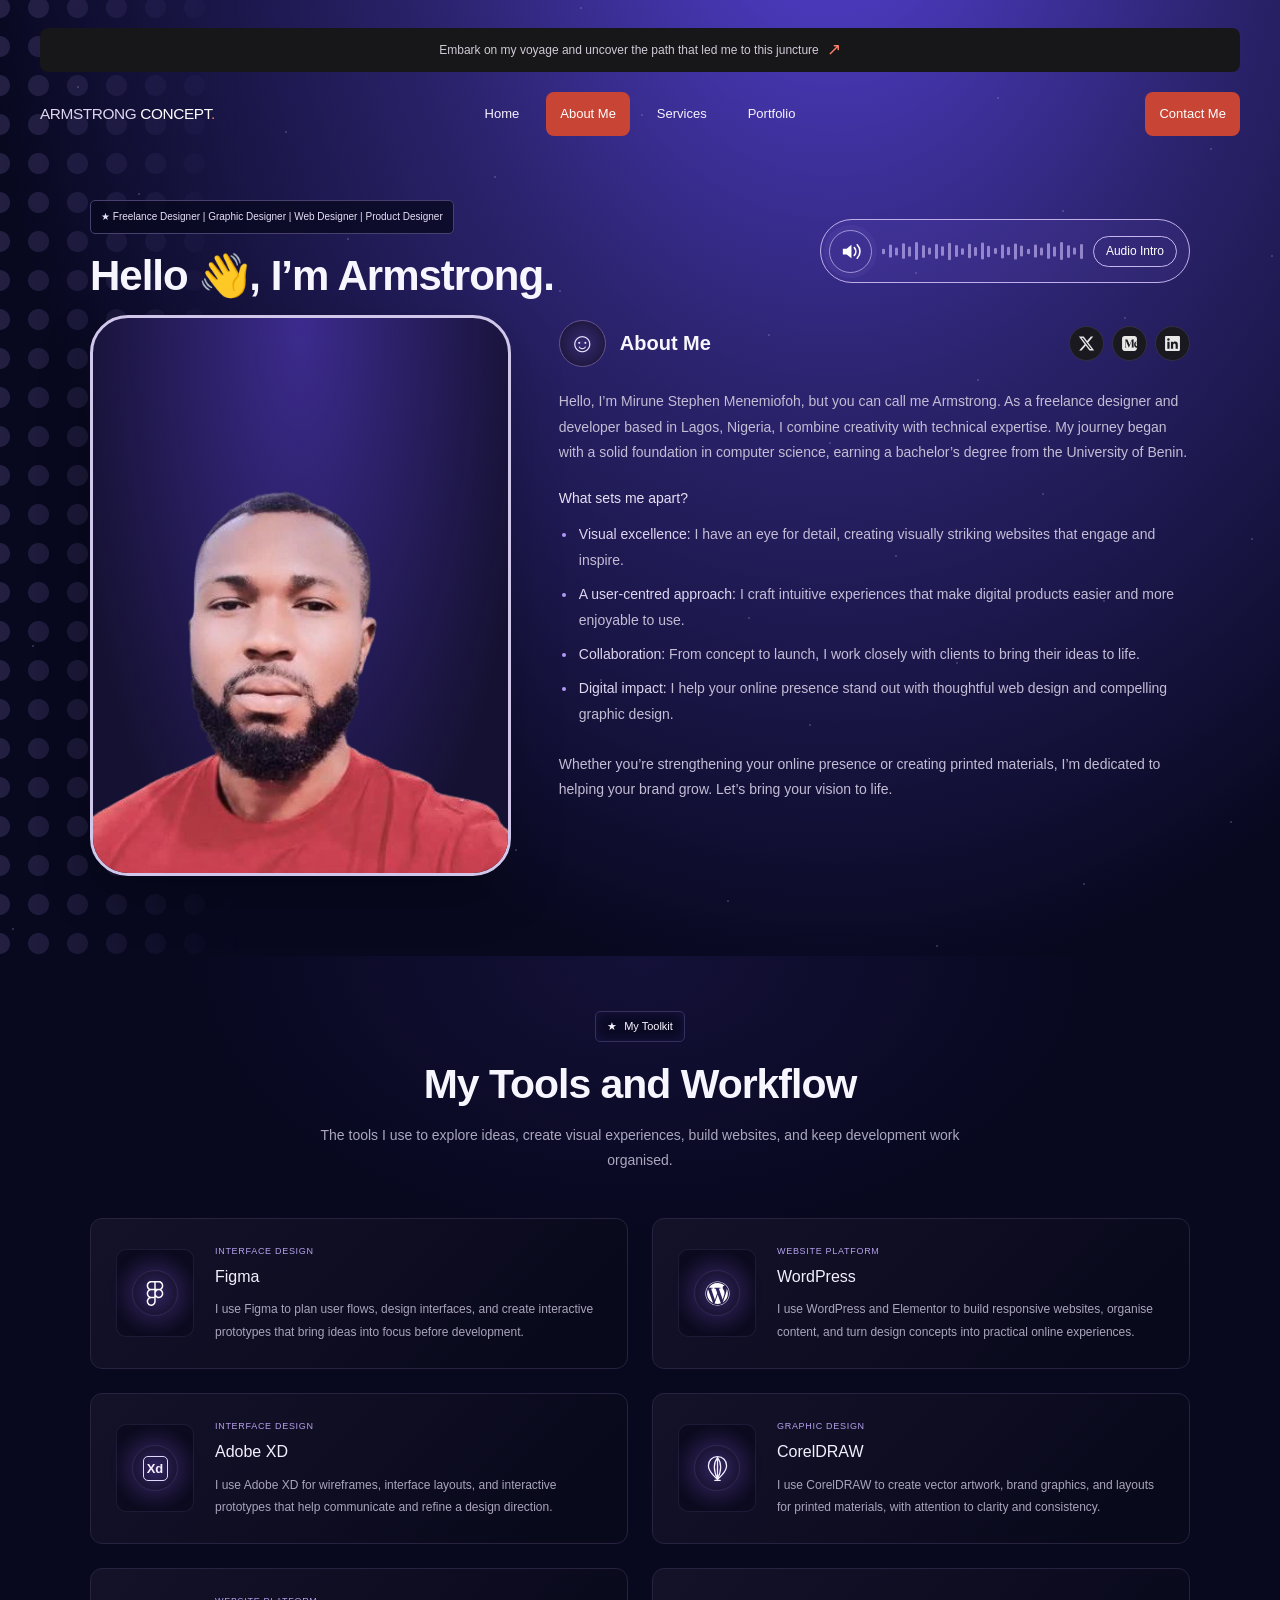
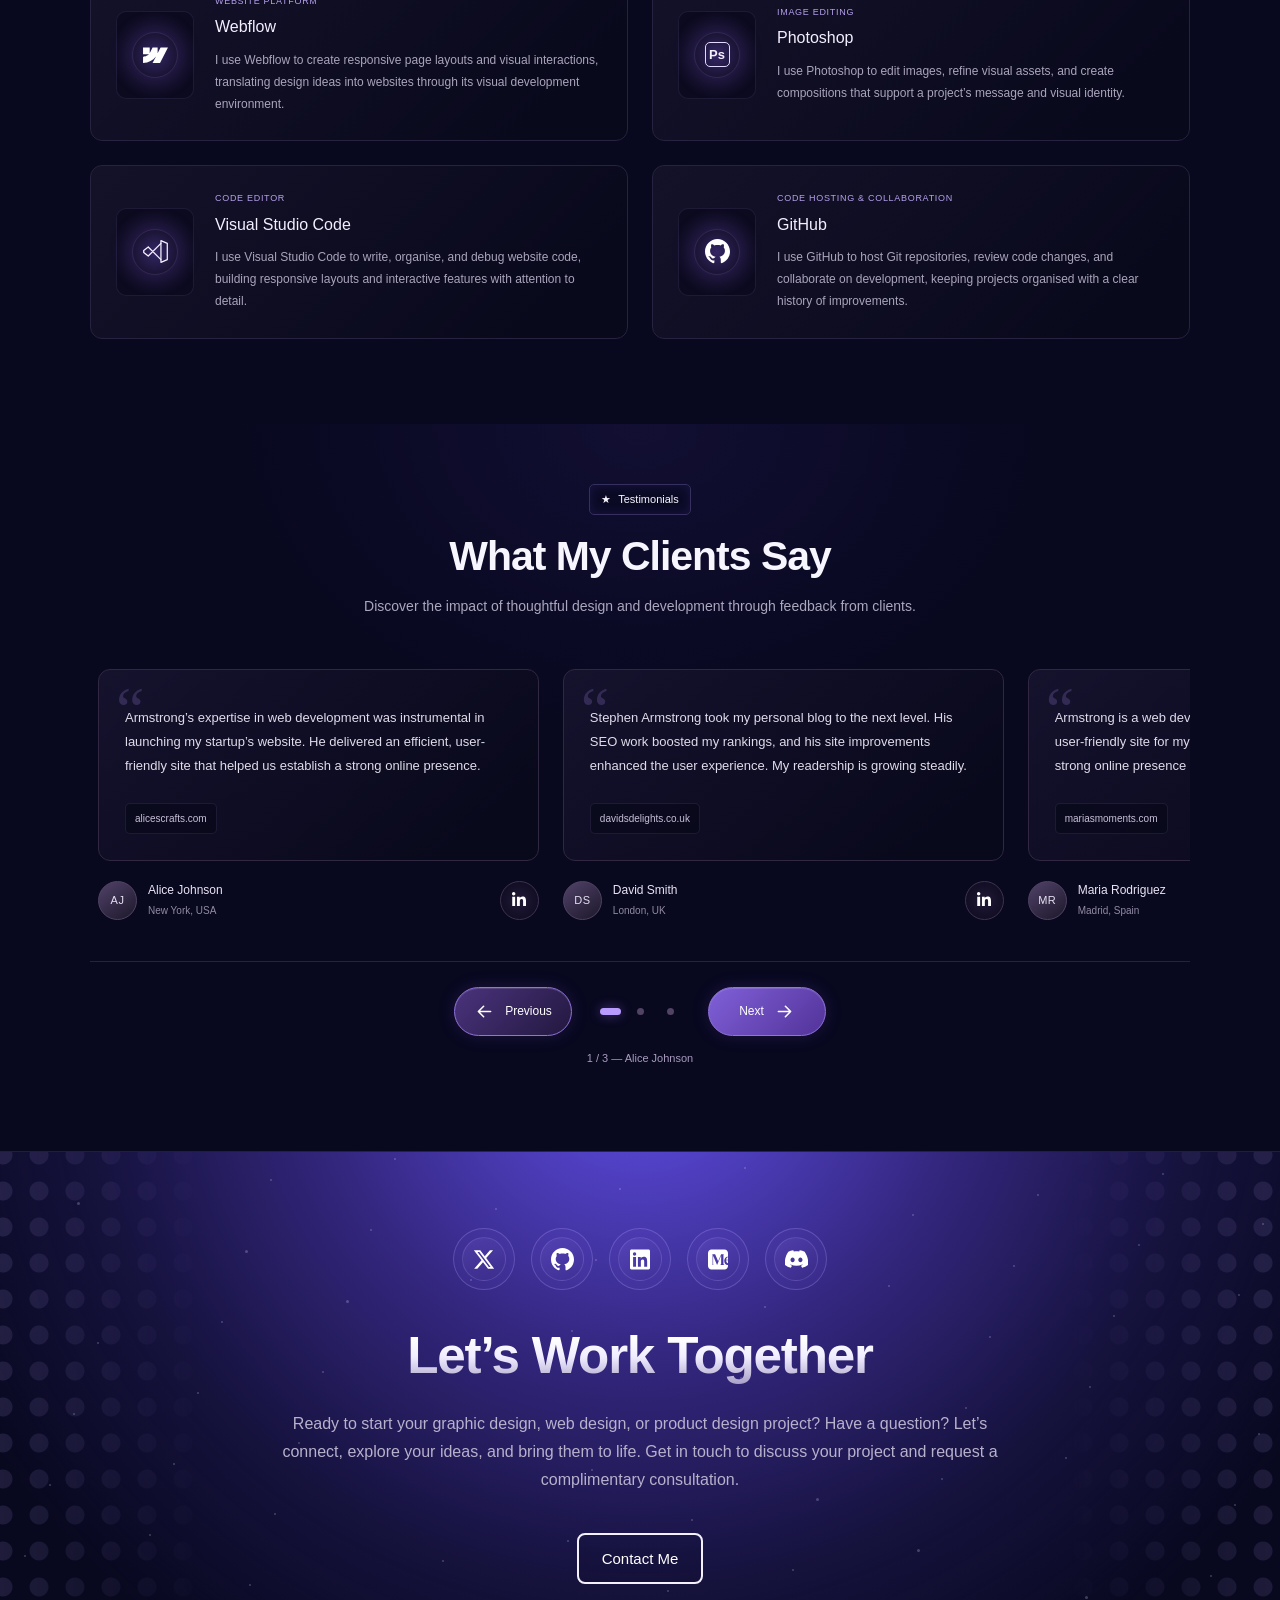
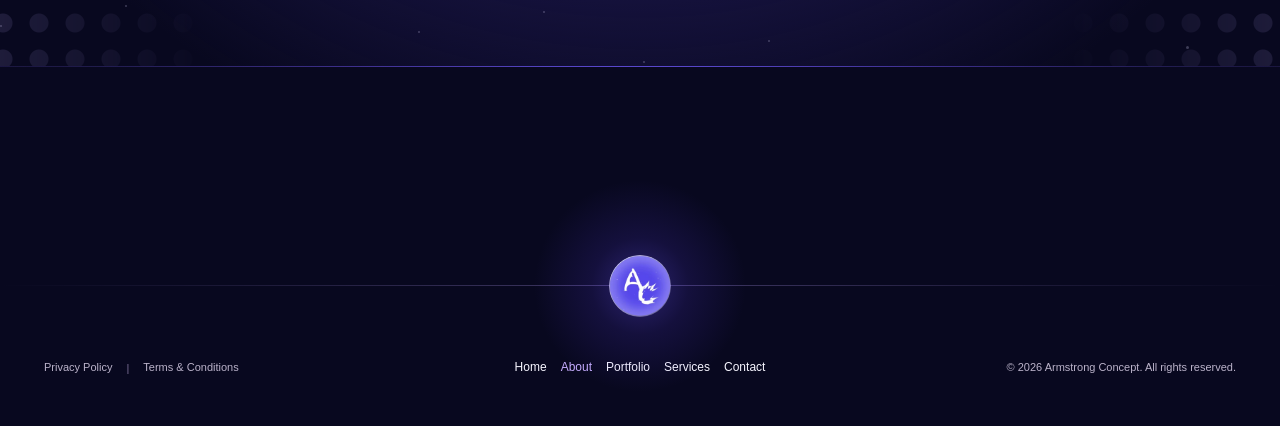
==== about.html @ 854765e3 "Add files via upload Add Armstrong portfolio website" ====
<!doctype html>
<html lang="en">
<head>
  <meta charset="utf-8">
  <meta name="viewport" content="width=device-width, initial-scale=1">
  <meta name="description" content="Meet Armstrong and explore his design and development experience.">
  <title>About | Armstrong Concept</title>
  <style>body { margin: 0; background: #08081f; }</style>
</head>
<body>
<main>
<section id="armstrong-about" aria-labelledby="aa-title">
  <header id="armstrong-site-header">
    <a class="arm-announcement" href="./about.html">
      <span>Embark on my voyage and uncover the path that led me to this juncture</span>
      <span class="arm-announcement-arrow" aria-hidden="true">↗</span>
    </a>

    <div class="arm-header-row">
      <a class="arm-brand" href="./index.html" aria-label="Armstrong Concept home">
        <strong>ARMSTRONG</strong> CONCEPT<span class="arm-brand-dot">.</span>
      </a>

      <button class="arm-menu-toggle" type="button"
              aria-controls="arm-primary-nav" aria-expanded="false" hidden>
        <svg viewBox="0 0 24 24" width="20" height="20" aria-hidden="true">
          <path d="M4 6h16M4 12h16M4 18h16" fill="none"
                stroke="currentColor" stroke-width="1.7" stroke-linecap="round"/>
        </svg>
        <span>Menu</span>
      </button>

      <nav id="arm-primary-nav" class="arm-nav" aria-label="Main navigation">
        <div class="arm-nav-links">
          <a href="./index.html">Home</a>
          <a href="./about.html" aria-current="page">About Me</a>
          <a href="./service.html">Services</a>
          <a href="./portfolio.html">Portfolio</a>
        </div>
        <a class="arm-contact" href="./contact.html">Contact Me</a>
      </nav>
    </div>
  </header>

  <div class="aa-dots" aria-hidden="true"></div>
  <div class="aa-stars" aria-hidden="true"></div>
  <div class="aa-glow" aria-hidden="true"></div>

  <div class="aa-container">
    <div class="aa-top">
      <div>
        <span class="aa-label">
          ★ Freelance Designer | Graphic Designer | Web Designer | Product Designer
        </span>
        <h1 id="aa-title">Hello <span class="aa-wave">👋</span>, I’m Armstrong.</h1>
      </div>

      <div class="aa-audio-area">
        <button class="aa-audio-button" type="button"
                aria-pressed="false" aria-label="Play my audio introduction">
          <span class="aa-speaker" aria-hidden="true">
            <svg viewBox="0 0 24 24">
              <path d="M4 9v6h4l5 4V5L8 9H4Z" fill="currentColor"/>
              <path d="M16 8a6 6 0 0 1 0 8M19 5a10 10 0 0 1 0 14"
                    fill="none" stroke="currentColor"
                    stroke-width="1.7" stroke-linecap="round"/>
            </svg>
          </span>
          <span class="aa-waveform" aria-hidden="true"></span>
          <span class="aa-audio-label">Audio Intro</span>
        </button>
        <span class="aa-status" role="status" aria-live="polite"></span>
      </div>
    </div>

    <div class="aa-layout">
      <div class="aa-photo-area">
        <div class="aa-photo">
          <img src="[data-uri]"
               alt="Portrait of Armstrong wearing a red shirt"
               decoding="async" fetchpriority="high">
        </div>
      </div>

      <div class="aa-biography">
        <div class="aa-bio-top">
          <div class="aa-heading">
            <span class="aa-face" aria-hidden="true">☺</span>
            <h2>About Me</h2>
          </div>

          <div class="aa-socials" aria-label="Social profiles">
            <a data-profile="x" aria-label="X">
              <img src="[data-uri]"
                   alt="" width="17" height="17">
            </a>
            <a data-profile="medium" aria-label="Medium">
              <img src="[data-uri]"
                   alt="" width="17" height="17">
            </a>
            <a data-profile="linkedin" aria-label="LinkedIn">
              <img src="[data-uri]"
                   alt="" width="17" height="17">
            </a>
          </div>
        </div>

        <div class="aa-read-text">
          <p>
            Hello, I’m Mirune Stephen Menemiofoh, but you can call me
            Armstrong. As a freelance designer and developer based in
            Lagos, Nigeria, I combine creativity with technical
            expertise. My journey began with a solid foundation in
            computer science, earning a bachelor’s degree from the
            University of Benin.
          </p>

          <h3>What sets me apart?</h3>

          <ul>
            <li>
              <strong>Visual excellence:</strong>
              I have an eye for detail, creating visually striking
              websites that engage and inspire.
            </li>
            <li>
              <strong>A user-centred approach:</strong>
              I craft intuitive experiences that make digital
              products easier and more enjoyable to use.
            </li>
            <li>
              <strong>Collaboration:</strong>
              From concept to launch, I work closely with clients
              to bring their ideas to life.
            </li>
            <li>
              <strong>Digital impact:</strong>
              I help your online presence stand out with thoughtful
              web design and compelling graphic design.
            </li>
          </ul>

          <p class="aa-closing">
            Whether you’re strengthening your online presence or
            creating printed materials, I’m dedicated to helping
            your brand grow. Let’s bring your vision to life.
          </p>
        </div>
      </div>
    </div>
  </div>
</section>

<style>
  #armstrong-about {
    --mx: 50%;
    --my: 30%;
    --drift: 0px;
    position: relative;
    isolation: isolate;
    overflow: hidden;
    padding: 0 24px 80px;
    background: radial-gradient(ellipse at 65% -15%, #5441d5 0%,
                #2b236d 35%, transparent 73%), #08081f;
    color: #f7f6ff;
    font-family: Arial, Helvetica, sans-serif;
  }

  #armstrong-about,
  #armstrong-about * { box-sizing: border-box; }

  #armstrong-site-header {
    position: relative;
    z-index: 5;
    width: min(100%, 1200px);
    margin: 0 auto clamp(36px, 5vw, 80px);
    padding-top: clamp(16px, 2.2vw, 32px);
    background: transparent;
  }

  #armstrong-site-header .arm-announcement {
    display: flex;
    align-items: center;
    justify-content: center;
    gap: 8px;
    min-height: 42px;
    padding: 9px 14px;
    border-radius: 8px;
    background: #171619;
    color: #d0cbd7;
    font-size: 12px;
    line-height: 1.5;
    text-align: center;
    text-decoration: none;
  }

  #armstrong-site-header .arm-announcement:hover { color: #fff; }

  #armstrong-site-header .arm-announcement-arrow,
  #armstrong-site-header .arm-brand-dot { color: #ff826c; }

  #armstrong-site-header .arm-announcement-arrow {
    flex: none;
    font-size: 17px;
  }

  #armstrong-site-header .arm-header-row {
    display: grid;
    grid-template-columns: minmax(0, 1fr) auto minmax(0, 1fr);
    align-items: center;
    gap: 14px;
    margin-top: clamp(12px, 1.6vw, 23px);
  }

  #armstrong-site-header .arm-brand {
    justify-self: start;
    color: #fff;
    font-size: clamp(13px, 1.2vw, 17px);
    line-height: 1.3;
    letter-spacing: -.025em;
    text-decoration: none;
    white-space: nowrap;
  }

  #armstrong-site-header .arm-nav { display: contents; }

  #armstrong-site-header .arm-nav-links {
    grid-column: 2;
    grid-row: 1;
    display: flex;
    justify-content: center;
    gap: clamp(4px, 1vw, 14px);
  }

  #armstrong-site-header .arm-nav a {
    display: inline-flex;
    align-items: center;
    justify-content: center;
    min-height: 44px;
    padding: 8px clamp(10px, 1.1vw, 17px);
    border-radius: 8px;
    color: #f7f3ff;
    font-size: 13px;
    line-height: 1.4;
    text-decoration: none;
    white-space: nowrap;
    transition: background .2s ease;
  }

  #armstrong-site-header .arm-nav a:hover {
    background: rgba(255, 255, 255, .13);
  }

  #armstrong-site-header .arm-nav a[aria-current="page"],
  #armstrong-site-header .arm-nav .arm-contact {
    background: #c84434;
    color: #fff;
  }

  #armstrong-site-header .arm-nav a[aria-current="page"]:hover,
  #armstrong-site-header .arm-nav .arm-contact:hover {
    background: #ae382b;
  }

  #armstrong-site-header .arm-nav .arm-contact {
    grid-column: 3;
    grid-row: 1;
    justify-self: end;
  }

  #armstrong-site-header .arm-menu-toggle {
    display: none;
    align-items: center;
    justify-content: center;
    gap: 7px;
    min-height: 44px;
    padding: 8px 11px;
    border: 1px solid rgba(232, 218, 255, .4);
    border-radius: 8px;
    background: rgba(24, 17, 61, .65);
    color: #fff;
    font: inherit;
    font-size: 13px;
    cursor: pointer;
  }

  #armstrong-about .aa-container {
    position: relative;
    z-index: 2;
    width: min(1100px, 100%);
    margin-inline: auto;
  }

  #armstrong-about .aa-dots {
    position: absolute;
    inset: -12px auto -12px -20px;
    width: 260px;
    background-image: radial-gradient(circle,
      rgba(170, 151, 239, .18) 0 10px, transparent 11px);
    background-size: 39px 39px;
    -webkit-mask-image: linear-gradient(to right, #000, transparent);
    mask-image: linear-gradient(to right, #000, transparent);
    transform: translateX(var(--drift));
    transition: transform .5s ease;
    pointer-events: none;
  }

  #armstrong-about .aa-stars,
  #armstrong-about .aa-glow {
    position: absolute;
    inset: 0;
    pointer-events: none;
  }

  #armstrong-about .aa-star {
    position: absolute;
    width: 2px;
    height: 2px;
    border-radius: 50%;
    background: #dfd5ff;
    opacity: .25;
    animation: aa-twinkle var(--duration) ease-in-out var(--delay) infinite alternate;
  }

  #armstrong-about .aa-glow {
    opacity: 0;
    background: radial-gradient(380px circle at var(--mx) var(--my),
      rgba(156, 120, 255, .17), transparent 72%);
    transition: opacity .4s ease;
  }

  #armstrong-about.aa-active .aa-glow { opacity: 1; }

  #armstrong-about .aa-top {
    display: grid;
    grid-template-columns: minmax(0, 1.25fr) minmax(0, .9fr);
    align-items: center;
    gap: 32px;
    margin-bottom: 12px;
  }

  #armstrong-about .aa-label {
    display: inline-block;
    padding: 8px 10px;
    border: 1px solid #48406e;
    border-radius: 5px;
    background: rgba(8, 8, 31, .78);
    color: #e7e1f7;
    font-size: 10px;
    line-height: 1.6;
  }

  #armstrong-about h1 {
    margin: 16px 0 0;
    color: #f7f6ff;
    font-size: clamp(28px, 3.3vw, 42px);
    font-weight: 600;
    line-height: 1.25;
    letter-spacing: -1px;
  }

  #armstrong-about .aa-wave {
    display: inline-block;
    transform-origin: 75% 75%;
    animation: aa-wave 5s ease-in-out infinite;
  }

  #armstrong-about .aa-audio-area {
    width: min(370px, 100%);
    justify-self: end;
  }

  #armstrong-about .aa-audio-button {
    display: flex;
    align-items: center;
    gap: 10px;
    width: 100%;
    min-height: 64px;
    margin: 0;
    padding: 8px 12px 8px 8px;
    border: 1px solid #c0afea;
    border-radius: 40px;
    background: rgba(130, 102, 221, .1);
    color: #fff;
    font-family: inherit;
    cursor: pointer;
    transition: background .3s ease, box-shadow .3s ease;
  }

  #armstrong-about .aa-audio-button:hover,
  #armstrong-about .aa-audio-button[aria-pressed="true"] {
    background: rgba(150, 117, 255, .2);
    box-shadow: 0 0 25px rgba(157, 120, 255, .23);
  }

  #armstrong-about .aa-audio-button:disabled {
    cursor: default;
    opacity: .6;
  }

  #armstrong-about .aa-speaker {
    display: grid;
    place-items: center;
    flex: 0 0 43px;
    width: 43px;
    height: 43px;
    border: 1px solid rgba(223, 210, 255, .6);
    border-radius: 50%;
    box-shadow: 0 0 0 5px rgba(195, 172, 255, .05);
  }

  #armstrong-about .aa-speaker svg { width: 23px; height: 23px; }

  #armstrong-about .aa-waveform {
    display: flex;
    align-items: center;
    justify-content: space-between;
    flex: 1;
    gap: 2px;
    height: 30px;
    min-width: 35px;
  }

  #armstrong-about .aa-bar {
    display: block;
    flex: 1;
    max-width: 3px;
    height: var(--height);
    border-radius: 3px;
    background: #c6b6f3;
    opacity: .65;
    transform: scaleY(.6);
  }

  #armstrong-about.aa-playing .aa-bar {
    animation: aa-audio-wave var(--speed) ease-in-out var(--delay) infinite alternate;
  }

  #armstrong-about .aa-audio-label {
    flex: 0 0 auto;
    padding: 7px 12px;
    border: 1px solid #c6b6ee;
    border-radius: 24px;
    font-size: 12px;
    line-height: 1.3;
    white-space: nowrap;
  }

  #armstrong-about .aa-status {
    display: block;
    margin-top: 7px;
    color: #d3c8e8;
    font-size: 11px;
    line-height: 1.5;
  }

  #armstrong-about .aa-status:empty { display: none; }

  #armstrong-about .aa-layout {
    display: grid;
    grid-template-columns: minmax(0, .8fr) minmax(0, 1.2fr);
    align-items: start;
    gap: 48px;
  }

  #armstrong-about .aa-photo-area { perspective: 1000px; }

  #armstrong-about .aa-photo {
    position: relative;
    width: 100%;
    aspect-ratio: 3 / 4;
    overflow: hidden;
    border: 3px solid #d0c7ea;
    border-radius: 38px;
    background: radial-gradient(ellipse at top, #3c2b8e, transparent 80%), #151132;
    box-shadow: 0 20px 55px rgba(0, 0, 0, .2);
    transform: rotateX(var(--rx, 0deg)) rotateY(var(--ry, 0deg));
    transition: transform .35s ease, border-color .3s ease, box-shadow .3s ease;
  }

  #armstrong-about .aa-photo:hover {
    border-color: #f4edff;
    box-shadow: 0 20px 55px rgba(0, 0, 0, .25), 0 0 35px rgba(150, 111, 255, .24);
  }

  #armstrong-about .aa-photo img {
    display: block;
    width: 100%;
    height: 100%;
    object-fit: cover;
    object-position: center top;
  }

  #armstrong-about .aa-photo::after {
    content: "";
    position: absolute;
    inset: 0;
    opacity: 0;
    background: radial-gradient(circle at var(--shine-x, 50%) var(--shine-y, 30%),
      rgba(255, 255, 255, .13), transparent 60%);
    transition: opacity .3s ease;
    pointer-events: none;
  }

  #armstrong-about .aa-photo:hover::after { opacity: 1; }

  #armstrong-about .aa-bio-top {
    display: flex;
    align-items: center;
    justify-content: space-between;
    flex-wrap: wrap;
    gap: 16px;
    margin: 5px 0 22px;
  }

  #armstrong-about .aa-heading {
    display: flex;
    align-items: center;
    gap: 14px;
  }

  #armstrong-about .aa-face {
    display: grid;
    place-items: center;
    width: 47px;
    height: 47px;
    border: 1px solid #65538e;
    border-radius: 50%;
    background: radial-gradient(circle, #53409355, #17122c);
    color: #ede6ff;
    font-size: 27px;
    animation: aa-breathe 4s ease-in-out infinite;
  }

  #armstrong-about h2 {
    margin: 0;
    color: #f7f6ff;
    font-size: 20px;
    font-weight: 600;
    line-height: 1.3;
  }

  #armstrong-about .aa-socials { display: flex; gap: 8px; }

  #armstrong-about .aa-socials a {
    display: grid;
    place-items: center;
    width: 35px;
    height: 35px;
    border: 1px solid #343044;
    border-radius: 50%;
    background: #19191f;
    transition: transform .25s ease, box-shadow .25s ease;
  }

  #armstrong-about .aa-socials a[href] { cursor: pointer; }

  #armstrong-about .aa-socials img {
    display: block;
    width: 17px;
    height: 17px;
    filter: brightness(0) invert(1);
    opacity: .9;
  }

  #armstrong-about .aa-socials a:hover {
    transform: translateY(-4px);
    box-shadow: 0 0 18px rgba(157, 120, 255, .35);
  }

  #armstrong-about .aa-read-text p,
  #armstrong-about .aa-read-text li {
    color: #c3bdd5;
    font-size: 14px;
    line-height: 1.85;
  }

  #armstrong-about .aa-read-text p { margin: 0 0 20px; }

  #armstrong-about h3 {
    margin: 24px 0 16px;
    color: #e8e0f5;
    font-size: 14px;
    font-weight: 500;
  }

  #armstrong-about ul { margin: 0; padding-left: 18px; }
  #armstrong-about li { margin-bottom: 8px; padding-left: 2px; }
  #armstrong-about li::marker { color: #b19af7; }
  #armstrong-about strong { color: #ded6ef; font-weight: 500; }
  #armstrong-about .aa-read-text .aa-closing { margin: 24px 0 0; }

  #armstrong-about :is(a, button):focus-visible {
    outline: 2px solid #eee5ff;
    outline-offset: 5px;
  }

  #armstrong-about.aa-enter .aa-top { animation: aa-reveal .7s ease both; }
  #armstrong-about.aa-enter .aa-photo-area { animation: aa-reveal .8s ease .1s both; }
  #armstrong-about.aa-enter .aa-biography { animation: aa-reveal .8s ease .2s both; }

  #armstrong-about.aa-paused :is(.aa-star, .aa-wave, .aa-face) {
    animation-play-state: paused;
  }

  @keyframes aa-reveal {
    from { opacity: 0; translate: 0 20px; }
    to { opacity: 1; translate: 0 0; }
  }

  @keyframes aa-twinkle {
    from { opacity: .12; }
    to { opacity: .6; }
  }

  @keyframes aa-breathe {
    0%, 100% { box-shadow: 0 0 15px rgba(133, 95, 238, .12); }
    50% { box-shadow: 0 0 28px rgba(133, 95, 238, .3); }
  }

  @keyframes aa-wave {
    0%, 45%, 100% { transform: rotate(0); }
    8%, 24% { transform: rotate(15deg); }
    16%, 32% { transform: rotate(-8deg); }
  }

  @keyframes aa-audio-wave {
    from { transform: scaleY(.3); opacity: .45; }
    to { transform: scaleY(1); opacity: 1; }
  }

  @media (max-width: 900px) {
    #armstrong-about .aa-top {
      grid-template-columns: 1fr;
      gap: 22px;
      margin-bottom: 28px;
    }

    #armstrong-about .aa-audio-area { justify-self: start; }
    #armstrong-about .aa-layout { gap: 30px; }
  }

  @media (max-width: 767px) {
    #armstrong-site-header .arm-header-row {
      grid-template-columns: minmax(0, 1fr) auto;
    }

    #armstrong-site-header .arm-menu-toggle:not([hidden]) {
      display: inline-flex;
      grid-column: 2;
      grid-row: 1;
    }

    #armstrong-site-header .arm-nav {
      display: flex;
      grid-column: 1 / -1;
      flex-direction: column;
      gap: 6px;
      padding: 8px;
      border: 1px solid rgba(232, 218, 255, .24);
      border-radius: 10px;
      background: #18113d;
    }

    #armstrong-site-header .arm-nav-links {
      flex-direction: column;
      gap: 4px;
    }

    #armstrong-site-header .arm-menu-toggle:not([hidden])[aria-expanded="false"] + .arm-nav {
      display: none;
    }

    #armstrong-site-header .arm-nav-links a {
      justify-content: flex-start;
      padding-inline: 13px;
    }
  }

  @media (max-width: 640px) {
    #armstrong-about { padding-inline: 20px; padding-bottom: 65px; }
    #armstrong-about .aa-layout { grid-template-columns: 1fr; gap: 30px; }
    #armstrong-about .aa-photo-area { width: min(340px, 100%); margin: auto; }
    #armstrong-about .aa-photo { border-radius: 30px; }
    #armstrong-about .aa-label { font-size: 9px; }
    #armstrong-about .aa-read-text p,
    #armstrong-about .aa-read-text li { font-size: 13px; }
    #armstrong-about .aa-audio-button { gap: 8px; }
    #armstrong-about .aa-audio-label { padding: 7px 10px; }
  }

  @media (prefers-reduced-motion: reduce) {
    #armstrong-about *,
    #armstrong-about *::after {
      animation: none !important;
      transition: none !important;
    }

    #armstrong-about .aa-photo,
    #armstrong-about .aa-dots { transform: none; }
    #armstrong-about .aa-glow { display: none; }
  }
</style>

<script>
(() => {
  const widget = document.currentScript?.closest(".elementor-widget-html");
  const root = widget?.querySelector("#armstrong-about") ||
               document.getElementById("armstrong-about");

  if (!root || root.dataset.aaReady) return;
  root.dataset.aaReady = "true";

  const header = root.querySelector("#armstrong-site-header");
  const menuButton = header.querySelector(".arm-menu-toggle");
  const menuLabel = menuButton.querySelector("span");
  const desktop = matchMedia("(min-width: 768px)");

  function setMenuOpen(isOpen) {
    menuButton.setAttribute("aria-expanded", String(isOpen));
    menuLabel.textContent = isOpen ? "Close" : "Menu";
  }

  menuButton.addEventListener("click", () => {
    const isOpen = menuButton.getAttribute("aria-expanded") === "true";
    setMenuOpen(!isOpen);
  });

  header.addEventListener("keydown", event => {
    if (event.key === "Escape" && menuButton.getAttribute("aria-expanded") === "true") {
      setMenuOpen(false);
      menuButton.focus();
    }
  });

  desktop.addEventListener("change", event => {
    if (event.matches) setMenuOpen(false);
  });

  menuButton.hidden = false;

  // Add your full social profile URLs here.
  const profiles = {
    x: "",
    medium: "",
    linkedin: ""
  };

  // Optional exact browser voice name.
  const preferredVoiceName = "";

  root.querySelectorAll("[data-profile]").forEach(link => {
    const url = (profiles[link.dataset.profile] || "").trim();

    if (/^https?:\/\//i.test(url)) {
      link.href = url;
      link.target = "_blank";
      link.rel = "noopener noreferrer";
      link.setAttribute(
        "aria-label",
        `${link.getAttribute("aria-label")} profile, opens in a new tab`
      );
    } else {
      link.setAttribute("role", "img");
    }
  });

  const reduced = matchMedia("(prefers-reduced-motion: reduce)");
  const fine = matchMedia("(hover: hover) and (pointer: fine)");
  const photo = root.querySelector(".aa-photo");
  const button = root.querySelector(".aa-audio-button");
  const label = root.querySelector(".aa-audio-label");
  const status = root.querySelector(".aa-status");
  const waveform = root.querySelector(".aa-waveform");

  for (let i = 0; i < 31; i++) {
    const bar = document.createElement("span");
    bar.className = "aa-bar";
    bar.style.setProperty("--height", `${9 + i * 13 % 22}px`);
    bar.style.setProperty("--speed", `${.3 + i % 5 * .09}s`);
    bar.style.setProperty("--delay", `${-(i % 7) * .12}s`);
    waveform.appendChild(bar);
  }

  const fragment = document.createDocumentFragment();

  for (let i = 0; i < 48; i++) {
    const star = document.createElement("span");
    star.className = "aa-star";
    star.style.left = `${(i * 37.7 + 6) % 100}%`;
    star.style.top = `${(i * 21.3 + 9) % 100}%`;
    star.style.setProperty("--duration", `${3 + i % 5}s`);
    star.style.setProperty("--delay", `${-(i % 7)}s`);
    fragment.appendChild(star);
  }

  root.querySelector(".aa-stars").appendChild(fragment);

  const supported = "speechSynthesis" in window &&
                    "SpeechSynthesisUtterance" in window;
  let active = false;
  let run = 0;
  let currentSpeech = null;

  function setPlaying(value) {
    active = value;
    root.classList.toggle("aa-playing", value);
    button.setAttribute("aria-pressed", String(value));
    button.setAttribute(
      "aria-label",
      value ? "Stop my audio introduction" : "Play my audio introduction"
    );
    label.textContent = value ? "Stop Audio" : "Audio Intro";
  }

  function stopSpeech(message = "") {
    if (active) {
      run++;
      window.speechSynthesis.cancel();
    }

    currentSpeech = null;
    setPlaying(false);
    status.textContent = message;
  }

  if (!supported) {
    button.disabled = true;
    status.textContent = "Audio narration is unavailable in this browser.";
  } else {
    const synth = window.speechSynthesis;
    synth.getVoices();

    function chooseVoice() {
      const voices = synth.getVoices();
      const exact = voices.find(voice =>
        preferredVoiceName &&
        voice.name.toLowerCase() === preferredVoiceName.toLowerCase()
      );

      if (exact) return exact;

      const english = voices.filter(voice => /^en(?:[-_]|$)/i.test(voice.lang));
      const maleNames =
        /\b(david|mark|george|daniel|james|guy|ryan|thomas|oliver|arthur|christopher|eric|roger|steffan|brian|andrew|rishi|alex|fred|aaron|ralph|reed|rocko|evan)\b/i;
      const male = english.filter(voice => maleNames.test(voice.name));

      return male.find(voice => /^en[-_]NG$/i.test(voice.lang)) ||
             male.find(voice => /^en[-_]GB$/i.test(voice.lang)) ||
             male.find(voice => /^en[-_]US$/i.test(voice.lang)) ||
             male[0] ||
             english.find(voice => voice.default) ||
             english[0] ||
             null;
    }

    button.addEventListener("click", () => {
      if (active) {
        stopSpeech("Audio stopped.");
        return;
      }

      const paragraphs = root.querySelectorAll(
        ".aa-read-text p, .aa-read-text h3, .aa-read-text li"
      );
      const text = Array.from(paragraphs, element =>
        element.textContent.replace(/\s+/g, " ").trim()
      ).join("\n\n");

      const voice = chooseVoice();
      const thisRun = ++run;

      synth.cancel();
      currentSpeech = new SpeechSynthesisUtterance(text);
      currentSpeech.lang = voice?.lang || "en-GB";
      currentSpeech.rate = .95;
      currentSpeech.pitch = 1;
      currentSpeech.volume = 1;
      if (voice) currentSpeech.voice = voice;

      currentSpeech.onstart = () => {
        if (thisRun !== run) return;
        setPlaying(true);
        status.textContent = "Playing your introduction.";
      };

      currentSpeech.onend = () => {
        if (thisRun !== run) return;
        currentSpeech = null;
        setPlaying(false);
        status.textContent = "Introduction finished.";
      };

      currentSpeech.onerror = event => {
        if (thisRun !== run) return;
        currentSpeech = null;
        setPlaying(false);
        status.textContent =
          ["canceled", "interrupted"].includes(event.error)
            ? "Audio stopped."
            : "Audio could not start. Please try again or use another browser.";
      };

      setPlaying(true);
      status.textContent = "Starting audio.";
      synth.speak(currentSpeech);
    });

    window.addEventListener("pagehide", () => {
      if (active) stopSpeech();
    });
  }

  let frame = 0;
  let x = 0;
  let y = 0;

  function resetPointer() {
    if (frame) cancelAnimationFrame(frame);
    frame = 0;
    root.classList.remove("aa-active");
    root.style.setProperty("--drift", "0px");
    photo.style.setProperty("--rx", "0deg");
    photo.style.setProperty("--ry", "0deg");
  }

  root.addEventListener("pointermove", event => {
    if (reduced.matches || !fine.matches || event.pointerType === "touch") return;

    x = event.clientX;
    y = event.clientY;

    if (frame) return;

    frame = requestAnimationFrame(() => {
      frame = 0;
      const bounds = root.getBoundingClientRect();
      const pointerX = x - bounds.left;
      const pointerY = y - bounds.top;

      root.style.setProperty("--mx", `${pointerX}px`);
      root.style.setProperty("--my", `${pointerY}px`);
      root.style.setProperty("--drift", `${(pointerX / bounds.width - .5) * -12}px`);
      root.classList.add("aa-active");

      const rect = photo.getBoundingClientRect();
      const nx = (x - rect.left) / rect.width;
      const ny = (y - rect.top) / rect.height;
      const inside = nx >= 0 && nx <= 1 && ny >= 0 && ny <= 1;

      photo.style.setProperty("--rx", `${inside ? -(ny - .5) * 7 : 0}deg`);
      photo.style.setProperty("--ry", `${inside ? (nx - .5) * 7 : 0}deg`);
      photo.style.setProperty("--shine-x", `${nx * 100}%`);
      photo.style.setProperty("--shine-y", `${ny * 100}%`);
    });
  }, { passive: true });

  root.addEventListener("pointerleave", resetPointer);
  root.addEventListener("pointercancel", resetPointer);
  window.addEventListener("blur", resetPointer);
  reduced.addEventListener("change", resetPointer);
  fine.addEventListener("change", resetPointer);

  if ("IntersectionObserver" in window) {
    let entered = false;

    const observer = new IntersectionObserver(entries => {
      entries.forEach(entry => {
        root.classList.toggle("aa-paused", !entry.isIntersecting);

        if (!entry.isIntersecting) resetPointer();

        if (entry.isIntersecting && !entered) {
          if (!reduced.matches) root.classList.add("aa-enter");
          entered = true;
        }
      });
    }, { threshold: .1 });

    observer.observe(root);
  }
})();
</script>

<!-- ABOUT ME — BLOCK 2: MY TOOLS AND WORKFLOW -->
<section id="armstrong-stack" aria-labelledby="ast-title">
  <div class="ast-container">

    <header class="ast-heading">
      <span class="ast-label">
        <span aria-hidden="true">★</span> My Toolkit
      </span>

      <h2 id="ast-title">My Tools and Workflow</h2>

      <p>
        The tools I use to explore ideas, create visual experiences,
        build websites, and keep development work organised.
      </p>
    </header>

    <div class="ast-grid">

      <article class="ast-card">
        <div class="ast-icon">
          <img
            src="[data-uri]"
            alt="" width="25" height="25">
        </div>
        <div class="ast-content">
          <span class="ast-category">Interface Design</span>
          <h3>Figma</h3>
          <p>
            I use Figma to plan user flows, design interfaces, and
            create interactive prototypes that bring ideas into focus
            before development.
          </p>
        </div>
      </article>

      <article class="ast-card">
        <div class="ast-icon">
          <img
            src="[data-uri]"
            alt="" width="25" height="25">
        </div>
        <div class="ast-content">
          <span class="ast-category">Website Platform</span>
          <h3>WordPress</h3>
          <p>
            I use WordPress and Elementor to build responsive websites,
            organise content, and turn design concepts into practical
            online experiences.
          </p>
        </div>
      </article>

      <article class="ast-card">
        <div class="ast-icon">
          <span class="ast-lettermark" aria-hidden="true">Xd</span>
        </div>
        <div class="ast-content">
          <span class="ast-category">Interface Design</span>
          <h3>Adobe XD</h3>
          <p>
            I use Adobe XD for wireframes, interface layouts, and
            interactive prototypes that help communicate and refine
            a design direction.
          </p>
        </div>
      </article>

      <article class="ast-card">
        <div class="ast-icon">
          <svg viewBox="0 0 32 32" fill="none" aria-hidden="true">
            <path d="M16 3c-6 0-10 4-10 10 0 7 10 15 10 15s10-8 10-15C26 7 22 3 16 3Z"/>
            <path d="M16 4c-4 5-5 13 0 24M16 4c4 5 5 13 0 24M16 4v24M13 29h6"/>
          </svg>
        </div>
        <div class="ast-content">
          <span class="ast-category">Graphic Design</span>
          <h3>CorelDRAW</h3>
          <p>
            I use CorelDRAW to create vector artwork, brand graphics,
            and layouts for printed materials, with attention to
            clarity and consistency.
          </p>
        </div>
      </article>

      <article class="ast-card">
        <div class="ast-icon">
          <img
            src="[data-uri]"
            alt="" width="25" height="25">
        </div>
        <div class="ast-content">
          <span class="ast-category">Website Platform</span>
          <h3>Webflow</h3>
          <p>
            I use Webflow to create responsive page layouts and
            visual interactions, translating design ideas into
            websites through its visual development environment.
          </p>
        </div>
      </article>

      <article class="ast-card">
        <div class="ast-icon">
          <span class="ast-lettermark" aria-hidden="true">Ps</span>
        </div>
        <div class="ast-content">
          <span class="ast-category">Image Editing</span>
          <h3>Photoshop</h3>
          <p>
            I use Photoshop to edit images, refine visual assets,
            and create compositions that support a project’s
            message and visual identity.
          </p>
        </div>
      </article>

      <article class="ast-card">
        <div class="ast-icon">
          <svg viewBox="0 0 32 32" fill="none" aria-hidden="true">
            <path d="m22 4 7 3v18l-7 3V4Z"/>
            <path d="M22 7 8 21l-5-4v-2l5-4 14 14M8 11l14 14M8 21 22 7"/>
          </svg>
        </div>
        <div class="ast-content">
          <span class="ast-category">Code Editor</span>
          <h3>Visual Studio Code</h3>
          <p>
            I use Visual Studio Code to write, organise, and debug
            website code, building responsive layouts and interactive
            features with attention to detail.
          </p>
        </div>
      </article>

      <article class="ast-card">
        <div class="ast-icon">
          <img
            src="[data-uri]"
            alt="" width="25" height="25">
        </div>
        <div class="ast-content">
          <span class="ast-category">Code Hosting &amp; Collaboration</span>
          <h3>GitHub</h3>
          <p>
            I use GitHub to host Git repositories, review code changes,
            and collaborate on development, keeping projects organised
            with a clear history of improvements.
          </p>
        </div>
      </article>

    </div>
  </div>
</section>

<style>
  #armstrong-stack {
    position: relative;
    isolation: isolate;
    overflow: hidden;
    padding: 55px 24px 85px;
    background: #08081f;
    color: #f7f6ff;
    font-family: Arial, Helvetica, sans-serif;
  }

  #armstrong-stack,
  #armstrong-stack * {
    box-sizing: border-box;
  }

  #armstrong-stack::before {
    content: "";
    position: absolute;
    z-index: -1;
    top: 0;
    left: 50%;
    width: min(900px, 100%);
    height: 280px;
    transform: translateX(-50%);
    background: radial-gradient(
      ellipse at top,
      rgba(108, 79, 237, .12),
      transparent 72%
    );
    pointer-events: none;
  }

  #armstrong-stack .ast-container {
    width: min(1100px, 100%);
    margin-inline: auto;
  }

  #armstrong-stack .ast-heading {
    max-width: 850px;
    margin: 0 auto 44px;
    text-align: center;
  }

  #armstrong-stack .ast-label {
    display: inline-flex;
    align-items: center;
    gap: 7px;
    padding: 7px 11px;
    border: 1px solid #35305d;
    border-radius: 5px;
    background: #0b0a24;
    box-shadow: inset 0 0 12px rgba(105, 79, 255, .15);
    color: #f7f6ff;
    font-size: 11px;
    line-height: 1.4;
  }

  #armstrong-stack h2 {
    margin: 17px 0 13px;
    color: #f7f6ff;
    font-size: clamp(28px, 3.2vw, 42px);
    font-weight: 600;
    line-height: 1.25;
    letter-spacing: -1px;
  }

  #armstrong-stack .ast-heading p {
    max-width: 660px;
    margin: 0 auto;
    color: #aaa7be;
    font-size: 14px;
    line-height: 1.8;
  }

  #armstrong-stack .ast-grid {
    display: grid;
    grid-template-columns: repeat(2, minmax(0, 1fr));
    gap: 24px;
  }

  #armstrong-stack .ast-card {
    --ast-x: 50%;
    --ast-y: 50%;
    position: relative;
    isolation: isolate;
    display: flex;
    align-items: center;
    gap: 21px;
    min-width: 0;
    padding: 25px;
    overflow: hidden;
    border: 1px solid #27223f;
    border-radius: 12px;
    background: linear-gradient(135deg, #141229, #09091c 85%);
    transition:
      transform .3s ease,
      border-color .3s ease,
      box-shadow .3s ease;
  }

  #armstrong-stack .ast-card::before {
    content: "";
    position: absolute;
    z-index: -1;
    inset: 0;
    opacity: 0;
    background: radial-gradient(
      300px circle at var(--ast-x) var(--ast-y),
      rgba(134, 98, 255, .18),
      transparent 72%
    );
    transition: opacity .3s ease;
    pointer-events: none;
  }

  #armstrong-stack .ast-card:hover {
    border-color: #64518e;
    box-shadow:
      0 12px 30px rgba(0, 0, 0, .2),
      0 0 22px rgba(117, 79, 239, .09);
  }

  #armstrong-stack .ast-card:hover::before {
    opacity: 1;
  }

  #armstrong-stack .ast-icon {
    position: relative;
    display: grid;
    place-items: center;
    flex: 0 0 78px;
    width: 78px;
    height: 88px;
    border: 1px solid rgba(161, 138, 229, .12);
    border-radius: 10px;
    background: radial-gradient(
      circle at center,
      #342665 0%,
      #17122e 43%,
      #0b0a1e 78%
    );
  }

  #armstrong-stack .ast-icon::before {
    content: "";
    position: absolute;
    width: 44px;
    height: 44px;
    border: 1px solid rgba(190, 163, 255, .15);
    border-radius: 50%;
    box-shadow: 0 0 24px rgba(136, 88, 255, .22);
    animation: ast-breathe 4s ease-in-out infinite;
    animation-delay: var(--ast-delay, 0s);
  }

  #armstrong-stack .ast-icon img {
    position: relative;
    display: block;
    width: 25px;
    height: 25px;
    object-fit: contain;
    filter: brightness(0) invert(1);
    transition: transform .3s ease;
  }

  #armstrong-stack .ast-icon svg {
    position: relative;
    width: 29px;
    height: 29px;
    stroke: #f4eeff;
    stroke-width: 1.4;
    stroke-linecap: round;
    stroke-linejoin: round;
    transition: transform .3s ease;
  }

  #armstrong-stack .ast-lettermark {
    position: relative;
    display: grid;
    place-items: center;
    width: 25px;
    height: 25px;
    border: 1px solid #e3d8ff;
    border-radius: 5px;
    color: #f7f1ff;
    font-size: 13px;
    font-weight: 700;
    transition: transform .3s ease;
  }

  #armstrong-stack .ast-card:hover .ast-icon img,
  #armstrong-stack .ast-card:hover .ast-icon svg,
  #armstrong-stack .ast-card:hover .ast-lettermark {
    transform: scale(1.12) translateY(-2px);
  }

  #armstrong-stack .ast-content {
    flex: 1;
    min-width: 0;
  }

  #armstrong-stack .ast-category {
    display: block;
    margin-bottom: 8px;
    color: #b6a1ed;
    font-size: 9px;
    line-height: 1.6;
    letter-spacing: .7px;
    text-transform: uppercase;
  }

  #armstrong-stack h3 {
    margin: 0 0 10px;
    color: #f4efff;
    font-size: 16px;
    font-weight: 500;
    line-height: 1.4;
  }

  #armstrong-stack .ast-content p {
    margin: 0;
    color: #aaa4bc;
    font-size: 12px;
    line-height: 1.85;
  }

  #armstrong-stack.ast-enter .ast-heading {
    animation: ast-reveal .7s ease both;
  }

  #armstrong-stack.ast-enter .ast-card {
    animation: ast-reveal .7s ease both;
    animation-delay: var(--ast-delay, 0s);
  }

  #armstrong-stack.ast-paused .ast-icon::before {
    animation-play-state: paused;
  }

  @keyframes ast-reveal {
    from {
      opacity: 0;
      translate: 0 20px;
    }
    to {
      opacity: 1;
      translate: 0 0;
    }
  }

  @keyframes ast-breathe {
    0%, 100% {
      box-shadow: 0 0 15px rgba(136, 88, 255, .15);
    }
    50% {
      box-shadow: 0 0 29px rgba(136, 88, 255, .35);
    }
  }

  @media (hover: hover) and (pointer: fine) {
    #armstrong-stack .ast-card:hover {
      transform: translateY(-4px);
    }
  }

  @media (max-width: 767px) {
    #armstrong-stack {
      padding: 50px 20px 65px;
    }

    #armstrong-stack .ast-grid {
      grid-template-columns: 1fr;
      gap: 16px;
    }

    #armstrong-stack .ast-heading {
      margin-bottom: 32px;
    }

    #armstrong-stack .ast-heading p {
      font-size: 13px;
    }

    #armstrong-stack .ast-card {
      align-items: flex-start;
      gap: 17px;
      padding: 22px 19px;
    }

    #armstrong-stack .ast-icon {
      flex-basis: 65px;
      width: 65px;
      height: 76px;
    }
  }

  @media (max-width: 359px) {
    #armstrong-stack .ast-card {
      gap: 13px;
      padding: 19px 15px;
    }

    #armstrong-stack .ast-icon {
      flex-basis: 51px;
      width: 51px;
      height: 66px;
    }

    #armstrong-stack .ast-category {
      font-size: 8px;
    }
  }

  @media (prefers-reduced-motion: reduce) {
    #armstrong-stack *,
    #armstrong-stack *::before {
      animation: none !important;
      transition: none !important;
    }

    #armstrong-stack .ast-card:hover,
    #armstrong-stack .ast-card:hover .ast-icon img,
    #armstrong-stack .ast-card:hover .ast-icon svg,
    #armstrong-stack .ast-card:hover .ast-lettermark {
      transform: none;
    }
  }
</style>

<script>
(() => {
  const widget = document.currentScript?.closest(".elementor-widget-html");

  const root =
    widget?.querySelector("#armstrong-stack") ||
    document.getElementById("armstrong-stack");

  if (!root || root.dataset.astReady) return;
  root.dataset.astReady = "true";

  const reduced = matchMedia("(prefers-reduced-motion: reduce)");
  const fine = matchMedia("(hover: hover) and (pointer: fine)");
  const cards = Array.from(root.querySelectorAll(".ast-card"));
  const resetHandlers = [];

  cards.forEach((card, index) => {
    card.style.setProperty("--ast-delay", `${index * .07}s`);

    let frame = 0;
    let pointerX = 0;
    let pointerY = 0;

    function reset() {
      if (frame) cancelAnimationFrame(frame);
      frame = 0;
      card.style.removeProperty("--ast-x");
      card.style.removeProperty("--ast-y");
    }

    resetHandlers.push(reset);

    card.addEventListener("pointermove", event => {
      if (
        reduced.matches ||
        !fine.matches ||
        event.pointerType === "touch"
      ) return;

      pointerX = event.clientX;
      pointerY = event.clientY;

      if (frame) return;

      frame = requestAnimationFrame(() => {
        frame = 0;

        const rect = card.getBoundingClientRect();

        card.style.setProperty(
          "--ast-x",
          `${pointerX - rect.left}px`
        );

        card.style.setProperty(
          "--ast-y",
          `${pointerY - rect.top}px`
        );
      });
    }, { passive: true });

    card.addEventListener("pointerleave", reset);
    card.addEventListener("pointercancel", reset);
  });

  function resetAll() {
    resetHandlers.forEach(reset => reset());
  }

  reduced.addEventListener("change", resetAll);
  fine.addEventListener("change", resetAll);
  window.addEventListener("blur", resetAll);

  if ("IntersectionObserver" in window) {
    let entered = false;

    const observer = new IntersectionObserver(entries => {
      entries.forEach(entry => {
        root.classList.toggle("ast-paused", !entry.isIntersecting);

        if (!entry.isIntersecting) resetAll();

        if (entry.isIntersecting && !entered) {
          if (!reduced.matches) root.classList.add("ast-enter");
          entered = true;
        }
      });
    }, { threshold: .1 });

    observer.observe(root);
  }
})();
</script>

<!-- ABOUT ME — BLOCK 3: INTERACTIVE TESTIMONIALS -->
<section id="armstrong-testimonials" aria-labelledby="atm-title">
  <div class="atm-container">

    <header class="atm-heading">
      <span class="atm-label">
        <span aria-hidden="true">★</span> Testimonials
      </span>

      <h2 id="atm-title">What My Clients Say</h2>

      <p>
        Discover the impact of thoughtful design and development
        through feedback from clients.
      </p>
    </header>

    <div class="atm-carousel"
         role="region"
         aria-roledescription="carousel"
         aria-label="Client testimonials">

      <div class="atm-track" tabindex="0"
           aria-label="Testimonials. Use the left and right arrow keys to browse.">

        <!-- SAMPLE CONTENT FROM THE DESIGN -->
        <figure class="atm-item" data-client="alice">
          <blockquote class="atm-quote">
            <span class="atm-quote-mark" aria-hidden="true">“</span>
            <p>
              Armstrong’s expertise in web development was instrumental
              in launching my startup’s website. He delivered an efficient,
              user-friendly site that helped us establish a strong
              online presence.
            </p>
            <span class="atm-website">alicescrafts.com</span>
          </blockquote>

          <figcaption class="atm-client">
            <span class="atm-avatar" aria-hidden="true">AJ</span>
            <span class="atm-client-details">
              <strong>Alice Johnson</strong>
              <span>New York, USA</span>
            </span>
            <a class="atm-social" data-profile="alice" aria-label="LinkedIn">
              <img
                src="[data-uri]"
                alt="" width="16" height="16">
            </a>
          </figcaption>
        </figure>

        <figure class="atm-item" data-client="david">
          <blockquote class="atm-quote">
            <span class="atm-quote-mark" aria-hidden="true">“</span>
            <p>
              Stephen Armstrong took my personal blog to the next level.
              His SEO work boosted my rankings, and his site improvements
              enhanced the user experience. My readership is growing steadily.
            </p>
            <span class="atm-website">davidsdelights.co.uk</span>
          </blockquote>

          <figcaption class="atm-client">
            <span class="atm-avatar" aria-hidden="true">DS</span>
            <span class="atm-client-details">
              <strong>David Smith</strong>
              <span>London, UK</span>
            </span>
            <a class="atm-social" data-profile="david" aria-label="LinkedIn">
              <img
                src="[data-uri]"
                alt="" width="16" height="16">
            </a>
          </figcaption>
        </figure>

        <figure class="atm-item" data-client="maria">
          <blockquote class="atm-quote">
            <span class="atm-quote-mark" aria-hidden="true">“</span>
            <p>
              Armstrong is a web development wizard! He created a stunning,
              user-friendly site for my travel blog. His work has given me
              a strong online presence and increased my following.
            </p>
            <span class="atm-website">mariasmoments.com</span>
          </blockquote>

          <figcaption class="atm-client">
            <span class="atm-avatar" aria-hidden="true">MR</span>
            <span class="atm-client-details">
              <strong>Maria Rodriguez</strong>
              <span>Madrid, Spain</span>
            </span>
            <a class="atm-social" data-profile="maria" aria-label="LinkedIn">
              <img
                src="[data-uri]"
                alt="" width="16" height="16">
            </a>
          </figcaption>
        </figure>

        <!-- Add more complete .atm-item figures here. -->
      </div>

      <div class="atm-navigation">
        <button class="atm-arrow atm-prev" type="button"
                aria-label="Previous testimonial">
          <svg viewBox="0 0 24 24" aria-hidden="true">
            <path d="M19 12H5m6-6-6 6 6 6"/>
          </svg>
          <span>Previous</span>
        </button>

        <div class="atm-indicators" aria-label="Choose a testimonial"></div>

        <button class="atm-arrow atm-next" type="button"
                aria-label="Next testimonial">
          <span>Next</span>
          <svg viewBox="0 0 24 24" aria-hidden="true">
            <path d="M5 12h14m-6-6 6 6-6 6"/>
          </svg>
        </button>
      </div>

      <p class="atm-status" role="status" aria-live="polite"
         aria-atomic="true"></p>

    </div>
  </div>
</section>

<style>
  #armstrong-testimonials {
    position:relative;
    isolation:isolate;
    overflow:hidden;
    padding:60px 24px 85px;
    background:#08081f;
    color:#f7f6ff;
    font-family:Arial,Helvetica,sans-serif;
  }

  #armstrong-testimonials,
  #armstrong-testimonials * { box-sizing:border-box; }

  #armstrong-testimonials::before {
    content:"";
    position:absolute;
    z-index:-1;
    top:0;
    left:50%;
    width:min(800px,100%);
    height:300px;
    transform:translateX(-50%);
    background:radial-gradient(
      ellipse at top,rgba(105,76,225,.1),transparent 72%);
    pointer-events:none;
  }

  #armstrong-testimonials .atm-container {
    width:min(1100px,100%);
    margin-inline:auto;
  }

  #armstrong-testimonials .atm-heading {
    margin-bottom:38px;
    text-align:center;
  }

  #armstrong-testimonials .atm-label {
    display:inline-flex;
    gap:7px;
    align-items:center;
    padding:7px 11px;
    border:1px solid #35305d;
    border-radius:5px;
    background:#0b0a24;
    box-shadow:inset 0 0 12px rgba(105,79,255,.15);
    font-size:11px;
    line-height:1.4;
  }

  #armstrong-testimonials h2 {
    margin:17px 0 13px;
    color:#f7f6ff;
    font-size:clamp(29px,3.2vw,43px);
    font-weight:600;
    line-height:1.2;
    letter-spacing:-1px;
  }

  #armstrong-testimonials .atm-heading p {
    max-width:650px;
    margin:0 auto;
    color:#aaa7be;
    font-size:14px;
    line-height:1.8;
  }

  /*
    Two cards plus a preview on desktop.
    This creates real movement even with only three testimonials.
  */
  #armstrong-testimonials .atm-track {
    display:flex;
    gap:24px;
    overflow-x:auto;
    overscroll-behavior-x:contain;
    scroll-snap-type:x mandatory;
    scroll-padding-inline:8px;
    padding:12px 8px 22px;
    scrollbar-width:none;
    -webkit-overflow-scrolling:touch;
  }

  #armstrong-testimonials .atm-track::-webkit-scrollbar { display:none; }

  #armstrong-testimonials .atm-item {
    display:flex;
    flex:0 0 calc((100% - 48px) / 2.35);
    flex-direction:column;
    min-width:0;
    margin:0;
    scroll-snap-align:start;
  }

  #armstrong-testimonials .atm-quote {
    --x:50%; --y:50%;
    position:relative;
    isolation:isolate;
    display:flex;
    flex:1;
    flex-direction:column;
    overflow:hidden;
    margin:0;
    padding:36px 26px 26px;
    border:1px solid #302743;
    border-radius:12px;
    background:linear-gradient(140deg,#15122d,#09091c 85%);
    transition:border-color .3s ease,box-shadow .3s ease;
  }

  #armstrong-testimonials .atm-quote::before {
    content:"";
    position:absolute;
    z-index:-1;
    inset:0;
    opacity:0;
    background:radial-gradient(
      300px circle at var(--x) var(--y),
      rgba(136,98,255,.2),transparent 72%);
    transition:opacity .3s ease;
    pointer-events:none;
  }

  #armstrong-testimonials .atm-item:hover .atm-quote {
    border-color:#8063b5;
    box-shadow:0 10px 28px rgba(0,0,0,.2);
  }

  #armstrong-testimonials .atm-item:hover .atm-quote::before { opacity:1; }

  #armstrong-testimonials .atm-quote-mark {
    position:absolute;
    top:8px;
    left:17px;
    color:rgba(181,151,255,.2);
    font:64px/1 Georgia,serif;
    pointer-events:none;
  }

  #armstrong-testimonials .atm-quote p {
    position:relative;
    margin:0 0 24px;
    color:#e0dbea;
    font-size:13px;
    font-style:normal;
    line-height:1.85;
  }

  #armstrong-testimonials .atm-website {
    align-self:flex-start;
    margin-top:auto;
    padding:7px 9px;
    border:1px solid rgba(150,128,203,.14);
    border-radius:5px;
    background:rgba(8,8,25,.65);
    color:#c8bfd9;
    font-size:10px;
    line-height:1.5;
    overflow-wrap:anywhere;
  }

  #armstrong-testimonials .atm-client {
    display:flex;
    align-items:center;
    gap:11px;
    padding:20px 0 9px;
  }

  #armstrong-testimonials .atm-avatar {
    display:grid;
    place-items:center;
    flex:0 0 39px;
    width:39px;
    height:39px;
    border:1px solid #514363;
    border-radius:50%;
    background:linear-gradient(145deg,#514269,#1c182a);
    color:#e6dff2;
    font-size:11px;
    letter-spacing:.5px;
  }

  #armstrong-testimonials .atm-client-details {
    display:flex;
    flex:1;
    flex-direction:column;
    gap:5px;
    min-width:0;
  }

  #armstrong-testimonials .atm-client-details strong {
    color:#e9e3f4;
    font-size:12px;
    font-weight:500;
    line-height:1.4;
  }

  #armstrong-testimonials .atm-client-details > span {
    color:#928ba5;
    font-size:10px;
    line-height:1.5;
  }

  #armstrong-testimonials .atm-social {
    display:grid;
    place-items:center;
    flex:0 0 39px;
    width:39px;
    height:39px;
    border:1px solid #403351;
    border-radius:50%;
    background:radial-gradient(circle,#211936,#0b091d);
    transition:box-shadow .25s ease,transform .25s ease;
  }

  #armstrong-testimonials .atm-social img {
    width:16px;
    height:16px;
    filter:brightness(0) invert(1);
  }

  #armstrong-testimonials .atm-social[href]:hover {
    transform:translateY(-3px);
    box-shadow:0 0 20px rgba(151,106,244,.3);
  }

  /* Brighter, larger navigation buttons */
  #armstrong-testimonials .atm-navigation {
    display:flex;
    align-items:center;
    justify-content:center;
    gap:25px;
    margin-top:10px;
    padding-top:25px;
    border-top:1px solid #29203e;
  }

  #armstrong-testimonials .atm-arrow {
    position:relative;
    display:inline-flex;
    align-items:center;
    justify-content:center;
    gap:10px;
    min-width:118px;
    min-height:49px;
    margin:0;
    padding:12px 17px;
    border:1px solid #9073dc;
    border-radius:30px;
    background:linear-gradient(135deg,#4a337d,#23183f);
    box-shadow:
      0 0 17px rgba(131,86,222,.17),
      inset 0 1px 0 rgba(255,255,255,.12);
    color:#fff;
    font-family:inherit;
    font-size:12px;
    line-height:1.4;
    cursor:pointer;
    touch-action:manipulation;
    transition:
      transform .2s ease,
      background .2s ease,
      box-shadow .2s ease,
      border-color .2s ease;
  }

  #armstrong-testimonials .atm-next {
    background:linear-gradient(135deg,#8060d8,#523399);
    animation:atm-button-glow 3s ease-in-out infinite;
  }

  #armstrong-testimonials .atm-arrow svg {
    width:21px;
    height:21px;
    fill:none;
    stroke:currentColor;
    stroke-width:1.8;
    stroke-linecap:round;
    stroke-linejoin:round;
    transition:transform .2s ease;
  }

  #armstrong-testimonials .atm-arrow:hover {
    transform:translateY(-3px);
    border-color:#d7c3ff;
    background:linear-gradient(135deg,#9572ed,#6542ac);
    box-shadow:0 0 27px rgba(151,106,244,.4);
  }

  #armstrong-testimonials .atm-next:hover svg {
    transform:translateX(3px);
  }

  #armstrong-testimonials .atm-prev:hover svg {
    transform:translateX(-3px);
  }

  #armstrong-testimonials .atm-arrow:active {
    transform:scale(.95);
  }

  #armstrong-testimonials .atm-arrow:disabled {
    opacity:.35;
    cursor:default;
    animation:none;
  }

  #armstrong-testimonials .atm-indicators {
    display:flex;
    align-items:center;
    justify-content:center;
    flex-wrap:wrap;
    gap:4px;
    max-width:200px;
  }

  #armstrong-testimonials .atm-dot {
    display:grid;
    place-items:center;
    width:26px;
    height:30px;
    margin:0;
    padding:0;
    border:0;
    background:transparent;
    cursor:pointer;
  }

  #armstrong-testimonials .atm-dot::before {
    content:"";
    width:7px;
    height:7px;
    border-radius:8px;
    background:#514363;
    transition:width .25s ease,background .25s ease,box-shadow .25s ease;
  }

  #armstrong-testimonials .atm-dot[aria-current="true"]::before {
    width:21px;
    background:#b99bff;
    box-shadow:0 0 12px rgba(166,119,255,.45);
  }

  #armstrong-testimonials .atm-status {
    margin:14px 0 0;
    color:#a99bbf;
    font-size:11px;
    line-height:1.5;
    text-align:center;
  }

  #armstrong-testimonials button:focus-visible,
  #armstrong-testimonials a:focus-visible,
  #armstrong-testimonials .atm-track:focus-visible {
    outline:2px solid #d2bbff;
    outline-offset:4px;
  }

  #armstrong-testimonials.atm-enter .atm-heading,
  #armstrong-testimonials.atm-enter .atm-carousel {
    animation:atm-reveal .7s ease both;
  }

  #armstrong-testimonials.atm-enter .atm-carousel {
    animation-delay:.1s;
  }

  #armstrong-testimonials.atm-paused .atm-next {
    animation-play-state:paused;
  }

  @keyframes atm-reveal {
    from { opacity:0; translate:0 18px; }
    to { opacity:1; translate:0 0; }
  }

  @keyframes atm-button-glow {
    0%,100% { box-shadow:0 0 15px rgba(151,106,244,.2); }
    50% { box-shadow:0 0 27px rgba(151,106,244,.4); }
  }

  @media(max-width:900px) {
    #armstrong-testimonials .atm-item {
      flex-basis:calc((100% - 24px) / 1.7);
    }
  }

  @media(max-width:640px) {
    #armstrong-testimonials { padding:50px 18px 65px; }
    #armstrong-testimonials .atm-heading { margin-bottom:28px; }
    #armstrong-testimonials .atm-heading p { font-size:13px; }
    #armstrong-testimonials .atm-item { flex-basis:100%; }
    #armstrong-testimonials .atm-navigation { gap:12px; }
    #armstrong-testimonials .atm-arrow {
      min-width:48px;
      min-height:48px;
      padding:11px;
    }
    #armstrong-testimonials .atm-arrow span { display:none; }
  }

  @media(prefers-reduced-motion:reduce) {
    #armstrong-testimonials *,
    #armstrong-testimonials *::before {
      animation:none !important;
      transition:none !important;
    }
  }
</style>

<script>
(() => {
  const widget = document.currentScript?.closest(".elementor-widget-html");
  const root = widget?.querySelector("#armstrong-testimonials") ||
    document.getElementById("armstrong-testimonials");

  if (!root || root.dataset.atmReady) return;
  root.dataset.atmReady = "true";

  /* ADD REAL CLIENT LINKEDIN URLS HERE */
  const profiles = {
    alice:"",
    david:"",
    maria:""
  };

  const track = root.querySelector(".atm-track");
  const items = Array.from(track.querySelectorAll(".atm-item"));
  const prev = root.querySelector(".atm-prev");
  const next = root.querySelector(".atm-next");
  const indicators = root.querySelector(".atm-indicators");
  const status = root.querySelector(".atm-status");
  const reduced = matchMedia("(prefers-reduced-motion: reduce)");
  const fine = matchMedia("(hover: hover) and (pointer: fine)");

  let current = 0;
  let settlingTimer = 0;
  let commanded = false;

  root.querySelectorAll("[data-profile]").forEach(link => {
    const url = (profiles[link.dataset.profile] || "").trim();
    let valid = false;

    try {
      const parsed = new URL(url);
      valid = parsed.protocol === "https:" &&
        /(^|\.)linkedin\.com$/i.test(parsed.hostname);
    } catch {}

    if (valid) {
      const name = link.closest(".atm-client")
        .querySelector("strong").textContent.trim();

      link.href = url;
      link.target = "_blank";
      link.rel = "noopener noreferrer";
      link.setAttribute("aria-label",
        `View ${name} on LinkedIn, opens in a new tab`);
    } else {
      link.setAttribute("role","img");
    }
  });

  const dots = items.map((item,index) => {
    const dot = document.createElement("button");
    dot.type = "button";
    dot.className = "atm-dot";
    dot.setAttribute("aria-label",`Show testimonial ${index + 1}`);
    dot.addEventListener("click",() => goTo(index));
    indicators.appendChild(dot);
    return dot;
  });

  function maxScroll() {
    return Math.max(0,track.scrollWidth - track.clientWidth);
  }

  function positionFor(index) {
    const padding = parseFloat(getComputedStyle(track).paddingLeft) || 0;
    const trackRect = track.getBoundingClientRect();
    const cardRect = items[index].getBoundingClientRect();

    const position =
      track.scrollLeft + cardRect.left - trackRect.left - padding;

    return Math.max(0,Math.min(maxScroll(),position));
  }

  function updateState() {
    dots.forEach((dot,index) => {
      if (index === current) dot.setAttribute("aria-current","true");
      else dot.removeAttribute("aria-current");
    });

    const name = items[current]?.querySelector("strong")?.textContent.trim();

    status.textContent = items.length
      ? `${current + 1} / ${items.length} — ${name}`
      : "";

    prev.disabled = next.disabled = items.length < 2;
  }

  function goTo(index) {
    if (!items.length) return;

    current = (index + items.length) % items.length;
    commanded = true;
    updateState();

    track.scrollTo({
      left:positionFor(current),
      behavior:reduced.matches ? "auto" : "smooth"
    });

    clearTimeout(settlingTimer);
    settlingTimer = setTimeout(() => { commanded = false; },700);
  }

  prev.addEventListener("click",() => goTo(current - 1));
  next.addEventListener("click",() => goTo(current + 1));

  track.addEventListener("keydown",event => {
    if (event.target !== track) return;

    const actions = {
      ArrowLeft:() => goTo(current - 1),
      ArrowRight:() => goTo(current + 1),
      Home:() => goTo(0),
      End:() => goTo(items.length - 1)
    };

    if (actions[event.key]) {
      event.preventDefault();
      actions[event.key]();
    }
  });

  /* Keep indicators aligned after manual touch or trackpad scrolling. */
  function syncManualScroll() {
    if (commanded || !items.length) return;

    const position = track.scrollLeft;
    const maximum = maxScroll();

    if (maximum > 2 && position >= maximum - 3) {
      current = items.length - 1;
    } else {
      let nearest = 0;
      let distance = Infinity;

      items.forEach((item,index) => {
        const difference = Math.abs(positionFor(index) - position);
        if (difference < distance) {
          nearest = index;
          distance = difference;
        }
      });

      current = nearest;
    }

    updateState();
  }

  track.addEventListener("pointerdown",() => {
    commanded = false;
    clearTimeout(settlingTimer);
  },{ passive:true });

  track.addEventListener("wheel",() => {
    commanded = false;
  },{ passive:true });

  track.addEventListener("scroll",() => {
    if (commanded) return;
    clearTimeout(settlingTimer);
    settlingTimer = setTimeout(syncManualScroll,150);
  },{ passive:true });

  function handleResize() {
    if (!items.length) return;
    track.scrollTo({ left:positionFor(current),behavior:"auto" });
  }

  if ("ResizeObserver" in window) {
    new ResizeObserver(handleResize).observe(track);
  } else {
    window.addEventListener("resize",handleResize,{ passive:true });
  }

  /* Mouse-following glow */
  items.forEach(item => {
    const quote = item.querySelector(".atm-quote");
    let frame = 0;
    let x = 0;
    let y = 0;

    quote.addEventListener("pointermove",event => {
      if (reduced.matches || !fine.matches ||
          event.pointerType === "touch") return;

      x = event.clientX;
      y = event.clientY;

      if (frame) return;

      frame = requestAnimationFrame(() => {
        frame = 0;
        const rect = quote.getBoundingClientRect();
        quote.style.setProperty("--x",`${x - rect.left}px`);
        quote.style.setProperty("--y",`${y - rect.top}px`);
      });
    },{ passive:true });

    quote.addEventListener("pointerleave",() => {
      if (frame) cancelAnimationFrame(frame);
      frame = 0;
      quote.style.removeProperty("--x");
      quote.style.removeProperty("--y");
    });
  });

  updateState();

  if ("IntersectionObserver" in window) {
    let entered = false;

    const observer = new IntersectionObserver(entries => {
      entries.forEach(entry => {
        root.classList.toggle("atm-paused",!entry.isIntersecting);

        if (entry.isIntersecting && !entered) {
          if (!reduced.matches) root.classList.add("atm-enter");
          entered = true;
        }
      });
    },{ threshold:.1 });

    observer.observe(root);
  }
})();
</script>

<!-- BLOCK 8 — INTERACTIVE LET’S WORK TOGETHER -->
<section id="armstrong-connect" aria-labelledby="ac-title">
  <div class="ac-background" aria-hidden="true">
    <div class="ac-dots ac-left"></div>
    <div class="ac-dots ac-right"></div>
    <div class="ac-stars"></div>
  </div>

  <div class="ac-glow" aria-hidden="true"></div>

  <div class="ac-container">
    <div class="ac-socials" aria-label="Social profiles">
      <a class="ac-social" data-profile="x" aria-label="X" style="--delay:0s">
        <span class="ac-magnet">
          <span class="ac-ring">
            <img src="[data-uri]"
                 alt="" width="23" height="23">
          </span>
        </span>
      </a>

      <a class="ac-social" data-profile="github" aria-label="GitHub" style="--delay:-.7s">
        <span class="ac-magnet">
          <span class="ac-ring">
            <img src="[data-uri]"
                 alt="" width="23" height="23">
          </span>
        </span>
      </a>

      <a class="ac-social" data-profile="linkedin" aria-label="LinkedIn" style="--delay:-1.4s">
        <span class="ac-magnet">
          <span class="ac-ring">
            <img src="[data-uri]"
                 alt="" width="23" height="23">
          </span>
        </span>
      </a>

      <a class="ac-social" data-profile="medium" aria-label="Medium" style="--delay:-2.1s">
        <span class="ac-magnet">
          <span class="ac-ring">
            <img src="[data-uri]"
                 alt="" width="23" height="23">
          </span>
        </span>
      </a>

      <a class="ac-social" data-profile="discord" aria-label="Discord" style="--delay:-2.8s">
        <span class="ac-magnet">
          <span class="ac-ring">
            <img src="[data-uri]"
                 alt="" width="23" height="23">
          </span>
        </span>
      </a>
    </div>

    <div class="ac-copy">
      <h2 id="ac-title">Let’s Work Together</h2>

      <p>
        Ready to start your graphic design, web design, or product
        design project? Have a question? Let’s connect, explore your
        ideas, and bring them to life. Get in touch to discuss your
        project and request a complimentary consultation.
      </p>

      <div class="ac-button-wrap">
        <a class="ac-contact" href="./contact.html">
          <span>Contact Me</span>
        </a>
      </div>
    </div>
  </div>
</section>

<style>
  #armstrong-connect {
    --mx: 50%;
    --my: 40%;
    --px: 0px;
    --py: 0px;
    position: relative;
    isolation: isolate;
    overflow: hidden;
    padding: 76px 24px 82px;
    border-top: 1px solid rgba(158, 138, 255, .16);
    border-bottom: 1px solid rgba(158, 138, 255, .08);
    background:
      radial-gradient(ellipse at 50% -20%,
        #6250ed 0%, #342780 35%, rgba(24, 20, 67, .8) 62%, transparent 85%),
      #08081f;
    color: #f7f6ff;
    font-family: Arial, Helvetica, sans-serif;
  }

  #armstrong-connect,
  #armstrong-connect * {
    box-sizing: border-box;
  }

  #armstrong-connect .ac-container {
    position: relative;
    z-index: 2;
    width: min(1100px, 100%);
    margin-inline: auto;
    text-align: center;
  }

  /* Background moves independently of the content. */
  #armstrong-connect .ac-background {
    position: absolute;
    z-index: 0;
    inset: -15px;
    transform: translate(var(--px), var(--py));
    transition: transform .55s cubic-bezier(.2, .7, .3, 1);
    pointer-events: none;
  }

  #armstrong-connect .ac-dots {
    position: absolute;
    top: 0;
    bottom: 0;
    width: clamp(100px, 18vw, 245px);
    opacity: .55;
    background-image: radial-gradient(
      circle, rgba(178, 162, 239, .26) 0 9px, transparent 10px
    );
    background-size: 36px 36px;
  }

  #armstrong-connect .ac-left {
    left: 0;
    -webkit-mask-image: linear-gradient(to right, #000, transparent);
    mask-image: linear-gradient(to right, #000, transparent);
  }

  #armstrong-connect .ac-right {
    right: 0;
    -webkit-mask-image: linear-gradient(to left, #000, transparent);
    mask-image: linear-gradient(to left, #000, transparent);
  }

  #armstrong-connect .ac-stars {
    position: absolute;
    inset: 0;
  }

  #armstrong-connect .ac-star {
    position: absolute;
    width: var(--size);
    height: var(--size);
    border-radius: 50%;
    background: #e1dcff;
    opacity: .25;
    animation: ac-twinkle var(--duration) ease-in-out infinite alternate;
    animation-delay: var(--delay);
  }

  #armstrong-connect .ac-glow {
    position: absolute;
    z-index: 1;
    inset: 0;
    opacity: 0;
    background: radial-gradient(
      350px circle at var(--mx) var(--my),
      rgba(172, 139, 255, .22), transparent 72%
    );
    transition: opacity .45s ease;
    pointer-events: none;
  }

  #armstrong-connect.ac-active .ac-glow {
    opacity: 1;
  }

  /* Double-ring social icons */
  #armstrong-connect .ac-socials {
    display: flex;
    align-items: center;
    justify-content: center;
    gap: 16px;
    margin: 0 0 36px;
  }

  #armstrong-connect .ac-social {
    display: block;
    flex: 0 0 62px;
    width: 62px;
    height: 62px;
    color: #fff;
    text-decoration: none;
    animation: ac-float 5s ease-in-out infinite;
    animation-delay: var(--delay);
  }

  #armstrong-connect .ac-social[href] {
    cursor: pointer;
  }

  #armstrong-connect .ac-magnet {
    display: grid;
    place-items: center;
    width: 100%;
    height: 100%;
    padding: 8px;
    border: 1px solid rgba(192, 175, 255, .25);
    border-radius: 50%;
    background: rgba(143, 118, 255, .055);
    transform: translate(var(--sx, 0px), var(--sy, 0px));
    transition:
      transform .35s cubic-bezier(.2, .8, .3, 1),
      border-color .3s ease,
      background .3s ease,
      box-shadow .3s ease;
  }

  #armstrong-connect .ac-ring {
    display: grid;
    place-items: center;
    width: 100%;
    height: 100%;
    border: 1px solid rgba(192, 175, 255, .18);
    border-radius: 50%;
    background: linear-gradient(145deg, rgba(169, 145, 255, .12), rgba(25, 19, 74, .08));
    transition: transform .3s ease;
  }

  #armstrong-connect .ac-social img {
    display: block;
    width: 23px;
    height: 23px;
    object-fit: contain;
    filter: brightness(0) invert(1);
  }

  #armstrong-connect .ac-social:hover .ac-magnet,
  #armstrong-connect .ac-social:focus-visible .ac-magnet {
    border-color: rgba(225, 213, 255, .8);
    background: rgba(151, 121, 255, .2);
    box-shadow:
      0 0 26px rgba(153, 115, 255, .35),
      inset 0 0 16px rgba(183, 160, 255, .12);
  }

  #armstrong-connect .ac-social:hover .ac-ring {
    transform: scale(1.08) rotate(-6deg);
  }

  #armstrong-connect h2 {
    margin: 0 0 24px;
    color: #f7f6ff;
    font-size: clamp(32px, 4vw, 52px);
    font-weight: 700;
    line-height: 1.18;
    letter-spacing: -1.2px;
    background: linear-gradient(180deg, #fff 20%, #f0ecff 52%, #a49bc4 100%);
    -webkit-background-clip: text;
    background-clip: text;
    -webkit-text-fill-color: transparent;
  }

  #armstrong-connect .ac-copy > p {
    max-width: 760px;
    margin: 0 auto;
    color: #b8b1cc;
    font-size: 16px;
    line-height: 1.75;
    text-wrap: pretty;
  }

  #armstrong-connect .ac-button-wrap {
    margin-top: 39px;
  }

  #armstrong-connect .ac-contact {
    position: relative;
    display: inline-flex;
    align-items: center;
    justify-content: center;
    overflow: hidden;
    min-height: 51px;
    padding: 12px 23px;
    border: 2px solid #f4f0ff;
    border-radius: 8px;
    background: rgba(8, 8, 31, .12);
    color: #fff;
    font-size: 15px;
    font-weight: 500;
    line-height: 1.5;
    text-decoration: none;
    transform: translate(var(--bx, 0px), var(--by, 0px));
    transition:
      transform .35s cubic-bezier(.2, .8, .3, 1),
      background .3s ease,
      box-shadow .3s ease;
  }

  #armstrong-connect .ac-contact::before {
    content: "";
    position: absolute;
    inset: 0;
    transform: translateX(-140%) skewX(-20deg);
    background: linear-gradient(90deg, transparent, rgba(255, 255, 255, .24), transparent);
    pointer-events: none;
  }

  #armstrong-connect .ac-contact:hover,
  #armstrong-connect .ac-contact:focus-visible {
    background: rgba(126, 94, 230, .24);
    box-shadow:
      0 0 30px rgba(156, 121, 255, .35),
      inset 0 0 16px rgba(156, 121, 255, .12);
  }

  #armstrong-connect .ac-contact:hover::before {
    animation: ac-shine .75s ease;
  }

  #armstrong-connect a:focus-visible {
    outline: 2px solid #fff;
    outline-offset: 5px;
    border-radius: 8px;
  }

  #armstrong-connect .ac-social:focus-visible {
    border-radius: 50%;
  }

  #armstrong-connect.ac-enter .ac-socials {
    animation: ac-reveal .7s ease both;
  }

  #armstrong-connect.ac-enter .ac-copy {
    animation: ac-reveal .8s ease both;
    animation-delay: .12s;
  }

  #armstrong-connect.ac-paused .ac-star,
  #armstrong-connect.ac-paused .ac-social {
    animation-play-state: paused;
  }

  @keyframes ac-float {
    0%, 100% { transform: translateY(0); }
    50% { transform: translateY(-5px); }
  }

  @keyframes ac-twinkle {
    from { opacity: .12; }
    to { opacity: .65; }
  }

  @keyframes ac-shine {
    to { transform: translateX(140%) skewX(-20deg); }
  }

  @keyframes ac-reveal {
    from { opacity: 0; transform: translateY(20px); }
    to { opacity: 1; transform: translateY(0); }
  }

  @media (max-width: 767px) {
    #armstrong-connect {
      padding: 62px 20px 68px;
    }

    #armstrong-connect .ac-socials {
      gap: 12px;
      margin-bottom: 29px;
    }

    #armstrong-connect .ac-social {
      flex-basis: 49px;
      width: 49px;
      height: 49px;
    }

    #armstrong-connect .ac-magnet {
      padding: 6px;
    }

    #armstrong-connect .ac-social img {
      width: 19px;
      height: 19px;
    }

    #armstrong-connect h2 {
      margin-bottom: 19px;
      letter-spacing: -.8px;
    }

    #armstrong-connect .ac-copy > p {
      max-width: 540px;
      font-size: 14px;
      line-height: 1.85;
    }

    #armstrong-connect .ac-button-wrap {
      margin-top: 29px;
    }

    #armstrong-connect .ac-contact {
      min-height: 48px;
      font-size: 14px;
    }

    #armstrong-connect .ac-dots {
      opacity: .35;
      background-size: 30px 30px;
    }
  }

  @media (max-width: 359px) {
    #armstrong-connect .ac-socials { gap: 8px; }

    #armstrong-connect .ac-social {
      flex-basis: 44px;
      width: 44px;
      height: 44px;
    }
  }

  @media (prefers-reduced-motion: reduce) {
    #armstrong-connect *,
    #armstrong-connect *::before {
      animation: none !important;
      transition: none !important;
    }

    #armstrong-connect .ac-background,
    #armstrong-connect .ac-magnet,
    #armstrong-connect .ac-contact,
    #armstrong-connect .ac-ring {
      transform: none !important;
    }

    #armstrong-connect .ac-glow {
      display: none;
    }
  }

  @media (forced-colors: active) {
    #armstrong-connect h2 {
      background: none;
      -webkit-text-fill-color: CanvasText;
    }
  }
</style>

<script>
(() => {
  const script = document.currentScript;
  const widget = script && script.closest(".elementor-widget-html");

  const root =
    (widget && widget.querySelector("#armstrong-connect")) ||
    document.getElementById("armstrong-connect");

  if (!root || root.dataset.acReady === "true") return;
  root.dataset.acReady = "true";

  // Add your profile URLs here to make the icons clickable.
  const profiles = {
    x: "",
    github: "",
    linkedin: "",
    medium: "",
    discord: ""
  };

  root.querySelectorAll("[data-profile]").forEach(link => {
    const url = (profiles[link.dataset.profile] || "").trim();

    if (/^https?:\/\//i.test(url)) {
      link.href = url;
      link.target = "_blank";
      link.rel = "noopener noreferrer";
      link.setAttribute(
        "aria-label",
        `${link.getAttribute("aria-label")} profile, opens in a new tab`
      );
    } else {
      link.setAttribute("role", "img");
    }
  });

  const reduced = window.matchMedia("(prefers-reduced-motion: reduce)");
  const fine = window.matchMedia("(hover: hover) and (pointer: fine)");
  const stars = root.querySelector(".ac-stars");
  const fragment = document.createDocumentFragment();

  for (let i = 0; i < 68; i++) {
    const star = document.createElement("span");
    star.className = "ac-star";
    star.style.left = `${(i * 37.73 + 7) % 100}%`;
    star.style.top = `${(i * 23.37 + 12) % 100}%`;
    star.style.setProperty("--size", i % 7 === 0 ? "3px" : "2px");
    star.style.setProperty("--duration", `${3 + i % 5}s`);
    star.style.setProperty("--delay", `${-(i % 9)}s`);
    fragment.appendChild(star);
  }

  stars.appendChild(fragment);

  const magneticItems = [
    ...Array.from(root.querySelectorAll(".ac-social")).map(element => ({
      element,
      target: element.querySelector(".ac-magnet"),
      xVariable: "--sx",
      yVariable: "--sy",
      strength: 9,
      radius: 65
    })),
    {
      element: root.querySelector(".ac-contact"),
      target: root.querySelector(".ac-contact"),
      xVariable: "--bx",
      yVariable: "--by",
      strength: 7,
      radius: 60
    }
  ];

  let frame = 0;
  let pointerX = 0;
  let pointerY = 0;

  function resetInteractions() {
    if (frame) cancelAnimationFrame(frame);
    frame = 0;

    root.classList.remove("ac-active");
    root.style.setProperty("--px", "0px");
    root.style.setProperty("--py", "0px");

    magneticItems.forEach(item => {
      item.target.style.setProperty(item.xVariable, "0px");
      item.target.style.setProperty(item.yVariable, "0px");
    });
  }

  function updatePointer() {
    frame = 0;

    if (reduced.matches || !fine.matches) return;

    const rect = root.getBoundingClientRect();
    const x = pointerX - rect.left;
    const y = pointerY - rect.top;

    root.style.setProperty("--mx", `${x}px`);
    root.style.setProperty("--my", `${y}px`);

    const nx = Math.max(-1, Math.min(1, x / rect.width * 2 - 1));
    const ny = Math.max(-1, Math.min(1, y / rect.height * 2 - 1));

    root.style.setProperty("--px", `${-nx * 9}px`);
    root.style.setProperty("--py", `${-ny * 7}px`);
    root.classList.add("ac-active");

    magneticItems.forEach(item => {
      const bounds = item.element.getBoundingClientRect();
      const dx = pointerX - (bounds.left + bounds.width / 2);
      const dy = pointerY - (bounds.top + bounds.height / 2);

      const near =
        Math.abs(dx) < bounds.width / 2 + item.radius &&
        Math.abs(dy) < bounds.height / 2 + item.radius;

      const strengthX = Math.max(
        -1, Math.min(1, dx / (bounds.width / 2 + item.radius))
      );

      const strengthY = Math.max(
        -1, Math.min(1, dy / (bounds.height / 2 + item.radius))
      );

      item.target.style.setProperty(
        item.xVariable,
        `${near ? strengthX * item.strength : 0}px`
      );

      item.target.style.setProperty(
        item.yVariable,
        `${near ? strengthY * item.strength : 0}px`
      );
    });
  }

  root.addEventListener("pointermove", event => {
    if (!fine.matches || reduced.matches || event.pointerType === "touch") {
      return;
    }

    pointerX = event.clientX;
    pointerY = event.clientY;

    if (!frame) frame = requestAnimationFrame(updatePointer);
  }, { passive: true });

  root.addEventListener("pointerleave", resetInteractions);
  root.addEventListener("pointercancel", resetInteractions);
  window.addEventListener("blur", resetInteractions);

  reduced.addEventListener("change", resetInteractions);
  fine.addEventListener("change", resetInteractions);

  // Reveal the section and pause continuous animation when it leaves view.
  if ("IntersectionObserver" in window) {
    let entered = false;

    const observer = new IntersectionObserver(entries => {
      entries.forEach(entry => {
        root.classList.toggle("ac-paused", !entry.isIntersecting);

        if (!entry.isIntersecting) resetInteractions();

        if (entry.isIntersecting && !entered) {
          if (!reduced.matches) root.classList.add("ac-enter");
          entered = true;
        }
      });
    }, { threshold: .1 });

    observer.observe(root);
  }
})();
</script>
</main>
<!-- ARMSTRONG CONCEPT — SHARED SITE FOOTER -->
<footer id="armstrong-site-footer">
  <div class="arm-footer-divider">
    <a class="arm-footer-logo" href="./index.html" aria-label="Armstrong Concept home">
      <span class="arm-footer-logo-crop"><img src="[data-uri]" alt="" loading="lazy" decoding="async"></span>
    </a>
  </div>
  <div class="arm-footer-bottom">
    <nav class="arm-footer-legal" aria-label="Legal">
      <a href="./privacypolicy.html">Privacy Policy</a>
      <span class="arm-footer-separator" aria-hidden="true">|</span>
      <a href="./terms%26conditions.html">Terms &amp; Conditions</a>
    </nav>
    <nav class="arm-footer-nav" aria-label="Footer navigation">
      <a href="./index.html">Home</a>
      <a href="./about.html" aria-current="page">About</a>
      <a href="./portfolio.html">Portfolio</a>
      <a href="./service.html">Services</a>
      <a href="./contact.html">Contact</a>
    </nav>
    <p class="arm-footer-copyright">&copy; <span class="arm-footer-year">2026</span> Armstrong Concept. All rights reserved.</p>
  </div>
</footer>
<style>
  #armstrong-site-footer {
    --arm-footer-mark-size: 62px;
    --arm-footer-logo-scale: 550%;
    position: relative;
    isolation: isolate;
    padding: clamp(112px, 17vw, 260px) 0 0;
    background: #08081f;
    color: #f7f6ff;
    font-family: Arial, Helvetica, sans-serif;
  }
  #armstrong-site-footer, #armstrong-site-footer * { box-sizing: border-box; }
  #armstrong-site-footer .arm-footer-divider {
    position: relative;
    height: 1px;
    background: linear-gradient(90deg, transparent, rgba(162,140,220,.16) 23%, rgba(179,156,245,.33) 50%, rgba(162,140,220,.16) 77%, transparent);
  }
  #armstrong-site-footer .arm-footer-logo {
    position: absolute;
    top: 50%;
    left: 50%;
    display: block;
    width: var(--arm-footer-mark-size);
    height: var(--arm-footer-mark-size);
    border-radius: 50%;
    transform: translate(-50%, -50%);
  }
  #armstrong-site-footer .arm-footer-logo::before {
    content: "";
    position: absolute;
    z-index: -1;
    inset: -76px;
    border-radius: 50%;
    background: radial-gradient(circle, rgba(106,83,255,.37), rgba(91,62,231,.15) 32%, transparent 70%);
    pointer-events: none;
    transition: scale .3s ease;
  }
  #armstrong-site-footer .arm-footer-logo-crop {
    position: relative;
    display: block;
    width: 100%;
    height: 100%;
    overflow: hidden;
    border-radius: 50%;
    transition: transform .3s ease;
  }
  #armstrong-site-footer .arm-footer-logo img {
    position: absolute;
    top: 50%;
    left: 50%;
    display: block;
    width: var(--arm-footer-logo-scale);
    max-width: none;
    height: auto;
    transform: translate(-50%, -50%);
  }
  #armstrong-site-footer .arm-footer-logo:hover .arm-footer-logo-crop { transform: translateY(-3px) scale(1.06); }
  #armstrong-site-footer .arm-footer-logo:hover::before { scale: 1.14; }
  #armstrong-site-footer .arm-footer-bottom {
    display: grid;
    grid-template-columns: minmax(0, 1fr) auto minmax(0, 1fr);
    align-items: center;
    gap: 22px;
    width: min(1240px, 100%);
    margin-inline: auto;
    padding: 66px 24px 42px;
  }
  #armstrong-site-footer nav { display: flex; align-items: center; flex-wrap: wrap; gap: 6px 14px; }
  #armstrong-site-footer .arm-footer-nav { justify-content: center; }
  #armstrong-site-footer nav a {
    display: inline-flex;
    align-items: center;
    min-height: 32px;
    color: #f7f6ff;
    font-size: 12px;
    line-height: 1.6;
    text-decoration: none;
    transition: color .2s ease;
  }
  #armstrong-site-footer .arm-footer-legal a,
  #armstrong-site-footer .arm-footer-copyright { color: #bbb3ca; font-size: 11px; line-height: 1.6; }
  #armstrong-site-footer .arm-footer-separator { color: #776b91; font-size: 11px; }
  #armstrong-site-footer nav a:hover, #armstrong-site-footer nav a[aria-current="page"] { color: #c6adff; }
  #armstrong-site-footer a:focus-visible { outline: 2px solid #d9c4ff; outline-offset: 4px; }
  #armstrong-site-footer .arm-footer-copyright { margin: 0; text-align: right; }
  @media (max-width: 900px) {
    #armstrong-site-footer .arm-footer-bottom {
      grid-template-columns: minmax(0, 1fr);
      justify-items: center;
      gap: 10px;
      padding: 57px 20px 34px;
    }
    #armstrong-site-footer .arm-footer-nav { grid-row: 1; }
    #armstrong-site-footer .arm-footer-legal { justify-content: center; }
    #armstrong-site-footer .arm-footer-copyright { text-align: center; }
  }
  @media (max-width: 480px) {
    #armstrong-site-footer { --arm-footer-mark-size: 54px; padding-top: 106px; }
    #armstrong-site-footer .arm-footer-nav { column-gap: 12px; }
    #armstrong-site-footer nav a { min-height: 44px; }
  }
  @media (prefers-reduced-motion: reduce) {
    #armstrong-site-footer *, #armstrong-site-footer *::before { transition: none !important; }
    #armstrong-site-footer .arm-footer-logo:hover .arm-footer-logo-crop { transform: none; }
    #armstrong-site-footer .arm-footer-logo:hover::before { scale: 1; }
  }
</style>
<script>
  document.querySelector('#armstrong-site-footer .arm-footer-year').textContent = new Date().getFullYear();
</script>
</body>
</html>
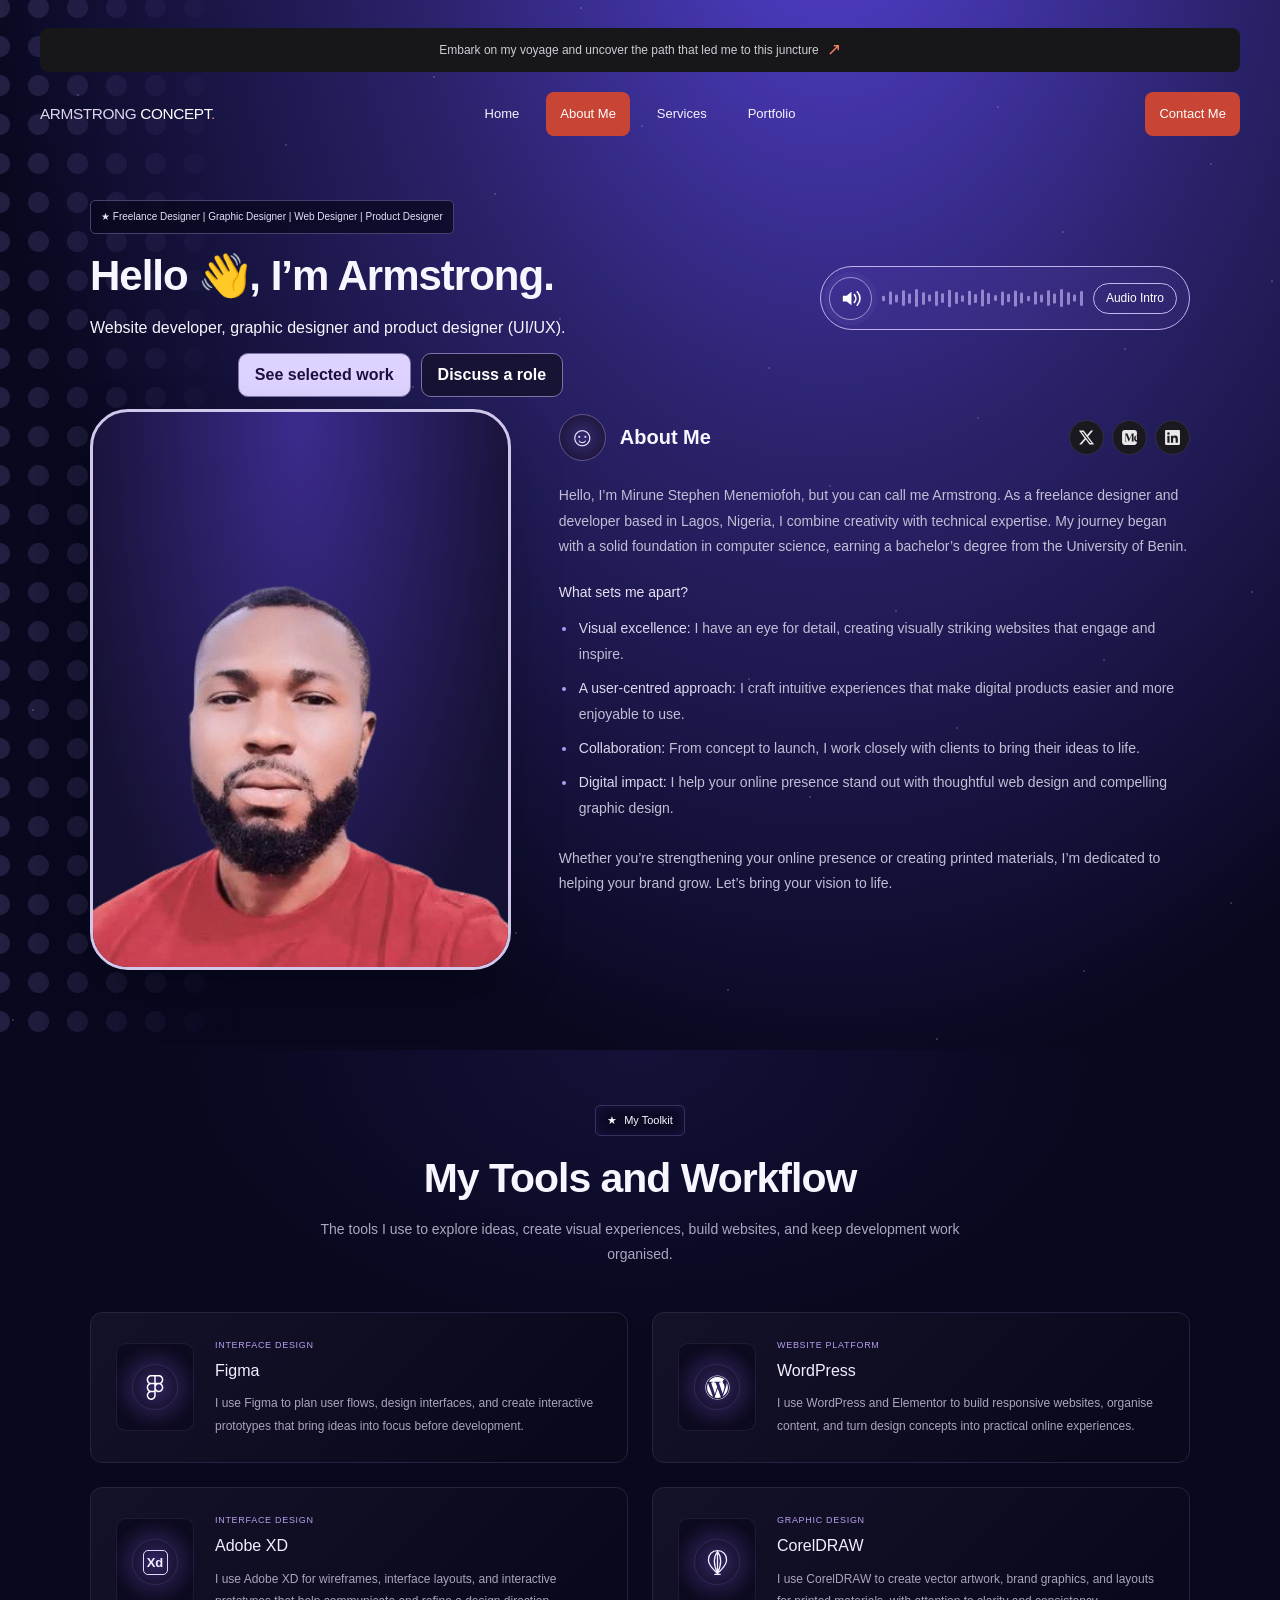
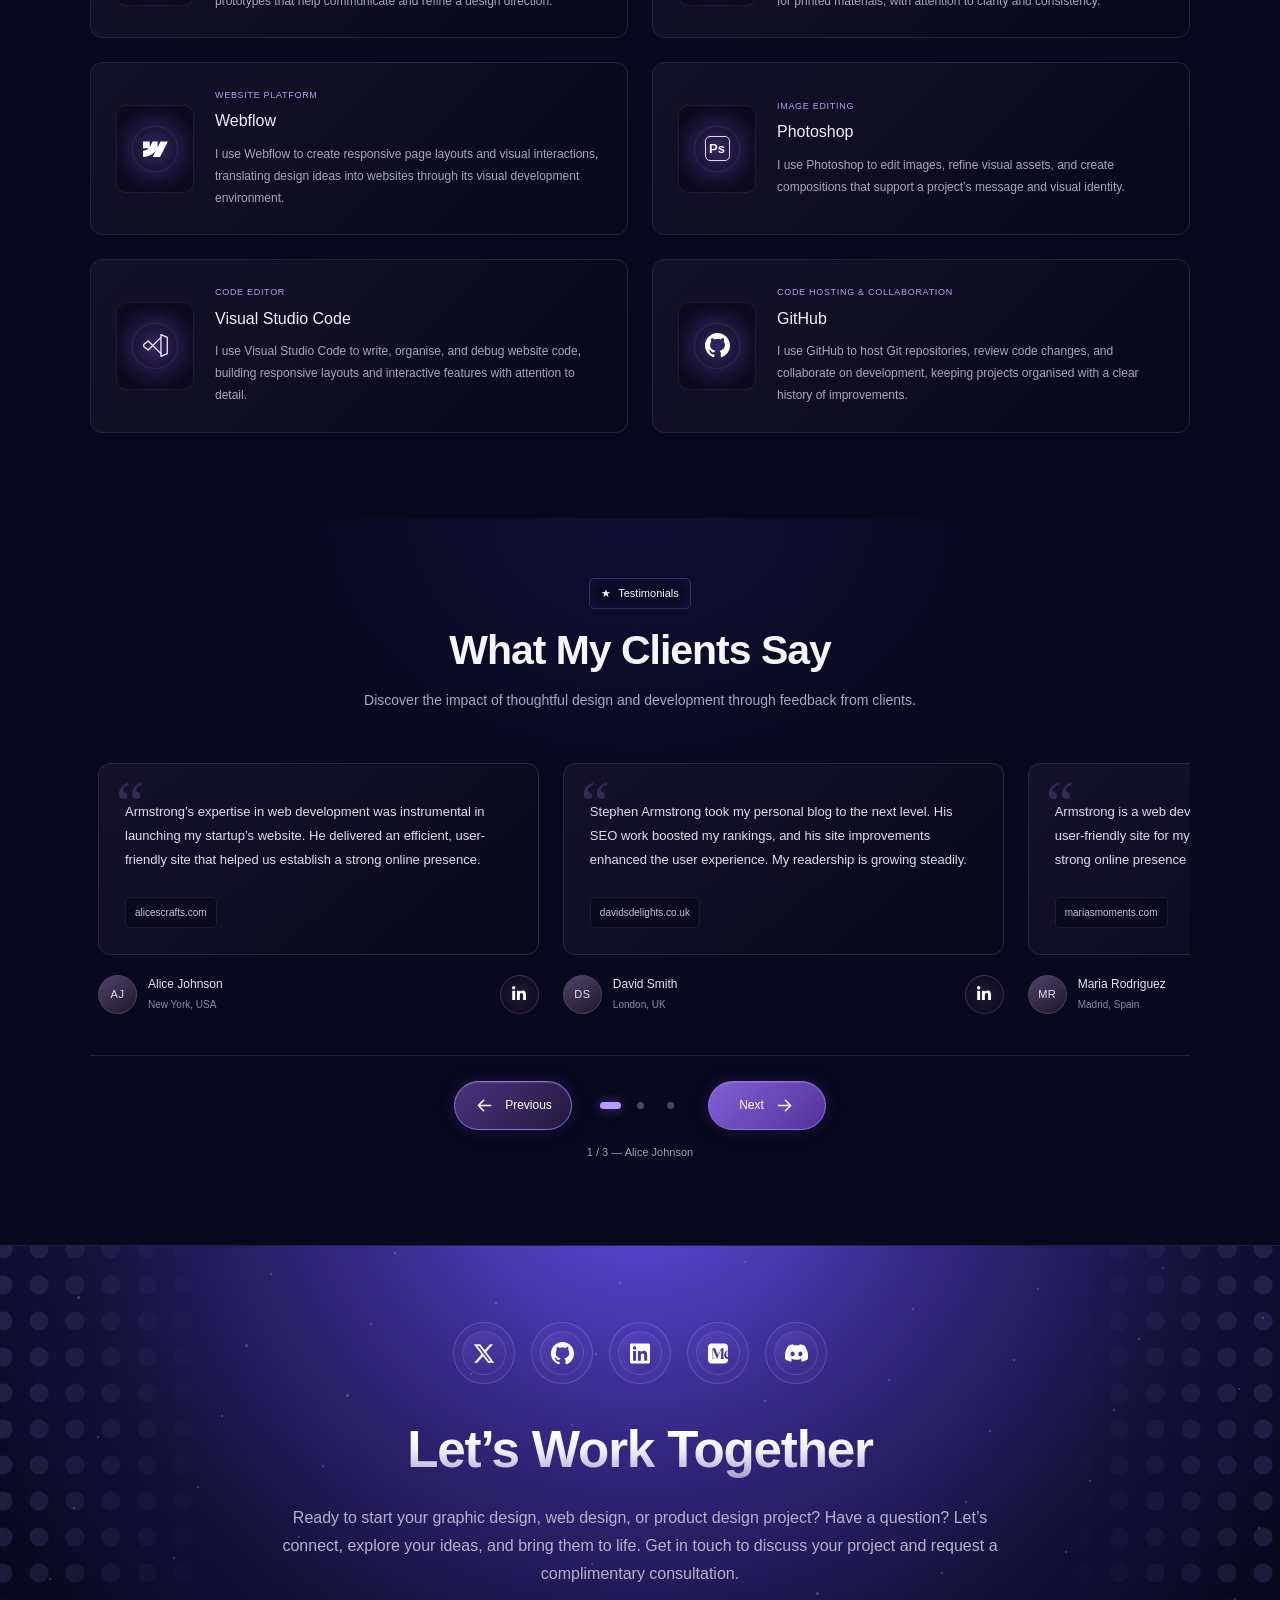
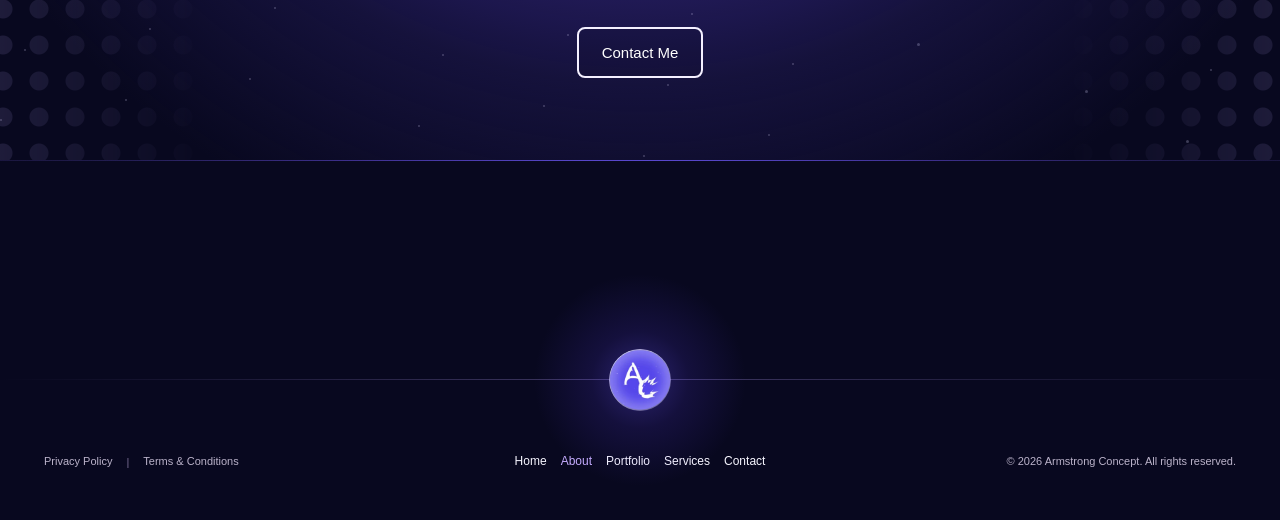
==== commit 45187e1a: "Update portfolio and profile photo" ====
--- a/about.html
+++ b/about.html
@@ -1,3108 +1,3112 @@
-<!doctype html>
-<html lang="en">
-<head>
-  <meta charset="utf-8">
-  <meta name="viewport" content="width=device-width, initial-scale=1">
-  <meta name="description" content="Meet Armstrong and explore his design and development experience.">
-  <title>About | Armstrong Concept</title>
-  <style>body { margin: 0; background: #08081f; }</style>
-</head>
-<body>
-<main>
-<section id="armstrong-about" aria-labelledby="aa-title">
-  <header id="armstrong-site-header">
-    <a class="arm-announcement" href="./about.html">
-      <span>Embark on my voyage and uncover the path that led me to this juncture</span>
-      <span class="arm-announcement-arrow" aria-hidden="true">↗</span>
-    </a>
-
-    <div class="arm-header-row">
-      <a class="arm-brand" href="./index.html" aria-label="Armstrong Concept home">
-        <strong>ARMSTRONG</strong> CONCEPT<span class="arm-brand-dot">.</span>
-      </a>
-
-      <button class="arm-menu-toggle" type="button"
-              aria-controls="arm-primary-nav" aria-expanded="false" hidden>
-        <svg viewBox="0 0 24 24" width="20" height="20" aria-hidden="true">
-          <path d="M4 6h16M4 12h16M4 18h16" fill="none"
-                stroke="currentColor" stroke-width="1.7" stroke-linecap="round"/>
-        </svg>
-        <span>Menu</span>
-      </button>
-
-      <nav id="arm-primary-nav" class="arm-nav" aria-label="Main navigation">
-        <div class="arm-nav-links">
-          <a href="./index.html">Home</a>
-          <a href="./about.html" aria-current="page">About Me</a>
-          <a href="./service.html">Services</a>
-          <a href="./portfolio.html">Portfolio</a>
-        </div>
-        <a class="arm-contact" href="./contact.html">Contact Me</a>
-      </nav>
-    </div>
-  </header>
-
-  <div class="aa-dots" aria-hidden="true"></div>
-  <div class="aa-stars" aria-hidden="true"></div>
-  <div class="aa-glow" aria-hidden="true"></div>
-
-  <div class="aa-container">
-    <div class="aa-top">
-      <div>
-        <span class="aa-label">
-          ★ Freelance Designer | Graphic Designer | Web Designer | Product Designer
-        </span>
-        <h1 id="aa-title">Hello <span class="aa-wave">👋</span>, I’m Armstrong.</h1>
-      </div>
-
-      <div class="aa-audio-area">
-        <button class="aa-audio-button" type="button"
-                aria-pressed="false" aria-label="Play my audio introduction">
-          <span class="aa-speaker" aria-hidden="true">
-            <svg viewBox="0 0 24 24">
-              <path d="M4 9v6h4l5 4V5L8 9H4Z" fill="currentColor"/>
-              <path d="M16 8a6 6 0 0 1 0 8M19 5a10 10 0 0 1 0 14"
-                    fill="none" stroke="currentColor"
-                    stroke-width="1.7" stroke-linecap="round"/>
-            </svg>
-          </span>
-          <span class="aa-waveform" aria-hidden="true"></span>
-          <span class="aa-audio-label">Audio Intro</span>
-        </button>
-        <span class="aa-status" role="status" aria-live="polite"></span>
-      </div>
-    </div>
-
-    <div class="aa-layout">
-      <div class="aa-photo-area">
-        <div class="aa-photo">
-          <img src="[data-uri]"
-               alt="Portrait of Armstrong wearing a red shirt"
-               decoding="async" fetchpriority="high">
-        </div>
-      </div>
-
-      <div class="aa-biography">
-        <div class="aa-bio-top">
-          <div class="aa-heading">
-            <span class="aa-face" aria-hidden="true">☺</span>
-            <h2>About Me</h2>
-          </div>
-
-          <div class="aa-socials" aria-label="Social profiles">
-            <a data-profile="x" aria-label="X">
-              <img src="[data-uri]"
-                   alt="" width="17" height="17">
-            </a>
-            <a data-profile="medium" aria-label="Medium">
-              <img src="[data-uri]"
-                   alt="" width="17" height="17">
-            </a>
-            <a data-profile="linkedin" aria-label="LinkedIn">
-              <img src="[data-uri]"
-                   alt="" width="17" height="17">
-            </a>
-          </div>
-        </div>
-
-        <div class="aa-read-text">
-          <p>
-            Hello, I’m Mirune Stephen Menemiofoh, but you can call me
-            Armstrong. As a freelance designer and developer based in
-            Lagos, Nigeria, I combine creativity with technical
-            expertise. My journey began with a solid foundation in
-            computer science, earning a bachelor’s degree from the
-            University of Benin.
-          </p>
-
-          <h3>What sets me apart?</h3>
-
-          <ul>
-            <li>
-              <strong>Visual excellence:</strong>
-              I have an eye for detail, creating visually striking
-              websites that engage and inspire.
-            </li>
-            <li>
-              <strong>A user-centred approach:</strong>
-              I craft intuitive experiences that make digital
-              products easier and more enjoyable to use.
-            </li>
-            <li>
-              <strong>Collaboration:</strong>
-              From concept to launch, I work closely with clients
-              to bring their ideas to life.
-            </li>
-            <li>
-              <strong>Digital impact:</strong>
-              I help your online presence stand out with thoughtful
-              web design and compelling graphic design.
-            </li>
-          </ul>
-
-          <p class="aa-closing">
-            Whether you’re strengthening your online presence or
-            creating printed materials, I’m dedicated to helping
-            your brand grow. Let’s bring your vision to life.
-          </p>
-        </div>
-      </div>
-    </div>
-  </div>
-</section>
-
-<style>
-  #armstrong-about {
-    --mx: 50%;
-    --my: 30%;
-    --drift: 0px;
-    position: relative;
-    isolation: isolate;
-    overflow: hidden;
-    padding: 0 24px 80px;
-    background: radial-gradient(ellipse at 65% -15%, #5441d5 0%,
-                #2b236d 35%, transparent 73%), #08081f;
-    color: #f7f6ff;
-    font-family: Arial, Helvetica, sans-serif;
-  }
-
-  #armstrong-about,
-  #armstrong-about * { box-sizing: border-box; }
-
-  #armstrong-site-header {
-    position: relative;
-    z-index: 5;
-    width: min(100%, 1200px);
-    margin: 0 auto clamp(36px, 5vw, 80px);
-    padding-top: clamp(16px, 2.2vw, 32px);
-    background: transparent;
-  }
-
-  #armstrong-site-header .arm-announcement {
-    display: flex;
-    align-items: center;
-    justify-content: center;
-    gap: 8px;
-    min-height: 42px;
-    padding: 9px 14px;
-    border-radius: 8px;
-    background: #171619;
-    color: #d0cbd7;
-    font-size: 12px;
-    line-height: 1.5;
-    text-align: center;
-    text-decoration: none;
-  }
-
-  #armstrong-site-header .arm-announcement:hover { color: #fff; }
-
-  #armstrong-site-header .arm-announcement-arrow,
-  #armstrong-site-header .arm-brand-dot { color: #ff826c; }
-
-  #armstrong-site-header .arm-announcement-arrow {
-    flex: none;
-    font-size: 17px;
-  }
-
-  #armstrong-site-header .arm-header-row {
-    display: grid;
-    grid-template-columns: minmax(0, 1fr) auto minmax(0, 1fr);
-    align-items: center;
-    gap: 14px;
-    margin-top: clamp(12px, 1.6vw, 23px);
-  }
-
-  #armstrong-site-header .arm-brand {
-    justify-self: start;
-    color: #fff;
-    font-size: clamp(13px, 1.2vw, 17px);
-    line-height: 1.3;
-    letter-spacing: -.025em;
-    text-decoration: none;
-    white-space: nowrap;
-  }
-
-  #armstrong-site-header .arm-nav { display: contents; }
-
-  #armstrong-site-header .arm-nav-links {
-    grid-column: 2;
-    grid-row: 1;
-    display: flex;
-    justify-content: center;
-    gap: clamp(4px, 1vw, 14px);
-  }
-
-  #armstrong-site-header .arm-nav a {
-    display: inline-flex;
-    align-items: center;
-    justify-content: center;
-    min-height: 44px;
-    padding: 8px clamp(10px, 1.1vw, 17px);
-    border-radius: 8px;
-    color: #f7f3ff;
-    font-size: 13px;
-    line-height: 1.4;
-    text-decoration: none;
-    white-space: nowrap;
-    transition: background .2s ease;
-  }
-
-  #armstrong-site-header .arm-nav a:hover {
-    background: rgba(255, 255, 255, .13);
-  }
-
-  #armstrong-site-header .arm-nav a[aria-current="page"],
-  #armstrong-site-header .arm-nav .arm-contact {
-    background: #c84434;
-    color: #fff;
-  }
-
-  #armstrong-site-header .arm-nav a[aria-current="page"]:hover,
-  #armstrong-site-header .arm-nav .arm-contact:hover {
-    background: #ae382b;
-  }
-
-  #armstrong-site-header .arm-nav .arm-contact {
-    grid-column: 3;
-    grid-row: 1;
-    justify-self: end;
-  }
-
-  #armstrong-site-header .arm-menu-toggle {
-    display: none;
-    align-items: center;
-    justify-content: center;
-    gap: 7px;
-    min-height: 44px;
-    padding: 8px 11px;
-    border: 1px solid rgba(232, 218, 255, .4);
-    border-radius: 8px;
-    background: rgba(24, 17, 61, .65);
-    color: #fff;
-    font: inherit;
-    font-size: 13px;
-    cursor: pointer;
-  }
-
-  #armstrong-about .aa-container {
-    position: relative;
-    z-index: 2;
-    width: min(1100px, 100%);
-    margin-inline: auto;
-  }
-
-  #armstrong-about .aa-dots {
-    position: absolute;
-    inset: -12px auto -12px -20px;
-    width: 260px;
-    background-image: radial-gradient(circle,
-      rgba(170, 151, 239, .18) 0 10px, transparent 11px);
-    background-size: 39px 39px;
-    -webkit-mask-image: linear-gradient(to right, #000, transparent);
-    mask-image: linear-gradient(to right, #000, transparent);
-    transform: translateX(var(--drift));
-    transition: transform .5s ease;
-    pointer-events: none;
-  }
-
-  #armstrong-about .aa-stars,
-  #armstrong-about .aa-glow {
-    position: absolute;
-    inset: 0;
-    pointer-events: none;
-  }
-
-  #armstrong-about .aa-star {
-    position: absolute;
-    width: 2px;
-    height: 2px;
-    border-radius: 50%;
-    background: #dfd5ff;
-    opacity: .25;
-    animation: aa-twinkle var(--duration) ease-in-out var(--delay) infinite alternate;
-  }
-
-  #armstrong-about .aa-glow {
-    opacity: 0;
-    background: radial-gradient(380px circle at var(--mx) var(--my),
-      rgba(156, 120, 255, .17), transparent 72%);
-    transition: opacity .4s ease;
-  }
-
-  #armstrong-about.aa-active .aa-glow { opacity: 1; }
-
-  #armstrong-about .aa-top {
-    display: grid;
-    grid-template-columns: minmax(0, 1.25fr) minmax(0, .9fr);
-    align-items: center;
-    gap: 32px;
-    margin-bottom: 12px;
-  }
-
-  #armstrong-about .aa-label {
-    display: inline-block;
-    padding: 8px 10px;
-    border: 1px solid #48406e;
-    border-radius: 5px;
-    background: rgba(8, 8, 31, .78);
-    color: #e7e1f7;
-    font-size: 10px;
-    line-height: 1.6;
-  }
-
-  #armstrong-about h1 {
-    margin: 16px 0 0;
-    color: #f7f6ff;
-    font-size: clamp(28px, 3.3vw, 42px);
-    font-weight: 600;
-    line-height: 1.25;
-    letter-spacing: -1px;
-  }
-
-  #armstrong-about .aa-wave {
-    display: inline-block;
-    transform-origin: 75% 75%;
-    animation: aa-wave 5s ease-in-out infinite;
-  }
-
-  #armstrong-about .aa-audio-area {
-    width: min(370px, 100%);
-    justify-self: end;
-  }
-
-  #armstrong-about .aa-audio-button {
-    display: flex;
-    align-items: center;
-    gap: 10px;
-    width: 100%;
-    min-height: 64px;
-    margin: 0;
-    padding: 8px 12px 8px 8px;
-    border: 1px solid #c0afea;
-    border-radius: 40px;
-    background: rgba(130, 102, 221, .1);
-    color: #fff;
-    font-family: inherit;
-    cursor: pointer;
-    transition: background .3s ease, box-shadow .3s ease;
-  }
-
-  #armstrong-about .aa-audio-button:hover,
-  #armstrong-about .aa-audio-button[aria-pressed="true"] {
-    background: rgba(150, 117, 255, .2);
-    box-shadow: 0 0 25px rgba(157, 120, 255, .23);
-  }
-
-  #armstrong-about .aa-audio-button:disabled {
-    cursor: default;
-    opacity: .6;
-  }
-
-  #armstrong-about .aa-speaker {
-    display: grid;
-    place-items: center;
-    flex: 0 0 43px;
-    width: 43px;
-    height: 43px;
-    border: 1px solid rgba(223, 210, 255, .6);
-    border-radius: 50%;
-    box-shadow: 0 0 0 5px rgba(195, 172, 255, .05);
-  }
-
-  #armstrong-about .aa-speaker svg { width: 23px; height: 23px; }
-
-  #armstrong-about .aa-waveform {
-    display: flex;
-    align-items: center;
-    justify-content: space-between;
-    flex: 1;
-    gap: 2px;
-    height: 30px;
-    min-width: 35px;
-  }
-
-  #armstrong-about .aa-bar {
-    display: block;
-    flex: 1;
-    max-width: 3px;
-    height: var(--height);
-    border-radius: 3px;
-    background: #c6b6f3;
-    opacity: .65;
-    transform: scaleY(.6);
-  }
-
-  #armstrong-about.aa-playing .aa-bar {
-    animation: aa-audio-wave var(--speed) ease-in-out var(--delay) infinite alternate;
-  }
-
-  #armstrong-about .aa-audio-label {
-    flex: 0 0 auto;
-    padding: 7px 12px;
-    border: 1px solid #c6b6ee;
-    border-radius: 24px;
-    font-size: 12px;
-    line-height: 1.3;
-    white-space: nowrap;
-  }
-
-  #armstrong-about .aa-status {
-    display: block;
-    margin-top: 7px;
-    color: #d3c8e8;
-    font-size: 11px;
-    line-height: 1.5;
-  }
-
-  #armstrong-about .aa-status:empty { display: none; }
-
-  #armstrong-about .aa-layout {
-    display: grid;
-    grid-template-columns: minmax(0, .8fr) minmax(0, 1.2fr);
-    align-items: start;
-    gap: 48px;
-  }
-
-  #armstrong-about .aa-photo-area { perspective: 1000px; }
-
-  #armstrong-about .aa-photo {
-    position: relative;
-    width: 100%;
-    aspect-ratio: 3 / 4;
-    overflow: hidden;
-    border: 3px solid #d0c7ea;
-    border-radius: 38px;
-    background: radial-gradient(ellipse at top, #3c2b8e, transparent 80%), #151132;
-    box-shadow: 0 20px 55px rgba(0, 0, 0, .2);
-    transform: rotateX(var(--rx, 0deg)) rotateY(var(--ry, 0deg));
-    transition: transform .35s ease, border-color .3s ease, box-shadow .3s ease;
-  }
-
-  #armstrong-about .aa-photo:hover {
-    border-color: #f4edff;
-    box-shadow: 0 20px 55px rgba(0, 0, 0, .25), 0 0 35px rgba(150, 111, 255, .24);
-  }
-
-  #armstrong-about .aa-photo img {
-    display: block;
-    width: 100%;
-    height: 100%;
-    object-fit: cover;
-    object-position: center top;
-  }
-
-  #armstrong-about .aa-photo::after {
-    content: "";
-    position: absolute;
-    inset: 0;
-    opacity: 0;
-    background: radial-gradient(circle at var(--shine-x, 50%) var(--shine-y, 30%),
-      rgba(255, 255, 255, .13), transparent 60%);
-    transition: opacity .3s ease;
-    pointer-events: none;
-  }
-
-  #armstrong-about .aa-photo:hover::after { opacity: 1; }
-
-  #armstrong-about .aa-bio-top {
-    display: flex;
-    align-items: center;
-    justify-content: space-between;
-    flex-wrap: wrap;
-    gap: 16px;
-    margin: 5px 0 22px;
-  }
-
-  #armstrong-about .aa-heading {
-    display: flex;
-    align-items: center;
-    gap: 14px;
-  }
-
-  #armstrong-about .aa-face {
-    display: grid;
-    place-items: center;
-    width: 47px;
-    height: 47px;
-    border: 1px solid #65538e;
-    border-radius: 50%;
-    background: radial-gradient(circle, #53409355, #17122c);
-    color: #ede6ff;
-    font-size: 27px;
-    animation: aa-breathe 4s ease-in-out infinite;
-  }
-
-  #armstrong-about h2 {
-    margin: 0;
-    color: #f7f6ff;
-    font-size: 20px;
-    font-weight: 600;
-    line-height: 1.3;
-  }
-
-  #armstrong-about .aa-socials { display: flex; gap: 8px; }
-
-  #armstrong-about .aa-socials a {
-    display: grid;
-    place-items: center;
-    width: 35px;
-    height: 35px;
-    border: 1px solid #343044;
-    border-radius: 50%;
-    background: #19191f;
-    transition: transform .25s ease, box-shadow .25s ease;
-  }
-
-  #armstrong-about .aa-socials a[href] { cursor: pointer; }
-
-  #armstrong-about .aa-socials img {
-    display: block;
-    width: 17px;
-    height: 17px;
-    filter: brightness(0) invert(1);
-    opacity: .9;
-  }
-
-  #armstrong-about .aa-socials a:hover {
-    transform: translateY(-4px);
-    box-shadow: 0 0 18px rgba(157, 120, 255, .35);
-  }
-
-  #armstrong-about .aa-read-text p,
-  #armstrong-about .aa-read-text li {
-    color: #c3bdd5;
-    font-size: 14px;
-    line-height: 1.85;
-  }
-
-  #armstrong-about .aa-read-text p { margin: 0 0 20px; }
-
-  #armstrong-about h3 {
-    margin: 24px 0 16px;
-    color: #e8e0f5;
-    font-size: 14px;
-    font-weight: 500;
-  }
-
-  #armstrong-about ul { margin: 0; padding-left: 18px; }
-  #armstrong-about li { margin-bottom: 8px; padding-left: 2px; }
-  #armstrong-about li::marker { color: #b19af7; }
-  #armstrong-about strong { color: #ded6ef; font-weight: 500; }
-  #armstrong-about .aa-read-text .aa-closing { margin: 24px 0 0; }
-
-  #armstrong-about :is(a, button):focus-visible {
-    outline: 2px solid #eee5ff;
-    outline-offset: 5px;
-  }
-
-  #armstrong-about.aa-enter .aa-top { animation: aa-reveal .7s ease both; }
-  #armstrong-about.aa-enter .aa-photo-area { animation: aa-reveal .8s ease .1s both; }
-  #armstrong-about.aa-enter .aa-biography { animation: aa-reveal .8s ease .2s both; }
-
-  #armstrong-about.aa-paused :is(.aa-star, .aa-wave, .aa-face) {
-    animation-play-state: paused;
-  }
-
-  @keyframes aa-reveal {
-    from { opacity: 0; translate: 0 20px; }
-    to { opacity: 1; translate: 0 0; }
-  }
-
-  @keyframes aa-twinkle {
-    from { opacity: .12; }
-    to { opacity: .6; }
-  }
-
-  @keyframes aa-breathe {
-    0%, 100% { box-shadow: 0 0 15px rgba(133, 95, 238, .12); }
-    50% { box-shadow: 0 0 28px rgba(133, 95, 238, .3); }
-  }
-
-  @keyframes aa-wave {
-    0%, 45%, 100% { transform: rotate(0); }
-    8%, 24% { transform: rotate(15deg); }
-    16%, 32% { transform: rotate(-8deg); }
-  }
-
-  @keyframes aa-audio-wave {
-    from { transform: scaleY(.3); opacity: .45; }
-    to { transform: scaleY(1); opacity: 1; }
-  }
-
-  @media (max-width: 900px) {
-    #armstrong-about .aa-top {
-      grid-template-columns: 1fr;
-      gap: 22px;
-      margin-bottom: 28px;
-    }
-
-    #armstrong-about .aa-audio-area { justify-self: start; }
-    #armstrong-about .aa-layout { gap: 30px; }
-  }
-
-  @media (max-width: 767px) {
-    #armstrong-site-header .arm-header-row {
-      grid-template-columns: minmax(0, 1fr) auto;
-    }
-
-    #armstrong-site-header .arm-menu-toggle:not([hidden]) {
-      display: inline-flex;
-      grid-column: 2;
-      grid-row: 1;
-    }
-
-    #armstrong-site-header .arm-nav {
-      display: flex;
-      grid-column: 1 / -1;
-      flex-direction: column;
-      gap: 6px;
-      padding: 8px;
-      border: 1px solid rgba(232, 218, 255, .24);
-      border-radius: 10px;
-      background: #18113d;
-    }
-
-    #armstrong-site-header .arm-nav-links {
-      flex-direction: column;
-      gap: 4px;
-    }
-
-    #armstrong-site-header .arm-menu-toggle:not([hidden])[aria-expanded="false"] + .arm-nav {
-      display: none;
-    }
-
-    #armstrong-site-header .arm-nav-links a {
-      justify-content: flex-start;
-      padding-inline: 13px;
-    }
-  }
-
-  @media (max-width: 640px) {
-    #armstrong-about { padding-inline: 20px; padding-bottom: 65px; }
-    #armstrong-about .aa-layout { grid-template-columns: 1fr; gap: 30px; }
-    #armstrong-about .aa-photo-area { width: min(340px, 100%); margin: auto; }
-    #armstrong-about .aa-photo { border-radius: 30px; }
-    #armstrong-about .aa-label { font-size: 9px; }
-    #armstrong-about .aa-read-text p,
-    #armstrong-about .aa-read-text li { font-size: 13px; }
-    #armstrong-about .aa-audio-button { gap: 8px; }
-    #armstrong-about .aa-audio-label { padding: 7px 10px; }
-  }
-
-  @media (prefers-reduced-motion: reduce) {
-    #armstrong-about *,
-    #armstrong-about *::after {
-      animation: none !important;
-      transition: none !important;
-    }
-
-    #armstrong-about .aa-photo,
-    #armstrong-about .aa-dots { transform: none; }
-    #armstrong-about .aa-glow { display: none; }
-  }
-</style>
-
-<script>
-(() => {
-  const widget = document.currentScript?.closest(".elementor-widget-html");
-  const root = widget?.querySelector("#armstrong-about") ||
-               document.getElementById("armstrong-about");
-
-  if (!root || root.dataset.aaReady) return;
-  root.dataset.aaReady = "true";
-
-  const header = root.querySelector("#armstrong-site-header");
-  const menuButton = header.querySelector(".arm-menu-toggle");
-  const menuLabel = menuButton.querySelector("span");
-  const desktop = matchMedia("(min-width: 768px)");
-
-  function setMenuOpen(isOpen) {
-    menuButton.setAttribute("aria-expanded", String(isOpen));
-    menuLabel.textContent = isOpen ? "Close" : "Menu";
-  }
-
-  menuButton.addEventListener("click", () => {
-    const isOpen = menuButton.getAttribute("aria-expanded") === "true";
-    setMenuOpen(!isOpen);
-  });
-
-  header.addEventListener("keydown", event => {
-    if (event.key === "Escape" && menuButton.getAttribute("aria-expanded") === "true") {
-      setMenuOpen(false);
-      menuButton.focus();
-    }
-  });
-
-  desktop.addEventListener("change", event => {
-    if (event.matches) setMenuOpen(false);
-  });
-
-  menuButton.hidden = false;
-
-  // Add your full social profile URLs here.
-  const profiles = {
-    x: "",
-    medium: "",
-    linkedin: ""
-  };
-
-  // Optional exact browser voice name.
-  const preferredVoiceName = "";
-
-  root.querySelectorAll("[data-profile]").forEach(link => {
-    const url = (profiles[link.dataset.profile] || "").trim();
-
-    if (/^https?:\/\//i.test(url)) {
-      link.href = url;
-      link.target = "_blank";
-      link.rel = "noopener noreferrer";
-      link.setAttribute(
-        "aria-label",
-        `${link.getAttribute("aria-label")} profile, opens in a new tab`
-      );
-    } else {
-      link.setAttribute("role", "img");
-    }
-  });
-
-  const reduced = matchMedia("(prefers-reduced-motion: reduce)");
-  const fine = matchMedia("(hover: hover) and (pointer: fine)");
-  const photo = root.querySelector(".aa-photo");
-  const button = root.querySelector(".aa-audio-button");
-  const label = root.querySelector(".aa-audio-label");
-  const status = root.querySelector(".aa-status");
-  const waveform = root.querySelector(".aa-waveform");
-
-  for (let i = 0; i < 31; i++) {
-    const bar = document.createElement("span");
-    bar.className = "aa-bar";
-    bar.style.setProperty("--height", `${9 + i * 13 % 22}px`);
-    bar.style.setProperty("--speed", `${.3 + i % 5 * .09}s`);
-    bar.style.setProperty("--delay", `${-(i % 7) * .12}s`);
-    waveform.appendChild(bar);
-  }
-
-  const fragment = document.createDocumentFragment();
-
-  for (let i = 0; i < 48; i++) {
-    const star = document.createElement("span");
-    star.className = "aa-star";
-    star.style.left = `${(i * 37.7 + 6) % 100}%`;
-    star.style.top = `${(i * 21.3 + 9) % 100}%`;
-    star.style.setProperty("--duration", `${3 + i % 5}s`);
-    star.style.setProperty("--delay", `${-(i % 7)}s`);
-    fragment.appendChild(star);
-  }
-
-  root.querySelector(".aa-stars").appendChild(fragment);
-
-  const supported = "speechSynthesis" in window &&
-                    "SpeechSynthesisUtterance" in window;
-  let active = false;
-  let run = 0;
-  let currentSpeech = null;
-
-  function setPlaying(value) {
-    active = value;
-    root.classList.toggle("aa-playing", value);
-    button.setAttribute("aria-pressed", String(value));
-    button.setAttribute(
-      "aria-label",
-      value ? "Stop my audio introduction" : "Play my audio introduction"
-    );
-    label.textContent = value ? "Stop Audio" : "Audio Intro";
-  }
-
-  function stopSpeech(message = "") {
-    if (active) {
-      run++;
-      window.speechSynthesis.cancel();
-    }
-
-    currentSpeech = null;
-    setPlaying(false);
-    status.textContent = message;
-  }
-
-  if (!supported) {
-    button.disabled = true;
-    status.textContent = "Audio narration is unavailable in this browser.";
-  } else {
-    const synth = window.speechSynthesis;
-    synth.getVoices();
-
-    function chooseVoice() {
-      const voices = synth.getVoices();
-      const exact = voices.find(voice =>
-        preferredVoiceName &&
-        voice.name.toLowerCase() === preferredVoiceName.toLowerCase()
-      );
-
-      if (exact) return exact;
-
-      const english = voices.filter(voice => /^en(?:[-_]|$)/i.test(voice.lang));
-      const maleNames =
-        /\b(david|mark|george|daniel|james|guy|ryan|thomas|oliver|arthur|christopher|eric|roger|steffan|brian|andrew|rishi|alex|fred|aaron|ralph|reed|rocko|evan)\b/i;
-      const male = english.filter(voice => maleNames.test(voice.name));
-
-      return male.find(voice => /^en[-_]NG$/i.test(voice.lang)) ||
-             male.find(voice => /^en[-_]GB$/i.test(voice.lang)) ||
-             male.find(voice => /^en[-_]US$/i.test(voice.lang)) ||
-             male[0] ||
-             english.find(voice => voice.default) ||
-             english[0] ||
-             null;
-    }
-
-    button.addEventListener("click", () => {
-      if (active) {
-        stopSpeech("Audio stopped.");
-        return;
-      }
-
-      const paragraphs = root.querySelectorAll(
-        ".aa-read-text p, .aa-read-text h3, .aa-read-text li"
-      );
-      const text = Array.from(paragraphs, element =>
-        element.textContent.replace(/\s+/g, " ").trim()
-      ).join("\n\n");
-
-      const voice = chooseVoice();
-      const thisRun = ++run;
-
-      synth.cancel();
-      currentSpeech = new SpeechSynthesisUtterance(text);
-      currentSpeech.lang = voice?.lang || "en-GB";
-      currentSpeech.rate = .95;
-      currentSpeech.pitch = 1;
-      currentSpeech.volume = 1;
-      if (voice) currentSpeech.voice = voice;
-
-      currentSpeech.onstart = () => {
-        if (thisRun !== run) return;
-        setPlaying(true);
-        status.textContent = "Playing your introduction.";
-      };
-
-      currentSpeech.onend = () => {
-        if (thisRun !== run) return;
-        currentSpeech = null;
-        setPlaying(false);
-        status.textContent = "Introduction finished.";
-      };
-
-      currentSpeech.onerror = event => {
-        if (thisRun !== run) return;
-        currentSpeech = null;
-        setPlaying(false);
-        status.textContent =
-          ["canceled", "interrupted"].includes(event.error)
-            ? "Audio stopped."
-            : "Audio could not start. Please try again or use another browser.";
-      };
-
-      setPlaying(true);
-      status.textContent = "Starting audio.";
-      synth.speak(currentSpeech);
-    });
-
-    window.addEventListener("pagehide", () => {
-      if (active) stopSpeech();
-    });
-  }
-
-  let frame = 0;
-  let x = 0;
-  let y = 0;
-
-  function resetPointer() {
-    if (frame) cancelAnimationFrame(frame);
-    frame = 0;
-    root.classList.remove("aa-active");
-    root.style.setProperty("--drift", "0px");
-    photo.style.setProperty("--rx", "0deg");
-    photo.style.setProperty("--ry", "0deg");
-  }
-
-  root.addEventListener("pointermove", event => {
-    if (reduced.matches || !fine.matches || event.pointerType === "touch") return;
-
-    x = event.clientX;
-    y = event.clientY;
-
-    if (frame) return;
-
-    frame = requestAnimationFrame(() => {
-      frame = 0;
-      const bounds = root.getBoundingClientRect();
-      const pointerX = x - bounds.left;
-      const pointerY = y - bounds.top;
-
-      root.style.setProperty("--mx", `${pointerX}px`);
-      root.style.setProperty("--my", `${pointerY}px`);
-      root.style.setProperty("--drift", `${(pointerX / bounds.width - .5) * -12}px`);
-      root.classList.add("aa-active");
-
-      const rect = photo.getBoundingClientRect();
-      const nx = (x - rect.left) / rect.width;
-      const ny = (y - rect.top) / rect.height;
-      const inside = nx >= 0 && nx <= 1 && ny >= 0 && ny <= 1;
-
-      photo.style.setProperty("--rx", `${inside ? -(ny - .5) * 7 : 0}deg`);
-      photo.style.setProperty("--ry", `${inside ? (nx - .5) * 7 : 0}deg`);
-      photo.style.setProperty("--shine-x", `${nx * 100}%`);
-      photo.style.setProperty("--shine-y", `${ny * 100}%`);
-    });
-  }, { passive: true });
-
-  root.addEventListener("pointerleave", resetPointer);
-  root.addEventListener("pointercancel", resetPointer);
-  window.addEventListener("blur", resetPointer);
-  reduced.addEventListener("change", resetPointer);
-  fine.addEventListener("change", resetPointer);
-
-  if ("IntersectionObserver" in window) {
-    let entered = false;
-
-    const observer = new IntersectionObserver(entries => {
-      entries.forEach(entry => {
-        root.classList.toggle("aa-paused", !entry.isIntersecting);
-
-        if (!entry.isIntersecting) resetPointer();
-
-        if (entry.isIntersecting && !entered) {
-          if (!reduced.matches) root.classList.add("aa-enter");
-          entered = true;
-        }
-      });
-    }, { threshold: .1 });
-
-    observer.observe(root);
-  }
-})();
-</script>
-
-<!-- ABOUT ME — BLOCK 2: MY TOOLS AND WORKFLOW -->
-<section id="armstrong-stack" aria-labelledby="ast-title">
-  <div class="ast-container">
-
-    <header class="ast-heading">
-      <span class="ast-label">
-        <span aria-hidden="true">★</span> My Toolkit
-      </span>
-
-      <h2 id="ast-title">My Tools and Workflow</h2>
-
-      <p>
-        The tools I use to explore ideas, create visual experiences,
-        build websites, and keep development work organised.
-      </p>
-    </header>
-
-    <div class="ast-grid">
-
-      <article class="ast-card">
-        <div class="ast-icon">
-          <img
-            src="[data-uri]"
-            alt="" width="25" height="25">
-        </div>
-        <div class="ast-content">
-          <span class="ast-category">Interface Design</span>
-          <h3>Figma</h3>
-          <p>
-            I use Figma to plan user flows, design interfaces, and
-            create interactive prototypes that bring ideas into focus
-            before development.
-          </p>
-        </div>
-      </article>
-
-      <article class="ast-card">
-        <div class="ast-icon">
-          <img
-            src="[data-uri]"
-            alt="" width="25" height="25">
-        </div>
-        <div class="ast-content">
-          <span class="ast-category">Website Platform</span>
-          <h3>WordPress</h3>
-          <p>
-            I use WordPress and Elementor to build responsive websites,
-            organise content, and turn design concepts into practical
-            online experiences.
-          </p>
-        </div>
-      </article>
-
-      <article class="ast-card">
-        <div class="ast-icon">
-          <span class="ast-lettermark" aria-hidden="true">Xd</span>
-        </div>
-        <div class="ast-content">
-          <span class="ast-category">Interface Design</span>
-          <h3>Adobe XD</h3>
-          <p>
-            I use Adobe XD for wireframes, interface layouts, and
-            interactive prototypes that help communicate and refine
-            a design direction.
-          </p>
-        </div>
-      </article>
-
-      <article class="ast-card">
-        <div class="ast-icon">
-          <svg viewBox="0 0 32 32" fill="none" aria-hidden="true">
-            <path d="M16 3c-6 0-10 4-10 10 0 7 10 15 10 15s10-8 10-15C26 7 22 3 16 3Z"/>
-            <path d="M16 4c-4 5-5 13 0 24M16 4c4 5 5 13 0 24M16 4v24M13 29h6"/>
-          </svg>
-        </div>
-        <div class="ast-content">
-          <span class="ast-category">Graphic Design</span>
-          <h3>CorelDRAW</h3>
-          <p>
-            I use CorelDRAW to create vector artwork, brand graphics,
-            and layouts for printed materials, with attention to
-            clarity and consistency.
-          </p>
-        </div>
-      </article>
-
-      <article class="ast-card">
-        <div class="ast-icon">
-          <img
-            src="[data-uri]"
-            alt="" width="25" height="25">
-        </div>
-        <div class="ast-content">
-          <span class="ast-category">Website Platform</span>
-          <h3>Webflow</h3>
-          <p>
-            I use Webflow to create responsive page layouts and
-            visual interactions, translating design ideas into
-            websites through its visual development environment.
-          </p>
-        </div>
-      </article>
-
-      <article class="ast-card">
-        <div class="ast-icon">
-          <span class="ast-lettermark" aria-hidden="true">Ps</span>
-        </div>
-        <div class="ast-content">
-          <span class="ast-category">Image Editing</span>
-          <h3>Photoshop</h3>
-          <p>
-            I use Photoshop to edit images, refine visual assets,
-            and create compositions that support a project’s
-            message and visual identity.
-          </p>
-        </div>
-      </article>
-
-      <article class="ast-card">
-        <div class="ast-icon">
-          <svg viewBox="0 0 32 32" fill="none" aria-hidden="true">
-            <path d="m22 4 7 3v18l-7 3V4Z"/>
-            <path d="M22 7 8 21l-5-4v-2l5-4 14 14M8 11l14 14M8 21 22 7"/>
-          </svg>
-        </div>
-        <div class="ast-content">
-          <span class="ast-category">Code Editor</span>
-          <h3>Visual Studio Code</h3>
-          <p>
-            I use Visual Studio Code to write, organise, and debug
-            website code, building responsive layouts and interactive
-            features with attention to detail.
-          </p>
-        </div>
-      </article>
-
-      <article class="ast-card">
-        <div class="ast-icon">
-          <img
-            src="[data-uri]"
-            alt="" width="25" height="25">
-        </div>
-        <div class="ast-content">
-          <span class="ast-category">Code Hosting &amp; Collaboration</span>
-          <h3>GitHub</h3>
-          <p>
-            I use GitHub to host Git repositories, review code changes,
-            and collaborate on development, keeping projects organised
-            with a clear history of improvements.
-          </p>
-        </div>
-      </article>
-
-    </div>
-  </div>
-</section>
-
-<style>
-  #armstrong-stack {
-    position: relative;
-    isolation: isolate;
-    overflow: hidden;
-    padding: 55px 24px 85px;
-    background: #08081f;
-    color: #f7f6ff;
-    font-family: Arial, Helvetica, sans-serif;
-  }
-
-  #armstrong-stack,
-  #armstrong-stack * {
-    box-sizing: border-box;
-  }
-
-  #armstrong-stack::before {
-    content: "";
-    position: absolute;
-    z-index: -1;
-    top: 0;
-    left: 50%;
-    width: min(900px, 100%);
-    height: 280px;
-    transform: translateX(-50%);
-    background: radial-gradient(
-      ellipse at top,
-      rgba(108, 79, 237, .12),
-      transparent 72%
-    );
-    pointer-events: none;
-  }
-
-  #armstrong-stack .ast-container {
-    width: min(1100px, 100%);
-    margin-inline: auto;
-  }
-
-  #armstrong-stack .ast-heading {
-    max-width: 850px;
-    margin: 0 auto 44px;
-    text-align: center;
-  }
-
-  #armstrong-stack .ast-label {
-    display: inline-flex;
-    align-items: center;
-    gap: 7px;
-    padding: 7px 11px;
-    border: 1px solid #35305d;
-    border-radius: 5px;
-    background: #0b0a24;
-    box-shadow: inset 0 0 12px rgba(105, 79, 255, .15);
-    color: #f7f6ff;
-    font-size: 11px;
-    line-height: 1.4;
-  }
-
-  #armstrong-stack h2 {
-    margin: 17px 0 13px;
-    color: #f7f6ff;
-    font-size: clamp(28px, 3.2vw, 42px);
-    font-weight: 600;
-    line-height: 1.25;
-    letter-spacing: -1px;
-  }
-
-  #armstrong-stack .ast-heading p {
-    max-width: 660px;
-    margin: 0 auto;
-    color: #aaa7be;
-    font-size: 14px;
-    line-height: 1.8;
-  }
-
-  #armstrong-stack .ast-grid {
-    display: grid;
-    grid-template-columns: repeat(2, minmax(0, 1fr));
-    gap: 24px;
-  }
-
-  #armstrong-stack .ast-card {
-    --ast-x: 50%;
-    --ast-y: 50%;
-    position: relative;
-    isolation: isolate;
-    display: flex;
-    align-items: center;
-    gap: 21px;
-    min-width: 0;
-    padding: 25px;
-    overflow: hidden;
-    border: 1px solid #27223f;
-    border-radius: 12px;
-    background: linear-gradient(135deg, #141229, #09091c 85%);
-    transition:
-      transform .3s ease,
-      border-color .3s ease,
-      box-shadow .3s ease;
-  }
-
-  #armstrong-stack .ast-card::before {
-    content: "";
-    position: absolute;
-    z-index: -1;
-    inset: 0;
-    opacity: 0;
-    background: radial-gradient(
-      300px circle at var(--ast-x) var(--ast-y),
-      rgba(134, 98, 255, .18),
-      transparent 72%
-    );
-    transition: opacity .3s ease;
-    pointer-events: none;
-  }
-
-  #armstrong-stack .ast-card:hover {
-    border-color: #64518e;
-    box-shadow:
-      0 12px 30px rgba(0, 0, 0, .2),
-      0 0 22px rgba(117, 79, 239, .09);
-  }
-
-  #armstrong-stack .ast-card:hover::before {
-    opacity: 1;
-  }
-
-  #armstrong-stack .ast-icon {
-    position: relative;
-    display: grid;
-    place-items: center;
-    flex: 0 0 78px;
-    width: 78px;
-    height: 88px;
-    border: 1px solid rgba(161, 138, 229, .12);
-    border-radius: 10px;
-    background: radial-gradient(
-      circle at center,
-      #342665 0%,
-      #17122e 43%,
-      #0b0a1e 78%
-    );
-  }
-
-  #armstrong-stack .ast-icon::before {
-    content: "";
-    position: absolute;
-    width: 44px;
-    height: 44px;
-    border: 1px solid rgba(190, 163, 255, .15);
-    border-radius: 50%;
-    box-shadow: 0 0 24px rgba(136, 88, 255, .22);
-    animation: ast-breathe 4s ease-in-out infinite;
-    animation-delay: var(--ast-delay, 0s);
-  }
-
-  #armstrong-stack .ast-icon img {
-    position: relative;
-    display: block;
-    width: 25px;
-    height: 25px;
-    object-fit: contain;
-    filter: brightness(0) invert(1);
-    transition: transform .3s ease;
-  }
-
-  #armstrong-stack .ast-icon svg {
-    position: relative;
-    width: 29px;
-    height: 29px;
-    stroke: #f4eeff;
-    stroke-width: 1.4;
-    stroke-linecap: round;
-    stroke-linejoin: round;
-    transition: transform .3s ease;
-  }
-
-  #armstrong-stack .ast-lettermark {
-    position: relative;
-    display: grid;
-    place-items: center;
-    width: 25px;
-    height: 25px;
-    border: 1px solid #e3d8ff;
-    border-radius: 5px;
-    color: #f7f1ff;
-    font-size: 13px;
-    font-weight: 700;
-    transition: transform .3s ease;
-  }
-
-  #armstrong-stack .ast-card:hover .ast-icon img,
-  #armstrong-stack .ast-card:hover .ast-icon svg,
-  #armstrong-stack .ast-card:hover .ast-lettermark {
-    transform: scale(1.12) translateY(-2px);
-  }
-
-  #armstrong-stack .ast-content {
-    flex: 1;
-    min-width: 0;
-  }
-
-  #armstrong-stack .ast-category {
-    display: block;
-    margin-bottom: 8px;
-    color: #b6a1ed;
-    font-size: 9px;
-    line-height: 1.6;
-    letter-spacing: .7px;
-    text-transform: uppercase;
-  }
-
-  #armstrong-stack h3 {
-    margin: 0 0 10px;
-    color: #f4efff;
-    font-size: 16px;
-    font-weight: 500;
-    line-height: 1.4;
-  }
-
-  #armstrong-stack .ast-content p {
-    margin: 0;
-    color: #aaa4bc;
-    font-size: 12px;
-    line-height: 1.85;
-  }
-
-  #armstrong-stack.ast-enter .ast-heading {
-    animation: ast-reveal .7s ease both;
-  }
-
-  #armstrong-stack.ast-enter .ast-card {
-    animation: ast-reveal .7s ease both;
-    animation-delay: var(--ast-delay, 0s);
-  }
-
-  #armstrong-stack.ast-paused .ast-icon::before {
-    animation-play-state: paused;
-  }
-
-  @keyframes ast-reveal {
-    from {
-      opacity: 0;
-      translate: 0 20px;
-    }
-    to {
-      opacity: 1;
-      translate: 0 0;
-    }
-  }
-
-  @keyframes ast-breathe {
-    0%, 100% {
-      box-shadow: 0 0 15px rgba(136, 88, 255, .15);
-    }
-    50% {
-      box-shadow: 0 0 29px rgba(136, 88, 255, .35);
-    }
-  }
-
-  @media (hover: hover) and (pointer: fine) {
-    #armstrong-stack .ast-card:hover {
-      transform: translateY(-4px);
-    }
-  }
-
-  @media (max-width: 767px) {
-    #armstrong-stack {
-      padding: 50px 20px 65px;
-    }
-
-    #armstrong-stack .ast-grid {
-      grid-template-columns: 1fr;
-      gap: 16px;
-    }
-
-    #armstrong-stack .ast-heading {
-      margin-bottom: 32px;
-    }
-
-    #armstrong-stack .ast-heading p {
-      font-size: 13px;
-    }
-
-    #armstrong-stack .ast-card {
-      align-items: flex-start;
-      gap: 17px;
-      padding: 22px 19px;
-    }
-
-    #armstrong-stack .ast-icon {
-      flex-basis: 65px;
-      width: 65px;
-      height: 76px;
-    }
-  }
-
-  @media (max-width: 359px) {
-    #armstrong-stack .ast-card {
-      gap: 13px;
-      padding: 19px 15px;
-    }
-
-    #armstrong-stack .ast-icon {
-      flex-basis: 51px;
-      width: 51px;
-      height: 66px;
-    }
-
-    #armstrong-stack .ast-category {
-      font-size: 8px;
-    }
-  }
-
-  @media (prefers-reduced-motion: reduce) {
-    #armstrong-stack *,
-    #armstrong-stack *::before {
-      animation: none !important;
-      transition: none !important;
-    }
-
-    #armstrong-stack .ast-card:hover,
-    #armstrong-stack .ast-card:hover .ast-icon img,
-    #armstrong-stack .ast-card:hover .ast-icon svg,
-    #armstrong-stack .ast-card:hover .ast-lettermark {
-      transform: none;
-    }
-  }
-</style>
-
-<script>
-(() => {
-  const widget = document.currentScript?.closest(".elementor-widget-html");
-
-  const root =
-    widget?.querySelector("#armstrong-stack") ||
-    document.getElementById("armstrong-stack");
-
-  if (!root || root.dataset.astReady) return;
-  root.dataset.astReady = "true";
-
-  const reduced = matchMedia("(prefers-reduced-motion: reduce)");
-  const fine = matchMedia("(hover: hover) and (pointer: fine)");
-  const cards = Array.from(root.querySelectorAll(".ast-card"));
-  const resetHandlers = [];
-
-  cards.forEach((card, index) => {
-    card.style.setProperty("--ast-delay", `${index * .07}s`);
-
-    let frame = 0;
-    let pointerX = 0;
-    let pointerY = 0;
-
-    function reset() {
-      if (frame) cancelAnimationFrame(frame);
-      frame = 0;
-      card.style.removeProperty("--ast-x");
-      card.style.removeProperty("--ast-y");
-    }
-
-    resetHandlers.push(reset);
-
-    card.addEventListener("pointermove", event => {
-      if (
-        reduced.matches ||
-        !fine.matches ||
-        event.pointerType === "touch"
-      ) return;
-
-      pointerX = event.clientX;
-      pointerY = event.clientY;
-
-      if (frame) return;
-
-      frame = requestAnimationFrame(() => {
-        frame = 0;
-
-        const rect = card.getBoundingClientRect();
-
-        card.style.setProperty(
-          "--ast-x",
-          `${pointerX - rect.left}px`
-        );
-
-        card.style.setProperty(
-          "--ast-y",
-          `${pointerY - rect.top}px`
-        );
-      });
-    }, { passive: true });
-
-    card.addEventListener("pointerleave", reset);
-    card.addEventListener("pointercancel", reset);
-  });
-
-  function resetAll() {
-    resetHandlers.forEach(reset => reset());
-  }
-
-  reduced.addEventListener("change", resetAll);
-  fine.addEventListener("change", resetAll);
-  window.addEventListener("blur", resetAll);
-
-  if ("IntersectionObserver" in window) {
-    let entered = false;
-
-    const observer = new IntersectionObserver(entries => {
-      entries.forEach(entry => {
-        root.classList.toggle("ast-paused", !entry.isIntersecting);
-
-        if (!entry.isIntersecting) resetAll();
-
-        if (entry.isIntersecting && !entered) {
-          if (!reduced.matches) root.classList.add("ast-enter");
-          entered = true;
-        }
-      });
-    }, { threshold: .1 });
-
-    observer.observe(root);
-  }
-})();
-</script>
-
-<!-- ABOUT ME — BLOCK 3: INTERACTIVE TESTIMONIALS -->
-<section id="armstrong-testimonials" aria-labelledby="atm-title">
-  <div class="atm-container">
-
-    <header class="atm-heading">
-      <span class="atm-label">
-        <span aria-hidden="true">★</span> Testimonials
-      </span>
-
-      <h2 id="atm-title">What My Clients Say</h2>
-
-      <p>
-        Discover the impact of thoughtful design and development
-        through feedback from clients.
-      </p>
-    </header>
-
-    <div class="atm-carousel"
-         role="region"
-         aria-roledescription="carousel"
-         aria-label="Client testimonials">
-
-      <div class="atm-track" tabindex="0"
-           aria-label="Testimonials. Use the left and right arrow keys to browse.">
-
-        <!-- SAMPLE CONTENT FROM THE DESIGN -->
-        <figure class="atm-item" data-client="alice">
-          <blockquote class="atm-quote">
-            <span class="atm-quote-mark" aria-hidden="true">“</span>
-            <p>
-              Armstrong’s expertise in web development was instrumental
-              in launching my startup’s website. He delivered an efficient,
-              user-friendly site that helped us establish a strong
-              online presence.
-            </p>
-            <span class="atm-website">alicescrafts.com</span>
-          </blockquote>
-
-          <figcaption class="atm-client">
-            <span class="atm-avatar" aria-hidden="true">AJ</span>
-            <span class="atm-client-details">
-              <strong>Alice Johnson</strong>
-              <span>New York, USA</span>
-            </span>
-            <a class="atm-social" data-profile="alice" aria-label="LinkedIn">
-              <img
-                src="[data-uri]"
-                alt="" width="16" height="16">
-            </a>
-          </figcaption>
-        </figure>
-
-        <figure class="atm-item" data-client="david">
-          <blockquote class="atm-quote">
-            <span class="atm-quote-mark" aria-hidden="true">“</span>
-            <p>
-              Stephen Armstrong took my personal blog to the next level.
-              His SEO work boosted my rankings, and his site improvements
-              enhanced the user experience. My readership is growing steadily.
-            </p>
-            <span class="atm-website">davidsdelights.co.uk</span>
-          </blockquote>
-
-          <figcaption class="atm-client">
-            <span class="atm-avatar" aria-hidden="true">DS</span>
-            <span class="atm-client-details">
-              <strong>David Smith</strong>
-              <span>London, UK</span>
-            </span>
-            <a class="atm-social" data-profile="david" aria-label="LinkedIn">
-              <img
-                src="[data-uri]"
-                alt="" width="16" height="16">
-            </a>
-          </figcaption>
-        </figure>
-
-        <figure class="atm-item" data-client="maria">
-          <blockquote class="atm-quote">
-            <span class="atm-quote-mark" aria-hidden="true">“</span>
-            <p>
-              Armstrong is a web development wizard! He created a stunning,
-              user-friendly site for my travel blog. His work has given me
-              a strong online presence and increased my following.
-            </p>
-            <span class="atm-website">mariasmoments.com</span>
-          </blockquote>
-
-          <figcaption class="atm-client">
-            <span class="atm-avatar" aria-hidden="true">MR</span>
-            <span class="atm-client-details">
-              <strong>Maria Rodriguez</strong>
-              <span>Madrid, Spain</span>
-            </span>
-            <a class="atm-social" data-profile="maria" aria-label="LinkedIn">
-              <img
-                src="[data-uri]"
-                alt="" width="16" height="16">
-            </a>
-          </figcaption>
-        </figure>
-
-        <!-- Add more complete .atm-item figures here. -->
-      </div>
-
-      <div class="atm-navigation">
-        <button class="atm-arrow atm-prev" type="button"
-                aria-label="Previous testimonial">
-          <svg viewBox="0 0 24 24" aria-hidden="true">
-            <path d="M19 12H5m6-6-6 6 6 6"/>
-          </svg>
-          <span>Previous</span>
-        </button>
-
-        <div class="atm-indicators" aria-label="Choose a testimonial"></div>
-
-        <button class="atm-arrow atm-next" type="button"
-                aria-label="Next testimonial">
-          <span>Next</span>
-          <svg viewBox="0 0 24 24" aria-hidden="true">
-            <path d="M5 12h14m-6-6 6 6-6 6"/>
-          </svg>
-        </button>
-      </div>
-
-      <p class="atm-status" role="status" aria-live="polite"
-         aria-atomic="true"></p>
-
-    </div>
-  </div>
-</section>
-
-<style>
-  #armstrong-testimonials {
-    position:relative;
-    isolation:isolate;
-    overflow:hidden;
-    padding:60px 24px 85px;
-    background:#08081f;
-    color:#f7f6ff;
-    font-family:Arial,Helvetica,sans-serif;
-  }
-
-  #armstrong-testimonials,
-  #armstrong-testimonials * { box-sizing:border-box; }
-
-  #armstrong-testimonials::before {
-    content:"";
-    position:absolute;
-    z-index:-1;
-    top:0;
-    left:50%;
-    width:min(800px,100%);
-    height:300px;
-    transform:translateX(-50%);
-    background:radial-gradient(
-      ellipse at top,rgba(105,76,225,.1),transparent 72%);
-    pointer-events:none;
-  }
-
-  #armstrong-testimonials .atm-container {
-    width:min(1100px,100%);
-    margin-inline:auto;
-  }
-
-  #armstrong-testimonials .atm-heading {
-    margin-bottom:38px;
-    text-align:center;
-  }
-
-  #armstrong-testimonials .atm-label {
-    display:inline-flex;
-    gap:7px;
-    align-items:center;
-    padding:7px 11px;
-    border:1px solid #35305d;
-    border-radius:5px;
-    background:#0b0a24;
-    box-shadow:inset 0 0 12px rgba(105,79,255,.15);
-    font-size:11px;
-    line-height:1.4;
-  }
-
-  #armstrong-testimonials h2 {
-    margin:17px 0 13px;
-    color:#f7f6ff;
-    font-size:clamp(29px,3.2vw,43px);
-    font-weight:600;
-    line-height:1.2;
-    letter-spacing:-1px;
-  }
-
-  #armstrong-testimonials .atm-heading p {
-    max-width:650px;
-    margin:0 auto;
-    color:#aaa7be;
-    font-size:14px;
-    line-height:1.8;
-  }
-
-  /*
-    Two cards plus a preview on desktop.
-    This creates real movement even with only three testimonials.
-  */
-  #armstrong-testimonials .atm-track {
-    display:flex;
-    gap:24px;
-    overflow-x:auto;
-    overscroll-behavior-x:contain;
-    scroll-snap-type:x mandatory;
-    scroll-padding-inline:8px;
-    padding:12px 8px 22px;
-    scrollbar-width:none;
-    -webkit-overflow-scrolling:touch;
-  }
-
-  #armstrong-testimonials .atm-track::-webkit-scrollbar { display:none; }
-
-  #armstrong-testimonials .atm-item {
-    display:flex;
-    flex:0 0 calc((100% - 48px) / 2.35);
-    flex-direction:column;
-    min-width:0;
-    margin:0;
-    scroll-snap-align:start;
-  }
-
-  #armstrong-testimonials .atm-quote {
-    --x:50%; --y:50%;
-    position:relative;
-    isolation:isolate;
-    display:flex;
-    flex:1;
-    flex-direction:column;
-    overflow:hidden;
-    margin:0;
-    padding:36px 26px 26px;
-    border:1px solid #302743;
-    border-radius:12px;
-    background:linear-gradient(140deg,#15122d,#09091c 85%);
-    transition:border-color .3s ease,box-shadow .3s ease;
-  }
-
-  #armstrong-testimonials .atm-quote::before {
-    content:"";
-    position:absolute;
-    z-index:-1;
-    inset:0;
-    opacity:0;
-    background:radial-gradient(
-      300px circle at var(--x) var(--y),
-      rgba(136,98,255,.2),transparent 72%);
-    transition:opacity .3s ease;
-    pointer-events:none;
-  }
-
-  #armstrong-testimonials .atm-item:hover .atm-quote {
-    border-color:#8063b5;
-    box-shadow:0 10px 28px rgba(0,0,0,.2);
-  }
-
-  #armstrong-testimonials .atm-item:hover .atm-quote::before { opacity:1; }
-
-  #armstrong-testimonials .atm-quote-mark {
-    position:absolute;
-    top:8px;
-    left:17px;
-    color:rgba(181,151,255,.2);
-    font:64px/1 Georgia,serif;
-    pointer-events:none;
-  }
-
-  #armstrong-testimonials .atm-quote p {
-    position:relative;
-    margin:0 0 24px;
-    color:#e0dbea;
-    font-size:13px;
-    font-style:normal;
-    line-height:1.85;
-  }
-
-  #armstrong-testimonials .atm-website {
-    align-self:flex-start;
-    margin-top:auto;
-    padding:7px 9px;
-    border:1px solid rgba(150,128,203,.14);
-    border-radius:5px;
-    background:rgba(8,8,25,.65);
-    color:#c8bfd9;
-    font-size:10px;
-    line-height:1.5;
-    overflow-wrap:anywhere;
-  }
-
-  #armstrong-testimonials .atm-client {
-    display:flex;
-    align-items:center;
-    gap:11px;
-    padding:20px 0 9px;
-  }
-
-  #armstrong-testimonials .atm-avatar {
-    display:grid;
-    place-items:center;
-    flex:0 0 39px;
-    width:39px;
-    height:39px;
-    border:1px solid #514363;
-    border-radius:50%;
-    background:linear-gradient(145deg,#514269,#1c182a);
-    color:#e6dff2;
-    font-size:11px;
-    letter-spacing:.5px;
-  }
-
-  #armstrong-testimonials .atm-client-details {
-    display:flex;
-    flex:1;
-    flex-direction:column;
-    gap:5px;
-    min-width:0;
-  }
-
-  #armstrong-testimonials .atm-client-details strong {
-    color:#e9e3f4;
-    font-size:12px;
-    font-weight:500;
-    line-height:1.4;
-  }
-
-  #armstrong-testimonials .atm-client-details > span {
-    color:#928ba5;
-    font-size:10px;
-    line-height:1.5;
-  }
-
-  #armstrong-testimonials .atm-social {
-    display:grid;
-    place-items:center;
-    flex:0 0 39px;
-    width:39px;
-    height:39px;
-    border:1px solid #403351;
-    border-radius:50%;
-    background:radial-gradient(circle,#211936,#0b091d);
-    transition:box-shadow .25s ease,transform .25s ease;
-  }
-
-  #armstrong-testimonials .atm-social img {
-    width:16px;
-    height:16px;
-    filter:brightness(0) invert(1);
-  }
-
-  #armstrong-testimonials .atm-social[href]:hover {
-    transform:translateY(-3px);
-    box-shadow:0 0 20px rgba(151,106,244,.3);
-  }
-
-  /* Brighter, larger navigation buttons */
-  #armstrong-testimonials .atm-navigation {
-    display:flex;
-    align-items:center;
-    justify-content:center;
-    gap:25px;
-    margin-top:10px;
-    padding-top:25px;
-    border-top:1px solid #29203e;
-  }
-
-  #armstrong-testimonials .atm-arrow {
-    position:relative;
-    display:inline-flex;
-    align-items:center;
-    justify-content:center;
-    gap:10px;
-    min-width:118px;
-    min-height:49px;
-    margin:0;
-    padding:12px 17px;
-    border:1px solid #9073dc;
-    border-radius:30px;
-    background:linear-gradient(135deg,#4a337d,#23183f);
-    box-shadow:
-      0 0 17px rgba(131,86,222,.17),
-      inset 0 1px 0 rgba(255,255,255,.12);
-    color:#fff;
-    font-family:inherit;
-    font-size:12px;
-    line-height:1.4;
-    cursor:pointer;
-    touch-action:manipulation;
-    transition:
-      transform .2s ease,
-      background .2s ease,
-      box-shadow .2s ease,
-      border-color .2s ease;
-  }
-
-  #armstrong-testimonials .atm-next {
-    background:linear-gradient(135deg,#8060d8,#523399);
-    animation:atm-button-glow 3s ease-in-out infinite;
-  }
-
-  #armstrong-testimonials .atm-arrow svg {
-    width:21px;
-    height:21px;
-    fill:none;
-    stroke:currentColor;
-    stroke-width:1.8;
-    stroke-linecap:round;
-    stroke-linejoin:round;
-    transition:transform .2s ease;
-  }
-
-  #armstrong-testimonials .atm-arrow:hover {
-    transform:translateY(-3px);
-    border-color:#d7c3ff;
-    background:linear-gradient(135deg,#9572ed,#6542ac);
-    box-shadow:0 0 27px rgba(151,106,244,.4);
-  }
-
-  #armstrong-testimonials .atm-next:hover svg {
-    transform:translateX(3px);
-  }
-
-  #armstrong-testimonials .atm-prev:hover svg {
-    transform:translateX(-3px);
-  }
-
-  #armstrong-testimonials .atm-arrow:active {
-    transform:scale(.95);
-  }
-
-  #armstrong-testimonials .atm-arrow:disabled {
-    opacity:.35;
-    cursor:default;
-    animation:none;
-  }
-
-  #armstrong-testimonials .atm-indicators {
-    display:flex;
-    align-items:center;
-    justify-content:center;
-    flex-wrap:wrap;
-    gap:4px;
-    max-width:200px;
-  }
-
-  #armstrong-testimonials .atm-dot {
-    display:grid;
-    place-items:center;
-    width:26px;
-    height:30px;
-    margin:0;
-    padding:0;
-    border:0;
-    background:transparent;
-    cursor:pointer;
-  }
-
-  #armstrong-testimonials .atm-dot::before {
-    content:"";
-    width:7px;
-    height:7px;
-    border-radius:8px;
-    background:#514363;
-    transition:width .25s ease,background .25s ease,box-shadow .25s ease;
-  }
-
-  #armstrong-testimonials .atm-dot[aria-current="true"]::before {
-    width:21px;
-    background:#b99bff;
-    box-shadow:0 0 12px rgba(166,119,255,.45);
-  }
-
-  #armstrong-testimonials .atm-status {
-    margin:14px 0 0;
-    color:#a99bbf;
-    font-size:11px;
-    line-height:1.5;
-    text-align:center;
-  }
-
-  #armstrong-testimonials button:focus-visible,
-  #armstrong-testimonials a:focus-visible,
-  #armstrong-testimonials .atm-track:focus-visible {
-    outline:2px solid #d2bbff;
-    outline-offset:4px;
-  }
-
-  #armstrong-testimonials.atm-enter .atm-heading,
-  #armstrong-testimonials.atm-enter .atm-carousel {
-    animation:atm-reveal .7s ease both;
-  }
-
-  #armstrong-testimonials.atm-enter .atm-carousel {
-    animation-delay:.1s;
-  }
-
-  #armstrong-testimonials.atm-paused .atm-next {
-    animation-play-state:paused;
-  }
-
-  @keyframes atm-reveal {
-    from { opacity:0; translate:0 18px; }
-    to { opacity:1; translate:0 0; }
-  }
-
-  @keyframes atm-button-glow {
-    0%,100% { box-shadow:0 0 15px rgba(151,106,244,.2); }
-    50% { box-shadow:0 0 27px rgba(151,106,244,.4); }
-  }
-
-  @media(max-width:900px) {
-    #armstrong-testimonials .atm-item {
-      flex-basis:calc((100% - 24px) / 1.7);
-    }
-  }
-
-  @media(max-width:640px) {
-    #armstrong-testimonials { padding:50px 18px 65px; }
-    #armstrong-testimonials .atm-heading { margin-bottom:28px; }
-    #armstrong-testimonials .atm-heading p { font-size:13px; }
-    #armstrong-testimonials .atm-item { flex-basis:100%; }
-    #armstrong-testimonials .atm-navigation { gap:12px; }
-    #armstrong-testimonials .atm-arrow {
-      min-width:48px;
-      min-height:48px;
-      padding:11px;
-    }
-    #armstrong-testimonials .atm-arrow span { display:none; }
-  }
-
-  @media(prefers-reduced-motion:reduce) {
-    #armstrong-testimonials *,
-    #armstrong-testimonials *::before {
-      animation:none !important;
-      transition:none !important;
-    }
-  }
-</style>
-
-<script>
-(() => {
-  const widget = document.currentScript?.closest(".elementor-widget-html");
-  const root = widget?.querySelector("#armstrong-testimonials") ||
-    document.getElementById("armstrong-testimonials");
-
-  if (!root || root.dataset.atmReady) return;
-  root.dataset.atmReady = "true";
-
-  /* ADD REAL CLIENT LINKEDIN URLS HERE */
-  const profiles = {
-    alice:"",
-    david:"",
-    maria:""
-  };
-
-  const track = root.querySelector(".atm-track");
-  const items = Array.from(track.querySelectorAll(".atm-item"));
-  const prev = root.querySelector(".atm-prev");
-  const next = root.querySelector(".atm-next");
-  const indicators = root.querySelector(".atm-indicators");
-  const status = root.querySelector(".atm-status");
-  const reduced = matchMedia("(prefers-reduced-motion: reduce)");
-  const fine = matchMedia("(hover: hover) and (pointer: fine)");
-
-  let current = 0;
-  let settlingTimer = 0;
-  let commanded = false;
-
-  root.querySelectorAll("[data-profile]").forEach(link => {
-    const url = (profiles[link.dataset.profile] || "").trim();
-    let valid = false;
-
-    try {
-      const parsed = new URL(url);
-      valid = parsed.protocol === "https:" &&
-        /(^|\.)linkedin\.com$/i.test(parsed.hostname);
-    } catch {}
-
-    if (valid) {
-      const name = link.closest(".atm-client")
-        .querySelector("strong").textContent.trim();
-
-      link.href = url;
-      link.target = "_blank";
-      link.rel = "noopener noreferrer";
-      link.setAttribute("aria-label",
-        `View ${name} on LinkedIn, opens in a new tab`);
-    } else {
-      link.setAttribute("role","img");
-    }
-  });
-
-  const dots = items.map((item,index) => {
-    const dot = document.createElement("button");
-    dot.type = "button";
-    dot.className = "atm-dot";
-    dot.setAttribute("aria-label",`Show testimonial ${index + 1}`);
-    dot.addEventListener("click",() => goTo(index));
-    indicators.appendChild(dot);
-    return dot;
-  });
-
-  function maxScroll() {
-    return Math.max(0,track.scrollWidth - track.clientWidth);
-  }
-
-  function positionFor(index) {
-    const padding = parseFloat(getComputedStyle(track).paddingLeft) || 0;
-    const trackRect = track.getBoundingClientRect();
-    const cardRect = items[index].getBoundingClientRect();
-
-    const position =
-      track.scrollLeft + cardRect.left - trackRect.left - padding;
-
-    return Math.max(0,Math.min(maxScroll(),position));
-  }
-
-  function updateState() {
-    dots.forEach((dot,index) => {
-      if (index === current) dot.setAttribute("aria-current","true");
-      else dot.removeAttribute("aria-current");
-    });
-
-    const name = items[current]?.querySelector("strong")?.textContent.trim();
-
-    status.textContent = items.length
-      ? `${current + 1} / ${items.length} — ${name}`
-      : "";
-
-    prev.disabled = next.disabled = items.length < 2;
-  }
-
-  function goTo(index) {
-    if (!items.length) return;
-
-    current = (index + items.length) % items.length;
-    commanded = true;
-    updateState();
-
-    track.scrollTo({
-      left:positionFor(current),
-      behavior:reduced.matches ? "auto" : "smooth"
-    });
-
-    clearTimeout(settlingTimer);
-    settlingTimer = setTimeout(() => { commanded = false; },700);
-  }
-
-  prev.addEventListener("click",() => goTo(current - 1));
-  next.addEventListener("click",() => goTo(current + 1));
-
-  track.addEventListener("keydown",event => {
-    if (event.target !== track) return;
-
-    const actions = {
-      ArrowLeft:() => goTo(current - 1),
-      ArrowRight:() => goTo(current + 1),
-      Home:() => goTo(0),
-      End:() => goTo(items.length - 1)
-    };
-
-    if (actions[event.key]) {
-      event.preventDefault();
-      actions[event.key]();
-    }
-  });
-
-  /* Keep indicators aligned after manual touch or trackpad scrolling. */
-  function syncManualScroll() {
-    if (commanded || !items.length) return;
-
-    const position = track.scrollLeft;
-    const maximum = maxScroll();
-
-    if (maximum > 2 && position >= maximum - 3) {
-      current = items.length - 1;
-    } else {
-      let nearest = 0;
-      let distance = Infinity;
-
-      items.forEach((item,index) => {
-        const difference = Math.abs(positionFor(index) - position);
-        if (difference < distance) {
-          nearest = index;
-          distance = difference;
-        }
-      });
-
-      current = nearest;
-    }
-
-    updateState();
-  }
-
-  track.addEventListener("pointerdown",() => {
-    commanded = false;
-    clearTimeout(settlingTimer);
-  },{ passive:true });
-
-  track.addEventListener("wheel",() => {
-    commanded = false;
-  },{ passive:true });
-
-  track.addEventListener("scroll",() => {
-    if (commanded) return;
-    clearTimeout(settlingTimer);
-    settlingTimer = setTimeout(syncManualScroll,150);
-  },{ passive:true });
-
-  function handleResize() {
-    if (!items.length) return;
-    track.scrollTo({ left:positionFor(current),behavior:"auto" });
-  }
-
-  if ("ResizeObserver" in window) {
-    new ResizeObserver(handleResize).observe(track);
-  } else {
-    window.addEventListener("resize",handleResize,{ passive:true });
-  }
-
-  /* Mouse-following glow */
-  items.forEach(item => {
-    const quote = item.querySelector(".atm-quote");
-    let frame = 0;
-    let x = 0;
-    let y = 0;
-
-    quote.addEventListener("pointermove",event => {
-      if (reduced.matches || !fine.matches ||
-          event.pointerType === "touch") return;
-
-      x = event.clientX;
-      y = event.clientY;
-
-      if (frame) return;
-
-      frame = requestAnimationFrame(() => {
-        frame = 0;
-        const rect = quote.getBoundingClientRect();
-        quote.style.setProperty("--x",`${x - rect.left}px`);
-        quote.style.setProperty("--y",`${y - rect.top}px`);
-      });
-    },{ passive:true });
-
-    quote.addEventListener("pointerleave",() => {
-      if (frame) cancelAnimationFrame(frame);
-      frame = 0;
-      quote.style.removeProperty("--x");
-      quote.style.removeProperty("--y");
-    });
-  });
-
-  updateState();
-
-  if ("IntersectionObserver" in window) {
-    let entered = false;
-
-    const observer = new IntersectionObserver(entries => {
-      entries.forEach(entry => {
-        root.classList.toggle("atm-paused",!entry.isIntersecting);
-
-        if (entry.isIntersecting && !entered) {
-          if (!reduced.matches) root.classList.add("atm-enter");
-          entered = true;
-        }
-      });
-    },{ threshold:.1 });
-
-    observer.observe(root);
-  }
-})();
-</script>
-
-<!-- BLOCK 8 — INTERACTIVE LET’S WORK TOGETHER -->
-<section id="armstrong-connect" aria-labelledby="ac-title">
-  <div class="ac-background" aria-hidden="true">
-    <div class="ac-dots ac-left"></div>
-    <div class="ac-dots ac-right"></div>
-    <div class="ac-stars"></div>
-  </div>
-
-  <div class="ac-glow" aria-hidden="true"></div>
-
-  <div class="ac-container">
-    <div class="ac-socials" aria-label="Social profiles">
-      <a class="ac-social" data-profile="x" aria-label="X" style="--delay:0s">
-        <span class="ac-magnet">
-          <span class="ac-ring">
-            <img src="[data-uri]"
-                 alt="" width="23" height="23">
-          </span>
-        </span>
-      </a>
-
-      <a class="ac-social" data-profile="github" aria-label="GitHub" style="--delay:-.7s">
-        <span class="ac-magnet">
-          <span class="ac-ring">
-            <img src="[data-uri]"
-                 alt="" width="23" height="23">
-          </span>
-        </span>
-      </a>
-
-      <a class="ac-social" data-profile="linkedin" aria-label="LinkedIn" style="--delay:-1.4s">
-        <span class="ac-magnet">
-          <span class="ac-ring">
-            <img src="[data-uri]"
-                 alt="" width="23" height="23">
-          </span>
-        </span>
-      </a>
-
-      <a class="ac-social" data-profile="medium" aria-label="Medium" style="--delay:-2.1s">
-        <span class="ac-magnet">
-          <span class="ac-ring">
-            <img src="[data-uri]"
-                 alt="" width="23" height="23">
-          </span>
-        </span>
-      </a>
-
-      <a class="ac-social" data-profile="discord" aria-label="Discord" style="--delay:-2.8s">
-        <span class="ac-magnet">
-          <span class="ac-ring">
-            <img src="[data-uri]"
-                 alt="" width="23" height="23">
-          </span>
-        </span>
-      </a>
-    </div>
-
-    <div class="ac-copy">
-      <h2 id="ac-title">Let’s Work Together</h2>
-
-      <p>
-        Ready to start your graphic design, web design, or product
-        design project? Have a question? Let’s connect, explore your
-        ideas, and bring them to life. Get in touch to discuss your
-        project and request a complimentary consultation.
-      </p>
-
-      <div class="ac-button-wrap">
-        <a class="ac-contact" href="./contact.html">
-          <span>Contact Me</span>
-        </a>
-      </div>
-    </div>
-  </div>
-</section>
-
-<style>
-  #armstrong-connect {
-    --mx: 50%;
-    --my: 40%;
-    --px: 0px;
-    --py: 0px;
-    position: relative;
-    isolation: isolate;
-    overflow: hidden;
-    padding: 76px 24px 82px;
-    border-top: 1px solid rgba(158, 138, 255, .16);
-    border-bottom: 1px solid rgba(158, 138, 255, .08);
-    background:
-      radial-gradient(ellipse at 50% -20%,
-        #6250ed 0%, #342780 35%, rgba(24, 20, 67, .8) 62%, transparent 85%),
-      #08081f;
-    color: #f7f6ff;
-    font-family: Arial, Helvetica, sans-serif;
-  }
-
-  #armstrong-connect,
-  #armstrong-connect * {
-    box-sizing: border-box;
-  }
-
-  #armstrong-connect .ac-container {
-    position: relative;
-    z-index: 2;
-    width: min(1100px, 100%);
-    margin-inline: auto;
-    text-align: center;
-  }
-
-  /* Background moves independently of the content. */
-  #armstrong-connect .ac-background {
-    position: absolute;
-    z-index: 0;
-    inset: -15px;
-    transform: translate(var(--px), var(--py));
-    transition: transform .55s cubic-bezier(.2, .7, .3, 1);
-    pointer-events: none;
-  }
-
-  #armstrong-connect .ac-dots {
-    position: absolute;
-    top: 0;
-    bottom: 0;
-    width: clamp(100px, 18vw, 245px);
-    opacity: .55;
-    background-image: radial-gradient(
-      circle, rgba(178, 162, 239, .26) 0 9px, transparent 10px
-    );
-    background-size: 36px 36px;
-  }
-
-  #armstrong-connect .ac-left {
-    left: 0;
-    -webkit-mask-image: linear-gradient(to right, #000, transparent);
-    mask-image: linear-gradient(to right, #000, transparent);
-  }
-
-  #armstrong-connect .ac-right {
-    right: 0;
-    -webkit-mask-image: linear-gradient(to left, #000, transparent);
-    mask-image: linear-gradient(to left, #000, transparent);
-  }
-
-  #armstrong-connect .ac-stars {
-    position: absolute;
-    inset: 0;
-  }
-
-  #armstrong-connect .ac-star {
-    position: absolute;
-    width: var(--size);
-    height: var(--size);
-    border-radius: 50%;
-    background: #e1dcff;
-    opacity: .25;
-    animation: ac-twinkle var(--duration) ease-in-out infinite alternate;
-    animation-delay: var(--delay);
-  }
-
-  #armstrong-connect .ac-glow {
-    position: absolute;
-    z-index: 1;
-    inset: 0;
-    opacity: 0;
-    background: radial-gradient(
-      350px circle at var(--mx) var(--my),
-      rgba(172, 139, 255, .22), transparent 72%
-    );
-    transition: opacity .45s ease;
-    pointer-events: none;
-  }
-
-  #armstrong-connect.ac-active .ac-glow {
-    opacity: 1;
-  }
-
-  /* Double-ring social icons */
-  #armstrong-connect .ac-socials {
-    display: flex;
-    align-items: center;
-    justify-content: center;
-    gap: 16px;
-    margin: 0 0 36px;
-  }
-
-  #armstrong-connect .ac-social {
-    display: block;
-    flex: 0 0 62px;
-    width: 62px;
-    height: 62px;
-    color: #fff;
-    text-decoration: none;
-    animation: ac-float 5s ease-in-out infinite;
-    animation-delay: var(--delay);
-  }
-
-  #armstrong-connect .ac-social[href] {
-    cursor: pointer;
-  }
-
-  #armstrong-connect .ac-magnet {
-    display: grid;
-    place-items: center;
-    width: 100%;
-    height: 100%;
-    padding: 8px;
-    border: 1px solid rgba(192, 175, 255, .25);
-    border-radius: 50%;
-    background: rgba(143, 118, 255, .055);
-    transform: translate(var(--sx, 0px), var(--sy, 0px));
-    transition:
-      transform .35s cubic-bezier(.2, .8, .3, 1),
-      border-color .3s ease,
-      background .3s ease,
-      box-shadow .3s ease;
-  }
-
-  #armstrong-connect .ac-ring {
-    display: grid;
-    place-items: center;
-    width: 100%;
-    height: 100%;
-    border: 1px solid rgba(192, 175, 255, .18);
-    border-radius: 50%;
-    background: linear-gradient(145deg, rgba(169, 145, 255, .12), rgba(25, 19, 74, .08));
-    transition: transform .3s ease;
-  }
-
-  #armstrong-connect .ac-social img {
-    display: block;
-    width: 23px;
-    height: 23px;
-    object-fit: contain;
-    filter: brightness(0) invert(1);
-  }
-
-  #armstrong-connect .ac-social:hover .ac-magnet,
-  #armstrong-connect .ac-social:focus-visible .ac-magnet {
-    border-color: rgba(225, 213, 255, .8);
-    background: rgba(151, 121, 255, .2);
-    box-shadow:
-      0 0 26px rgba(153, 115, 255, .35),
-      inset 0 0 16px rgba(183, 160, 255, .12);
-  }
-
-  #armstrong-connect .ac-social:hover .ac-ring {
-    transform: scale(1.08) rotate(-6deg);
-  }
-
-  #armstrong-connect h2 {
-    margin: 0 0 24px;
-    color: #f7f6ff;
-    font-size: clamp(32px, 4vw, 52px);
-    font-weight: 700;
-    line-height: 1.18;
-    letter-spacing: -1.2px;
-    background: linear-gradient(180deg, #fff 20%, #f0ecff 52%, #a49bc4 100%);
-    -webkit-background-clip: text;
-    background-clip: text;
-    -webkit-text-fill-color: transparent;
-  }
-
-  #armstrong-connect .ac-copy > p {
-    max-width: 760px;
-    margin: 0 auto;
-    color: #b8b1cc;
-    font-size: 16px;
-    line-height: 1.75;
-    text-wrap: pretty;
-  }
-
-  #armstrong-connect .ac-button-wrap {
-    margin-top: 39px;
-  }
-
-  #armstrong-connect .ac-contact {
-    position: relative;
-    display: inline-flex;
-    align-items: center;
-    justify-content: center;
-    overflow: hidden;
-    min-height: 51px;
-    padding: 12px 23px;
-    border: 2px solid #f4f0ff;
-    border-radius: 8px;
-    background: rgba(8, 8, 31, .12);
-    color: #fff;
-    font-size: 15px;
-    font-weight: 500;
-    line-height: 1.5;
-    text-decoration: none;
-    transform: translate(var(--bx, 0px), var(--by, 0px));
-    transition:
-      transform .35s cubic-bezier(.2, .8, .3, 1),
-      background .3s ease,
-      box-shadow .3s ease;
-  }
-
-  #armstrong-connect .ac-contact::before {
-    content: "";
-    position: absolute;
-    inset: 0;
-    transform: translateX(-140%) skewX(-20deg);
-    background: linear-gradient(90deg, transparent, rgba(255, 255, 255, .24), transparent);
-    pointer-events: none;
-  }
-
-  #armstrong-connect .ac-contact:hover,
-  #armstrong-connect .ac-contact:focus-visible {
-    background: rgba(126, 94, 230, .24);
-    box-shadow:
-      0 0 30px rgba(156, 121, 255, .35),
-      inset 0 0 16px rgba(156, 121, 255, .12);
-  }
-
-  #armstrong-connect .ac-contact:hover::before {
-    animation: ac-shine .75s ease;
-  }
-
-  #armstrong-connect a:focus-visible {
-    outline: 2px solid #fff;
-    outline-offset: 5px;
-    border-radius: 8px;
-  }
-
-  #armstrong-connect .ac-social:focus-visible {
-    border-radius: 50%;
-  }
-
-  #armstrong-connect.ac-enter .ac-socials {
-    animation: ac-reveal .7s ease both;
-  }
-
-  #armstrong-connect.ac-enter .ac-copy {
-    animation: ac-reveal .8s ease both;
-    animation-delay: .12s;
-  }
-
-  #armstrong-connect.ac-paused .ac-star,
-  #armstrong-connect.ac-paused .ac-social {
-    animation-play-state: paused;
-  }
-
-  @keyframes ac-float {
-    0%, 100% { transform: translateY(0); }
-    50% { transform: translateY(-5px); }
-  }
-
-  @keyframes ac-twinkle {
-    from { opacity: .12; }
-    to { opacity: .65; }
-  }
-
-  @keyframes ac-shine {
-    to { transform: translateX(140%) skewX(-20deg); }
-  }
-
-  @keyframes ac-reveal {
-    from { opacity: 0; transform: translateY(20px); }
-    to { opacity: 1; transform: translateY(0); }
-  }
-
-  @media (max-width: 767px) {
-    #armstrong-connect {
-      padding: 62px 20px 68px;
-    }
-
-    #armstrong-connect .ac-socials {
-      gap: 12px;
-      margin-bottom: 29px;
-    }
-
-    #armstrong-connect .ac-social {
-      flex-basis: 49px;
-      width: 49px;
-      height: 49px;
-    }
-
-    #armstrong-connect .ac-magnet {
-      padding: 6px;
-    }
-
-    #armstrong-connect .ac-social img {
-      width: 19px;
-      height: 19px;
-    }
-
-    #armstrong-connect h2 {
-      margin-bottom: 19px;
-      letter-spacing: -.8px;
-    }
-
-    #armstrong-connect .ac-copy > p {
-      max-width: 540px;
-      font-size: 14px;
-      line-height: 1.85;
-    }
-
-    #armstrong-connect .ac-button-wrap {
-      margin-top: 29px;
-    }
-
-    #armstrong-connect .ac-contact {
-      min-height: 48px;
-      font-size: 14px;
-    }
-
-    #armstrong-connect .ac-dots {
-      opacity: .35;
-      background-size: 30px 30px;
-    }
-  }
-
-  @media (max-width: 359px) {
-    #armstrong-connect .ac-socials { gap: 8px; }
-
-    #armstrong-connect .ac-social {
-      flex-basis: 44px;
-      width: 44px;
-      height: 44px;
-    }
-  }
-
-  @media (prefers-reduced-motion: reduce) {
-    #armstrong-connect *,
-    #armstrong-connect *::before {
-      animation: none !important;
-      transition: none !important;
-    }
-
-    #armstrong-connect .ac-background,
-    #armstrong-connect .ac-magnet,
-    #armstrong-connect .ac-contact,
-    #armstrong-connect .ac-ring {
-      transform: none !important;
-    }
-
-    #armstrong-connect .ac-glow {
-      display: none;
-    }
-  }
-
-  @media (forced-colors: active) {
-    #armstrong-connect h2 {
-      background: none;
-      -webkit-text-fill-color: CanvasText;
-    }
-  }
-</style>
-
-<script>
-(() => {
-  const script = document.currentScript;
-  const widget = script && script.closest(".elementor-widget-html");
-
-  const root =
-    (widget && widget.querySelector("#armstrong-connect")) ||
-    document.getElementById("armstrong-connect");
-
-  if (!root || root.dataset.acReady === "true") return;
-  root.dataset.acReady = "true";
-
-  // Add your profile URLs here to make the icons clickable.
-  const profiles = {
-    x: "",
-    github: "",
-    linkedin: "",
-    medium: "",
-    discord: ""
-  };
-
-  root.querySelectorAll("[data-profile]").forEach(link => {
-    const url = (profiles[link.dataset.profile] || "").trim();
-
-    if (/^https?:\/\//i.test(url)) {
-      link.href = url;
-      link.target = "_blank";
-      link.rel = "noopener noreferrer";
-      link.setAttribute(
-        "aria-label",
-        `${link.getAttribute("aria-label")} profile, opens in a new tab`
-      );
-    } else {
-      link.setAttribute("role", "img");
-    }
-  });
-
-  const reduced = window.matchMedia("(prefers-reduced-motion: reduce)");
-  const fine = window.matchMedia("(hover: hover) and (pointer: fine)");
-  const stars = root.querySelector(".ac-stars");
-  const fragment = document.createDocumentFragment();
-
-  for (let i = 0; i < 68; i++) {
-    const star = document.createElement("span");
-    star.className = "ac-star";
-    star.style.left = `${(i * 37.73 + 7) % 100}%`;
-    star.style.top = `${(i * 23.37 + 12) % 100}%`;
-    star.style.setProperty("--size", i % 7 === 0 ? "3px" : "2px");
-    star.style.setProperty("--duration", `${3 + i % 5}s`);
-    star.style.setProperty("--delay", `${-(i % 9)}s`);
-    fragment.appendChild(star);
-  }
-
-  stars.appendChild(fragment);
-
-  const magneticItems = [
-    ...Array.from(root.querySelectorAll(".ac-social")).map(element => ({
-      element,
-      target: element.querySelector(".ac-magnet"),
-      xVariable: "--sx",
-      yVariable: "--sy",
-      strength: 9,
-      radius: 65
-    })),
-    {
-      element: root.querySelector(".ac-contact"),
-      target: root.querySelector(".ac-contact"),
-      xVariable: "--bx",
-      yVariable: "--by",
-      strength: 7,
-      radius: 60
-    }
-  ];
-
-  let frame = 0;
-  let pointerX = 0;
-  let pointerY = 0;
-
-  function resetInteractions() {
-    if (frame) cancelAnimationFrame(frame);
-    frame = 0;
-
-    root.classList.remove("ac-active");
-    root.style.setProperty("--px", "0px");
-    root.style.setProperty("--py", "0px");
-
-    magneticItems.forEach(item => {
-      item.target.style.setProperty(item.xVariable, "0px");
-      item.target.style.setProperty(item.yVariable, "0px");
-    });
-  }
-
-  function updatePointer() {
-    frame = 0;
-
-    if (reduced.matches || !fine.matches) return;
-
-    const rect = root.getBoundingClientRect();
-    const x = pointerX - rect.left;
-    const y = pointerY - rect.top;
-
-    root.style.setProperty("--mx", `${x}px`);
-    root.style.setProperty("--my", `${y}px`);
-
-    const nx = Math.max(-1, Math.min(1, x / rect.width * 2 - 1));
-    const ny = Math.max(-1, Math.min(1, y / rect.height * 2 - 1));
-
-    root.style.setProperty("--px", `${-nx * 9}px`);
-    root.style.setProperty("--py", `${-ny * 7}px`);
-    root.classList.add("ac-active");
-
-    magneticItems.forEach(item => {
-      const bounds = item.element.getBoundingClientRect();
-      const dx = pointerX - (bounds.left + bounds.width / 2);
-      const dy = pointerY - (bounds.top + bounds.height / 2);
-
-      const near =
-        Math.abs(dx) < bounds.width / 2 + item.radius &&
-        Math.abs(dy) < bounds.height / 2 + item.radius;
-
-      const strengthX = Math.max(
-        -1, Math.min(1, dx / (bounds.width / 2 + item.radius))
-      );
-
-      const strengthY = Math.max(
-        -1, Math.min(1, dy / (bounds.height / 2 + item.radius))
-      );
-
-      item.target.style.setProperty(
-        item.xVariable,
-        `${near ? strengthX * item.strength : 0}px`
-      );
-
-      item.target.style.setProperty(
-        item.yVariable,
-        `${near ? strengthY * item.strength : 0}px`
-      );
-    });
-  }
-
-  root.addEventListener("pointermove", event => {
-    if (!fine.matches || reduced.matches || event.pointerType === "touch") {
-      return;
-    }
-
-    pointerX = event.clientX;
-    pointerY = event.clientY;
-
-    if (!frame) frame = requestAnimationFrame(updatePointer);
-  }, { passive: true });
-
-  root.addEventListener("pointerleave", resetInteractions);
-  root.addEventListener("pointercancel", resetInteractions);
-  window.addEventListener("blur", resetInteractions);
-
-  reduced.addEventListener("change", resetInteractions);
-  fine.addEventListener("change", resetInteractions);
-
-  // Reveal the section and pause continuous animation when it leaves view.
-  if ("IntersectionObserver" in window) {
-    let entered = false;
-
-    const observer = new IntersectionObserver(entries => {
-      entries.forEach(entry => {
-        root.classList.toggle("ac-paused", !entry.isIntersecting);
-
-        if (!entry.isIntersecting) resetInteractions();
-
-        if (entry.isIntersecting && !entered) {
-          if (!reduced.matches) root.classList.add("ac-enter");
-          entered = true;
-        }
-      });
-    }, { threshold: .1 });
-
-    observer.observe(root);
-  }
-})();
-</script>
-</main>
-<!-- ARMSTRONG CONCEPT — SHARED SITE FOOTER -->
-<footer id="armstrong-site-footer">
-  <div class="arm-footer-divider">
-    <a class="arm-footer-logo" href="./index.html" aria-label="Armstrong Concept home">
-      <span class="arm-footer-logo-crop"><img src="[data-uri]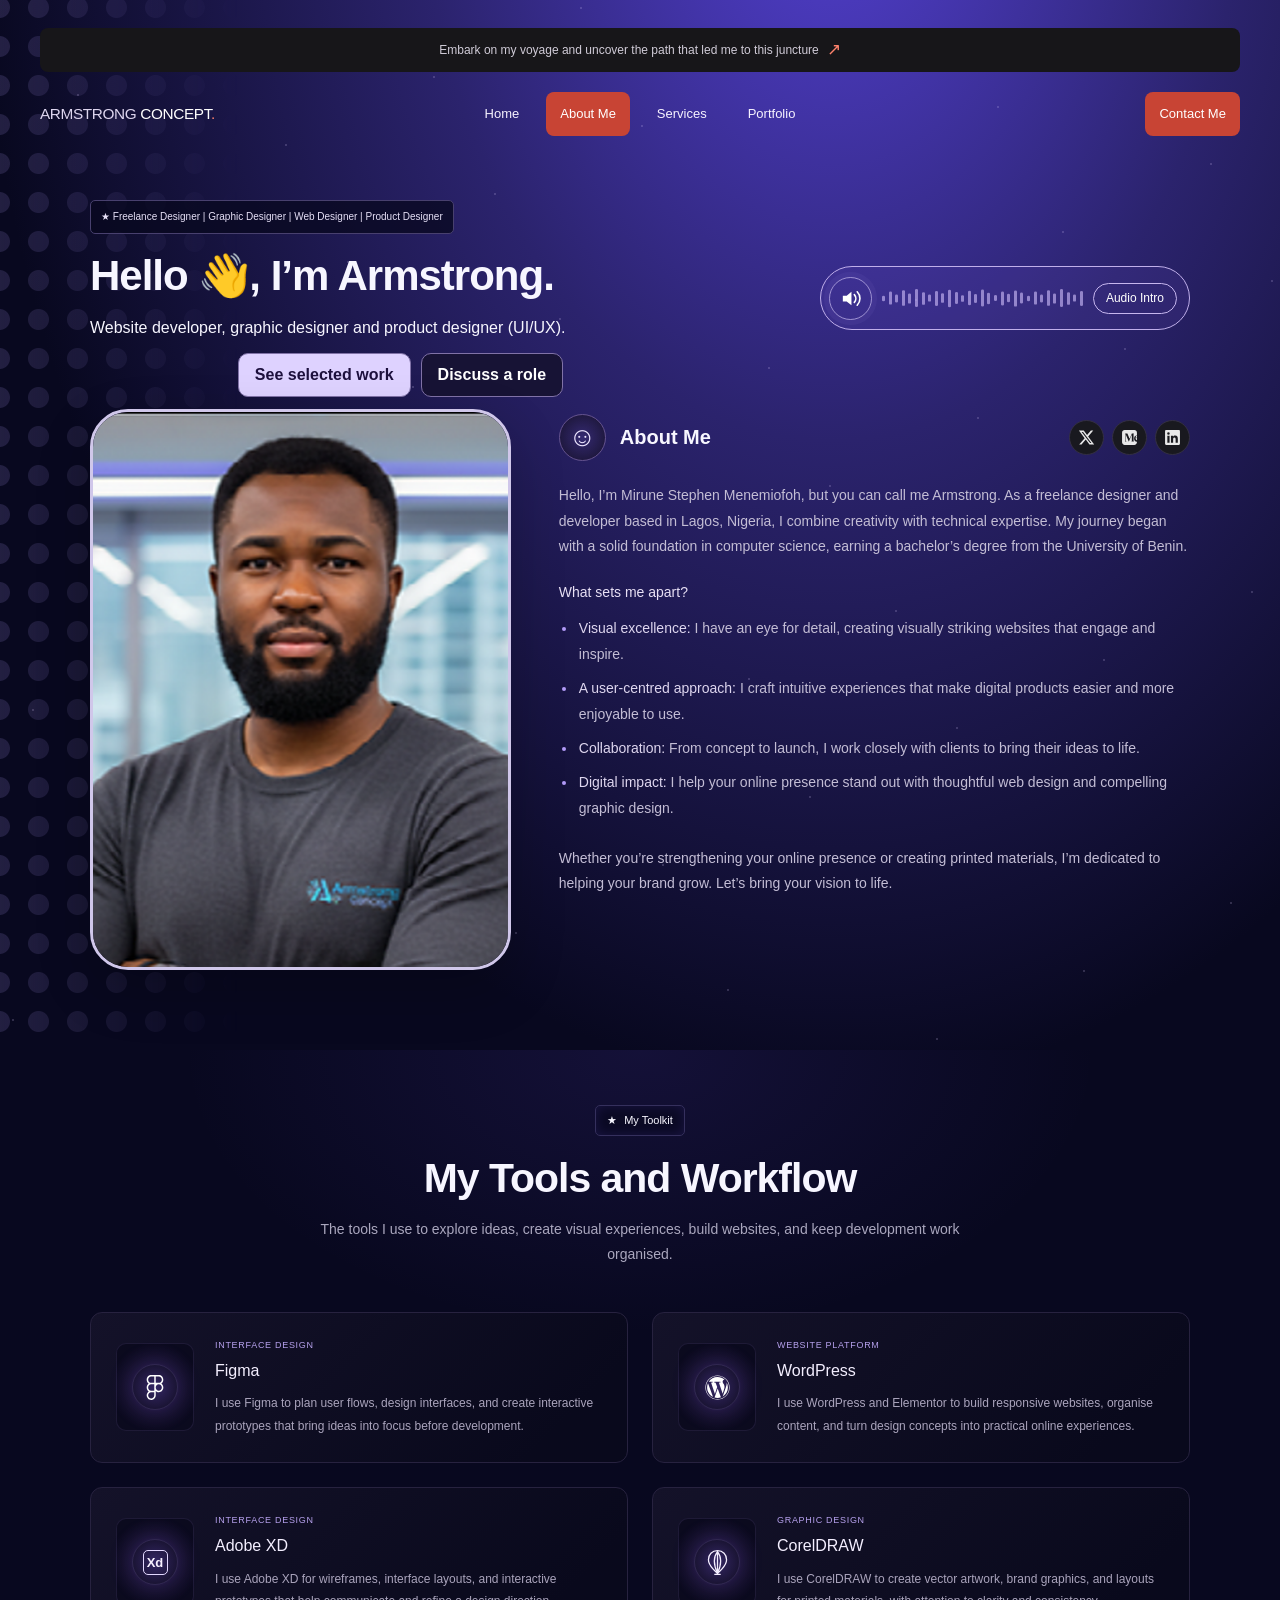
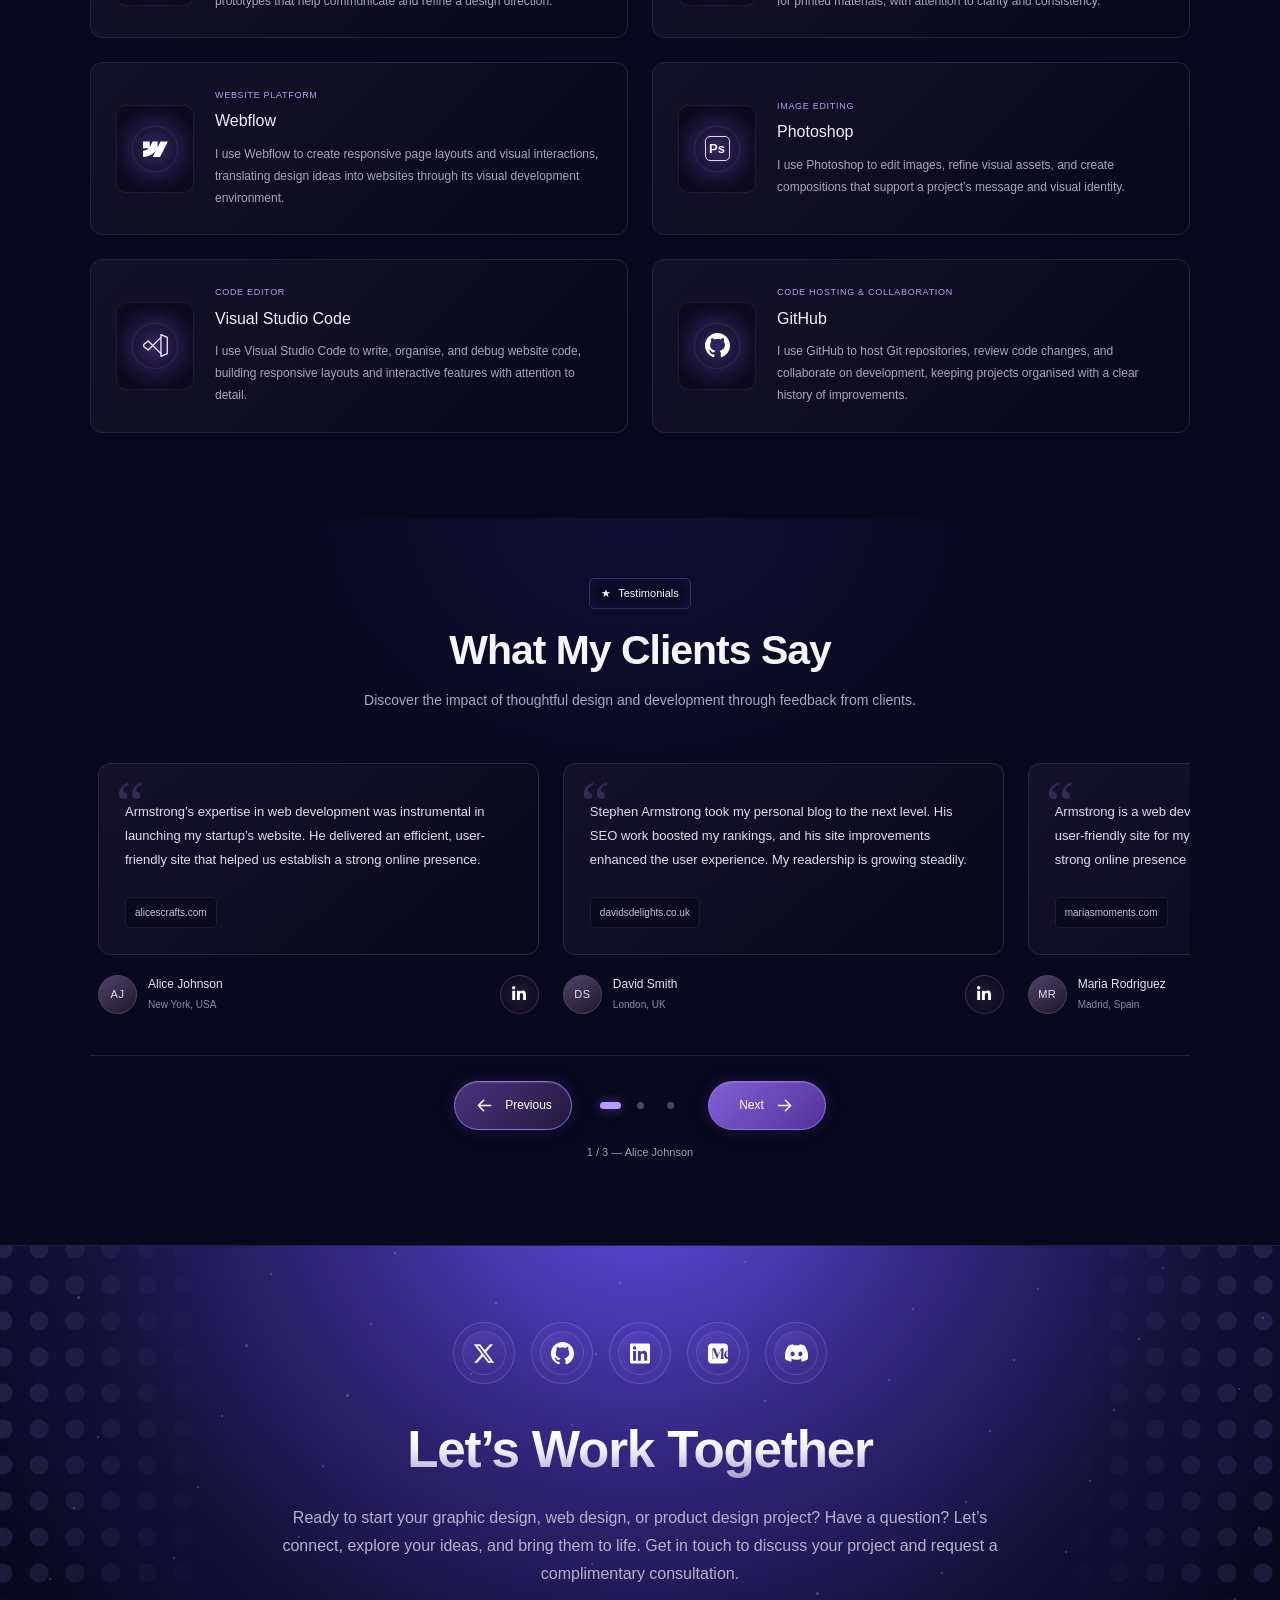
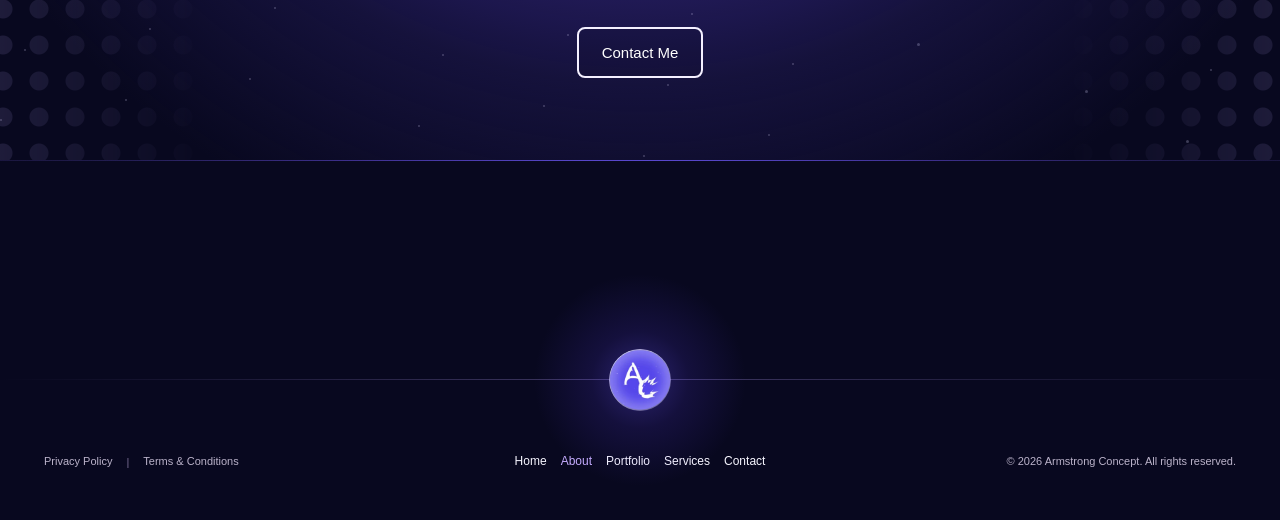
==== commit 538aafdd: "Update portfolio and profile photo.2" ====
--- a/about.html
+++ b/about.html
@@ -80,8 +80,8 @@
     <div class="aa-layout">
       <div class="aa-photo-area">
         <div class="aa-photo">
-          <img src="[data-uri]"
-               alt="Portrait of Armstrong wearing a red shirt"
+          <img src="./assets/armstrong-portrait.png"
+               alt="Portrait of Armstrong"
                decoding="async" fetchpriority="high">
         </div>
       </div>
@@ -492,7 +492,7 @@
     width: 100%;
     height: 100%;
     object-fit: cover;
-    object-position: center top;
+    object-position: 50% 22%;
   }
 
   #armstrong-about .aa-photo::after {
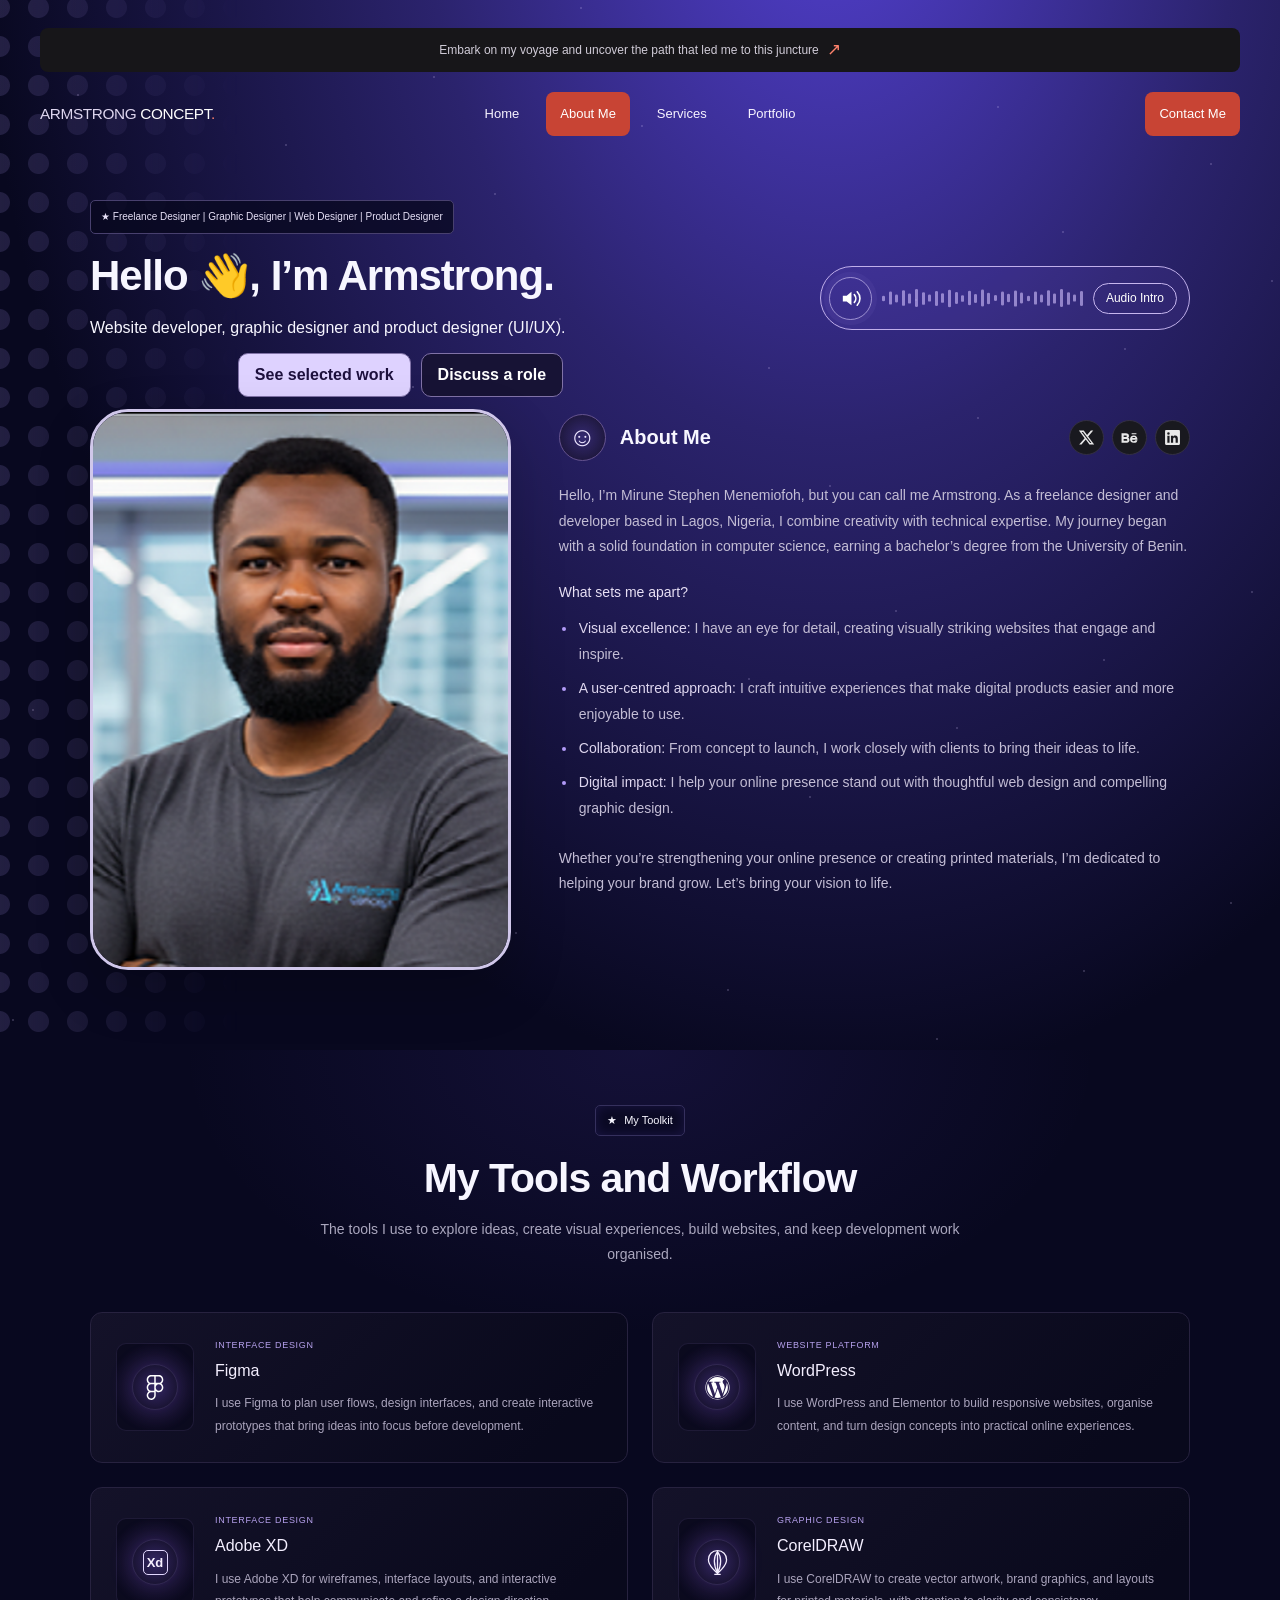
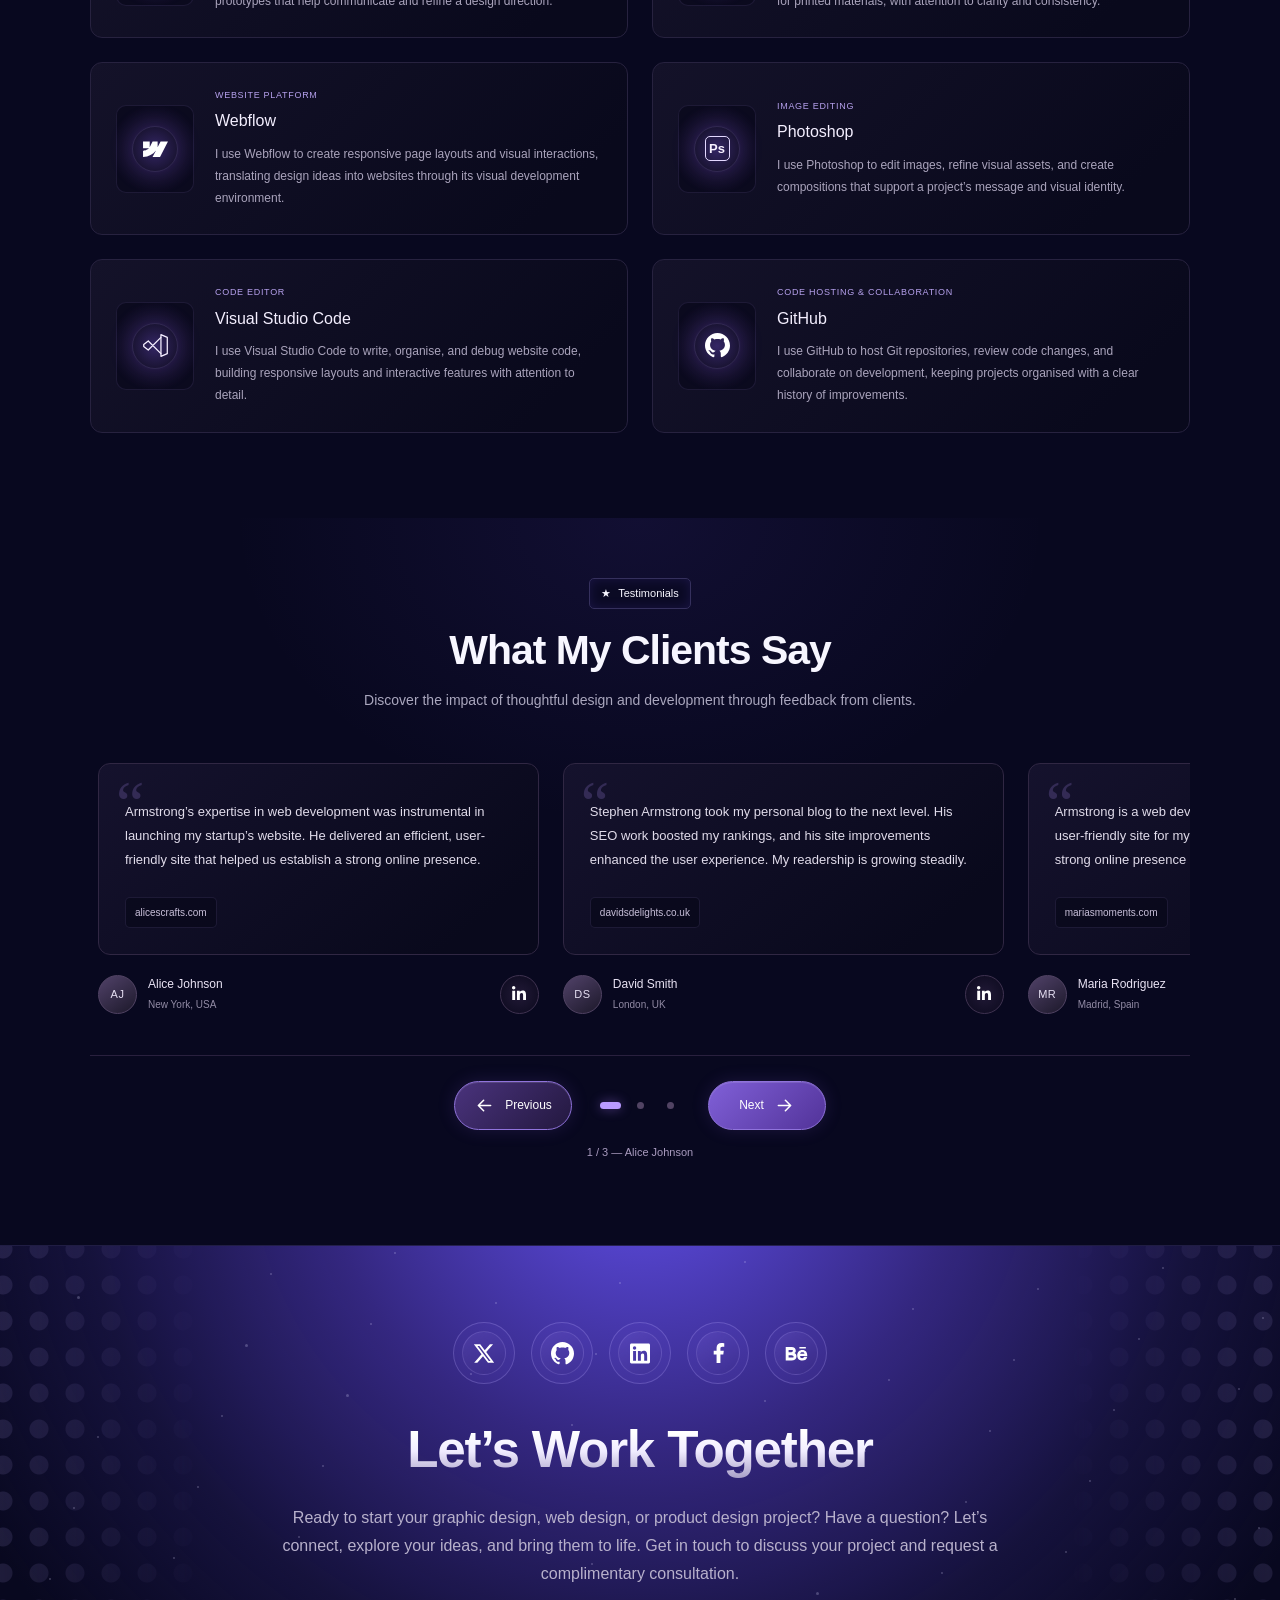
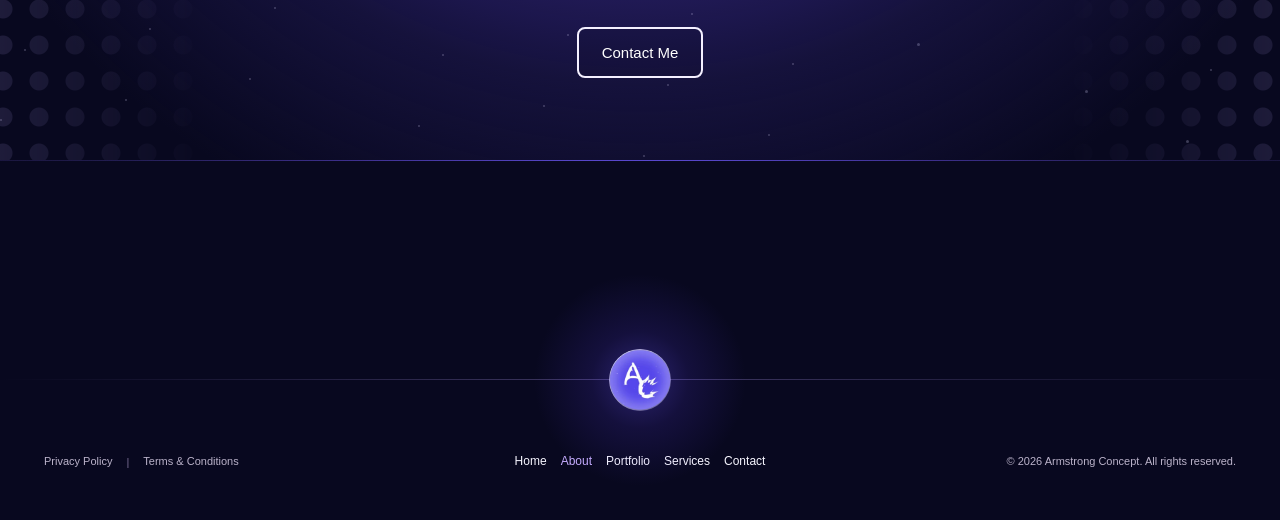
==== commit b7e48583: "Update portfolio and profile photo 5" ====
--- a/about.html
+++ b/about.html
@@ -98,8 +98,8 @@
               <img src="[data-uri]"
                    alt="" width="17" height="17">
             </a>
-            <a data-profile="medium" aria-label="Medium">
-              <img src="[data-uri]"
+            <a data-profile="behance" aria-label="Behance">
+              <img src="[data-uri]"
                    alt="" width="17" height="17">
             </a>
             <a data-profile="linkedin" aria-label="LinkedIn">
@@ -746,7 +746,7 @@
   // Add your full social profile URLs here.
   const profiles = {
     x: "",
-    medium: "",
+    behance: "",
     linkedin: ""
   };
 
@@ -2356,7 +2356,7 @@
 
   <div class="ac-container">
     <div class="ac-socials" aria-label="Social profiles">
-      <a class="ac-social" data-profile="x" aria-label="X" style="--delay:0s">
+      <a class="ac-social" data-profile="x" aria-label="X" style="--delay:0s" href="https://x.com/stev_armstrong" target="_blank" rel="noopener noreferrer">
         <span class="ac-magnet">
           <span class="ac-ring">
             <img src="[data-uri]"
@@ -2365,7 +2365,7 @@
         </span>
       </a>
 
-      <a class="ac-social" data-profile="github" aria-label="GitHub" style="--delay:-.7s">
+      <a class="ac-social" data-profile="github" aria-label="GitHub" style="--delay:-.7s" href="https://github.com/Stev-Armstrong" target="_blank" rel="noopener noreferrer">
         <span class="ac-magnet">
           <span class="ac-ring">
             <img src="[data-uri]"
@@ -2374,7 +2374,7 @@
         </span>
       </a>
 
-      <a class="ac-social" data-profile="linkedin" aria-label="LinkedIn" style="--delay:-1.4s">
+      <a class="ac-social" data-profile="linkedin" aria-label="LinkedIn" style="--delay:-1.4s" href="https://www.linkedin.com/in/mirune-menemiofoh-3101661b4/" target="_blank" rel="noopener noreferrer">
         <span class="ac-magnet">
           <span class="ac-ring">
             <img src="[data-uri]"
@@ -2383,20 +2383,18 @@
         </span>
       </a>
 
-      <a class="ac-social" data-profile="medium" aria-label="Medium" style="--delay:-2.1s">
+      <a class="ac-social" data-profile="facebook" aria-label="Facebook" style="--delay:-2.1s" href="https://www.facebook.com/stephen.armstrong.35292" target="_blank" rel="noopener noreferrer">
         <span class="ac-magnet">
           <span class="ac-ring">
-            <img src="[data-uri]"
-                 alt="" width="23" height="23">
+            <img src="[data-uri]" alt="" width="23" height="23">
           </span>
         </span>
       </a>
 
-      <a class="ac-social" data-profile="discord" aria-label="Discord" style="--delay:-2.8s">
+      <a class="ac-social" data-profile="behance" aria-label="Behance" style="--delay:-2.8s" href="https://www.behance.net/mirunemenemio" target="_blank" rel="noopener noreferrer">
         <span class="ac-magnet">
           <span class="ac-ring">
-            <img src="[data-uri]"
-                 alt="" width="23" height="23">
+            <img src="[data-uri]" alt="" width="23" height="23">
           </span>
         </span>
       </a>
@@ -2808,13 +2806,7 @@
   root.dataset.acReady = "true";
 
   // Add your profile URLs here to make the icons clickable.
-  const profiles = {
-    x: "",
-    github: "",
-    linkedin: "",
-    medium: "",
-    discord: ""
-  };
+  const profiles = {"x": "https://x.com/stev_armstrong", "linkedin": "https://www.linkedin.com/in/mirune-menemiofoh-3101661b4/", "facebook": "https://www.facebook.com/stephen.armstrong.35292", "github": "https://github.com/Stev-Armstrong", "behance": "https://www.behance.net/mirunemenemio"};
 
   root.querySelectorAll("[data-profile]").forEach(link => {
     const url = (profiles[link.dataset.profile] || "").trim();
